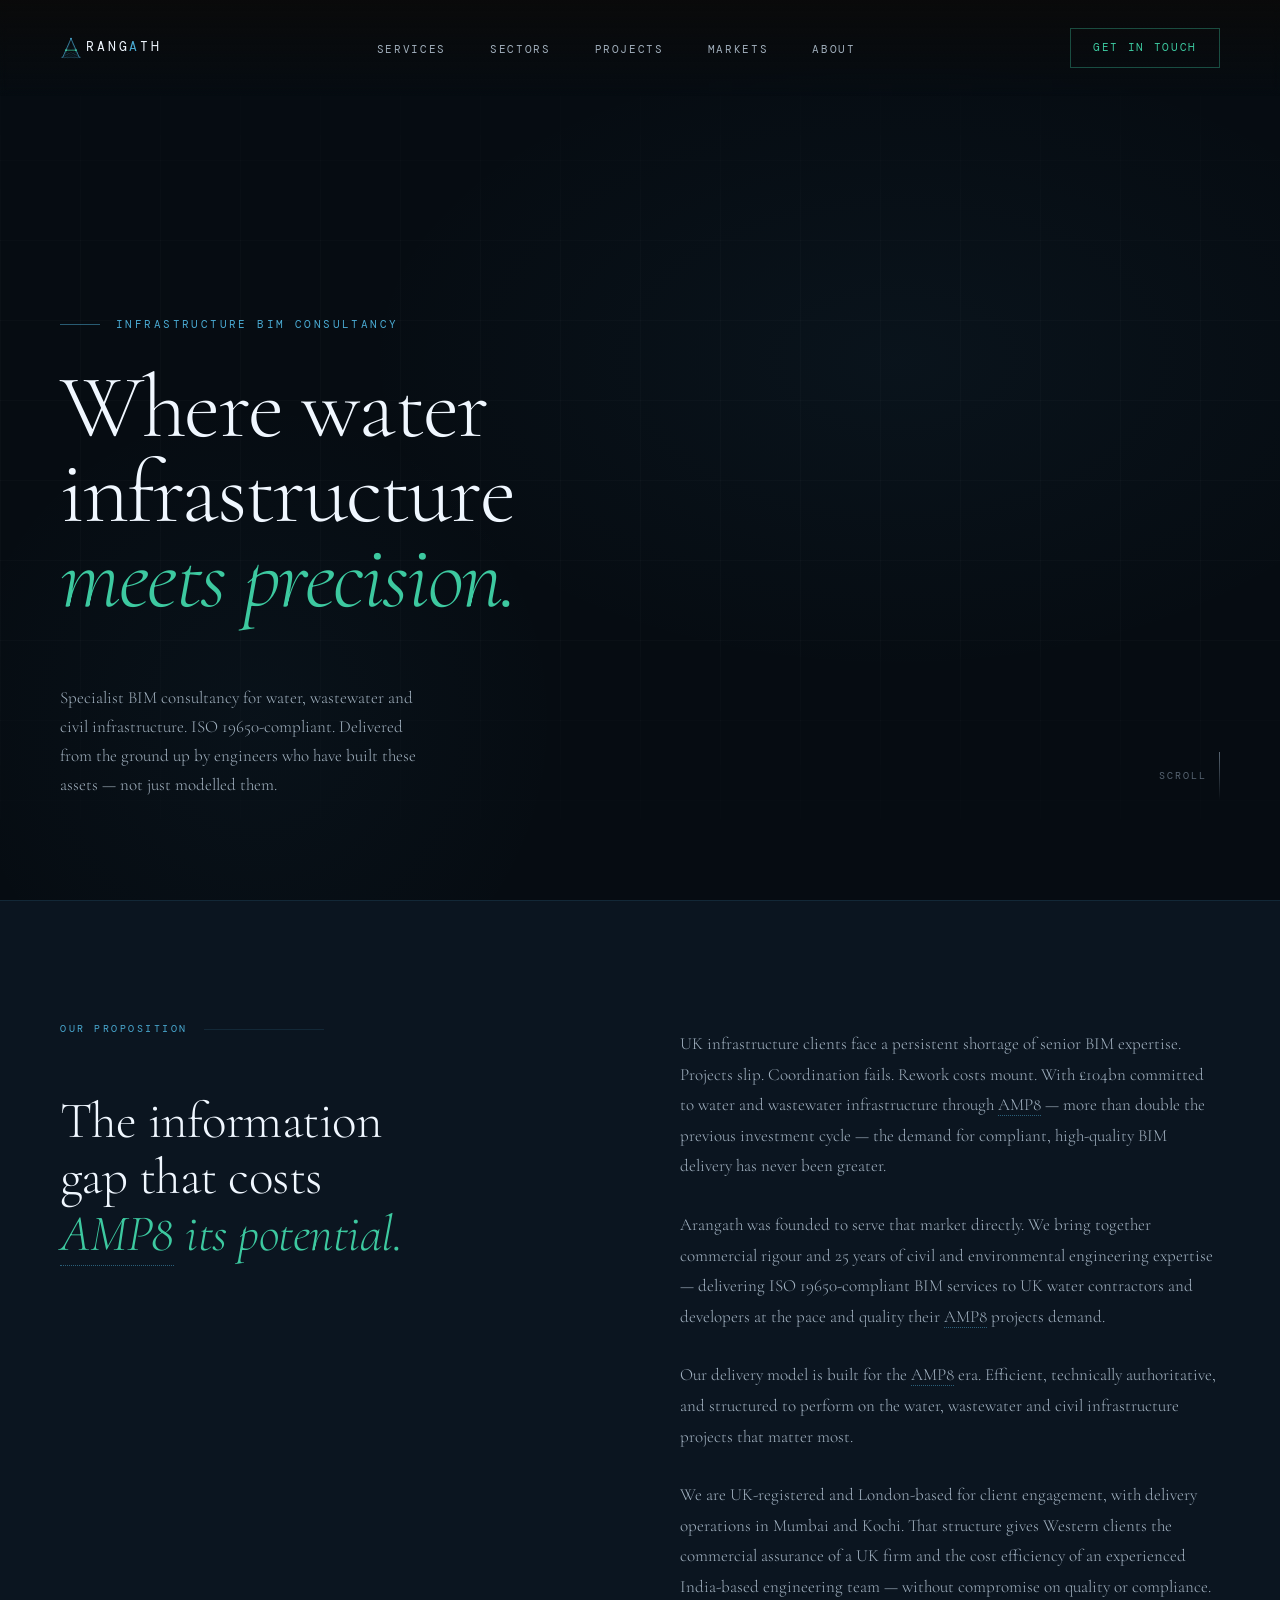
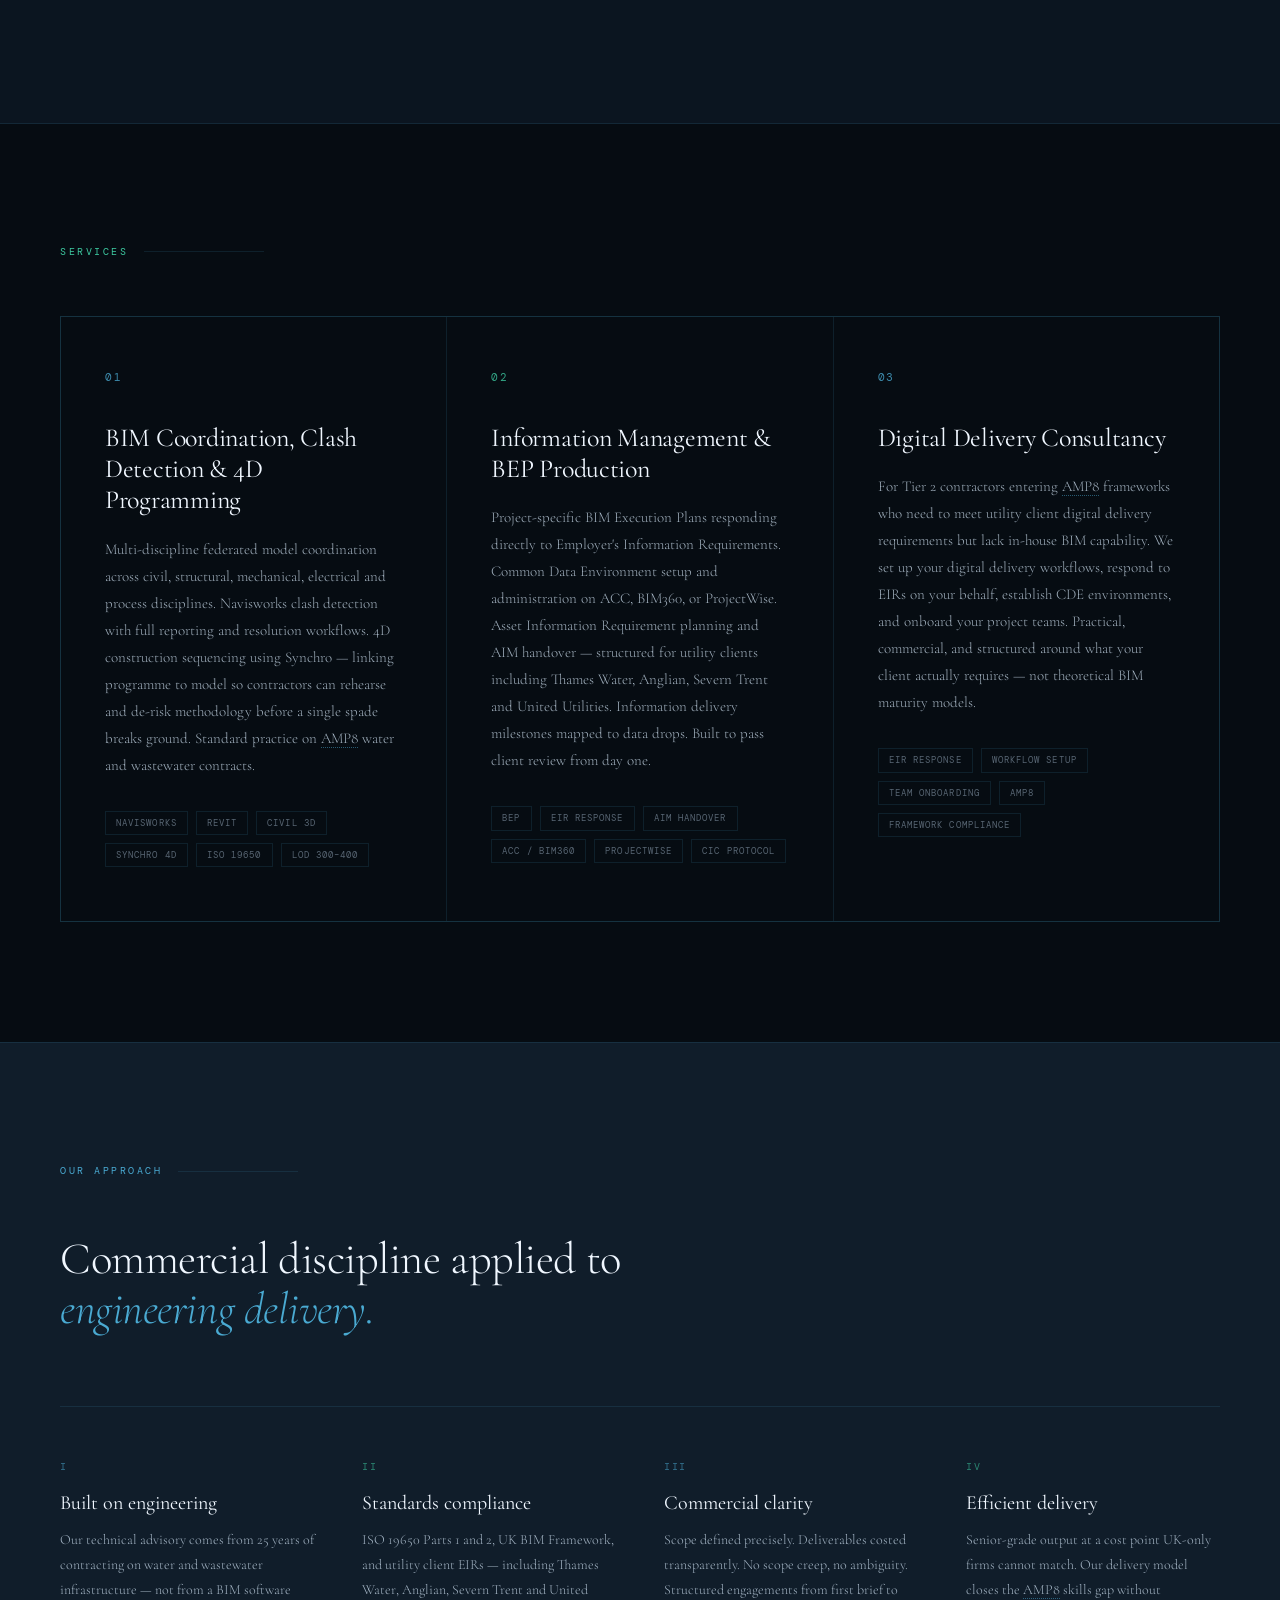
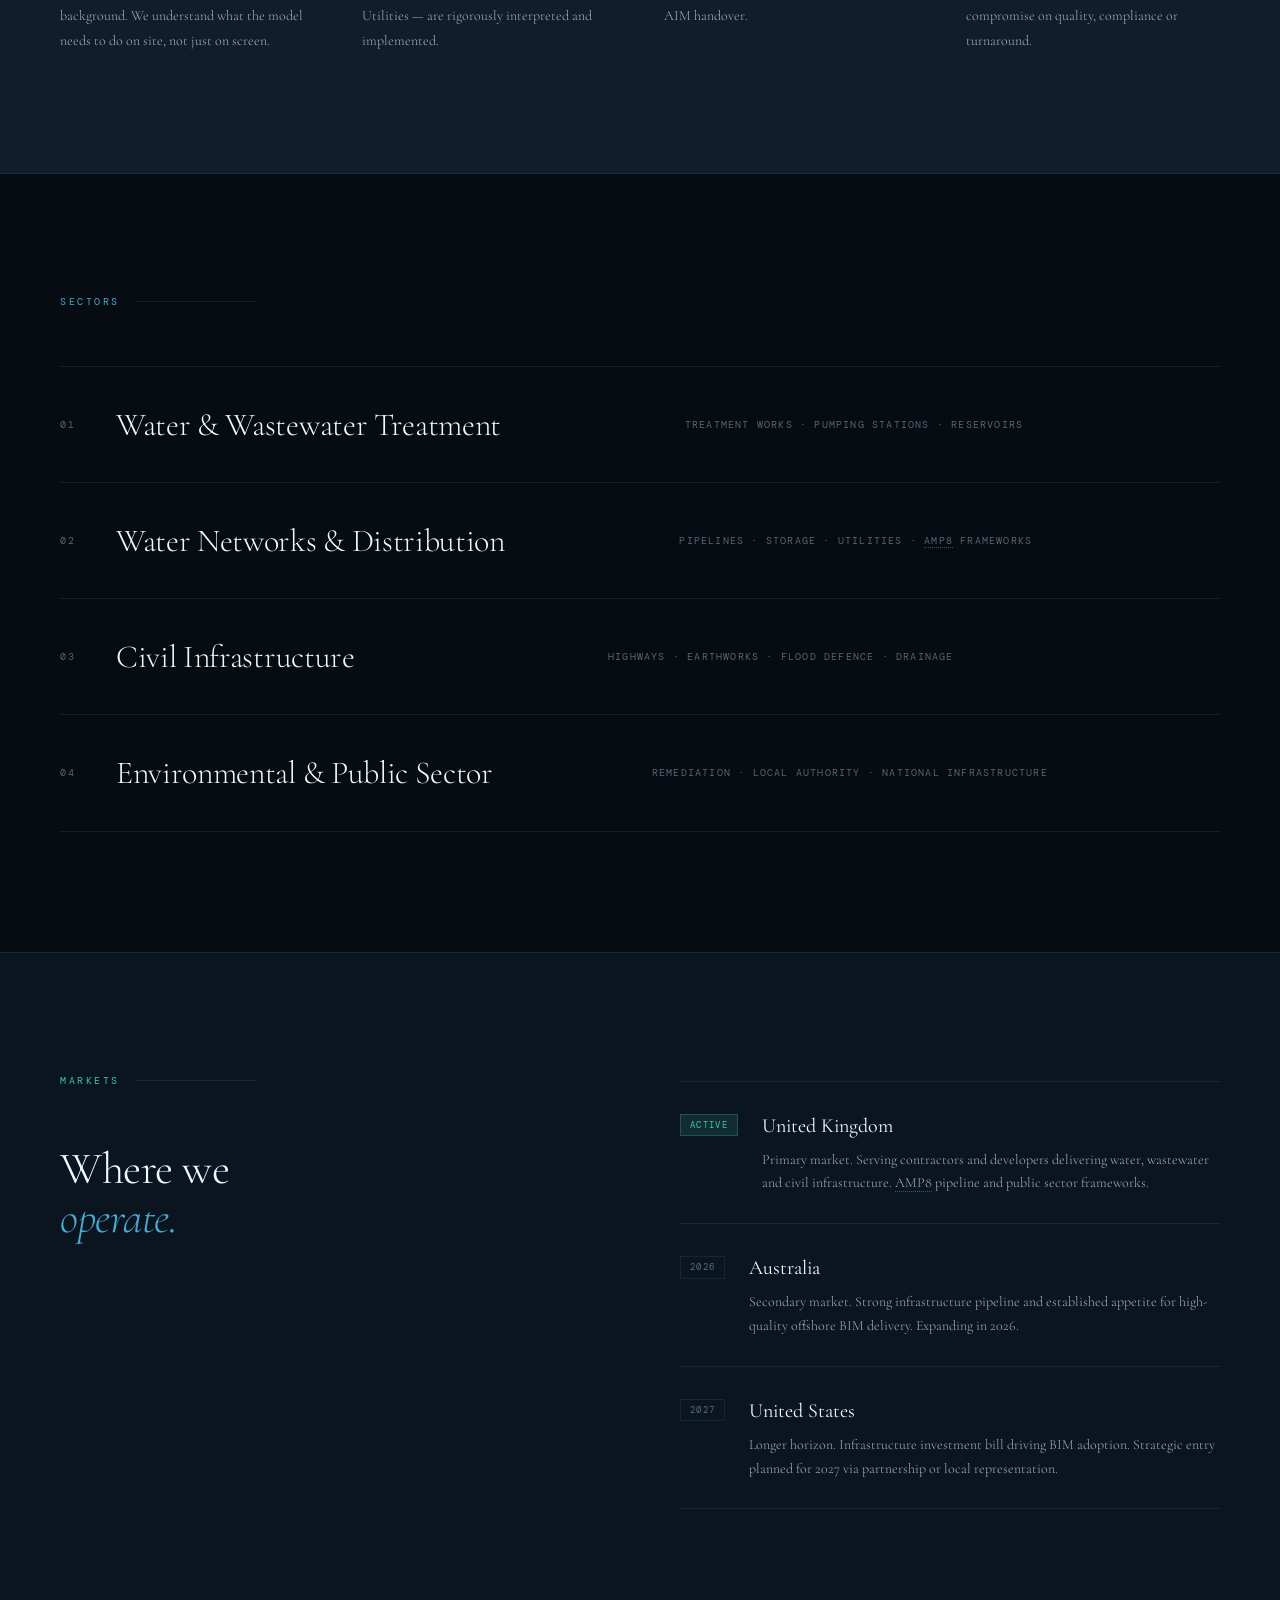
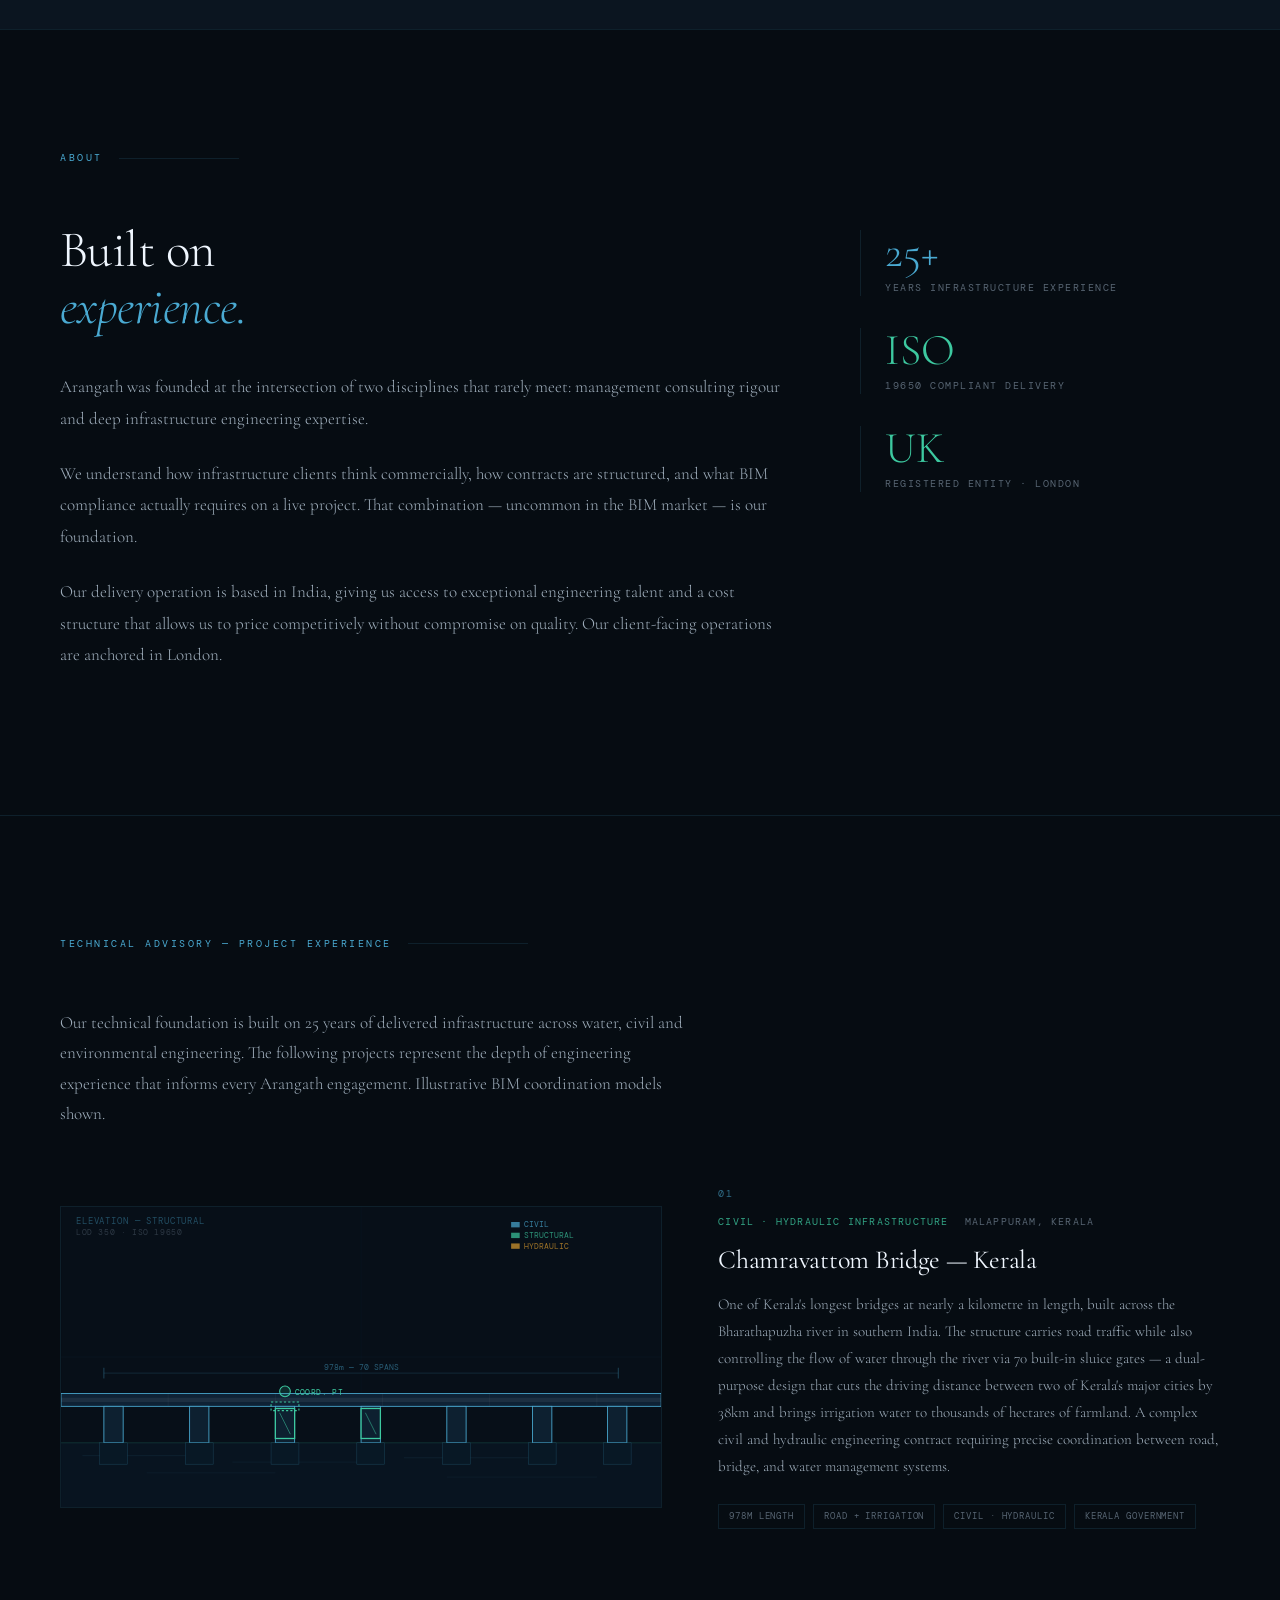
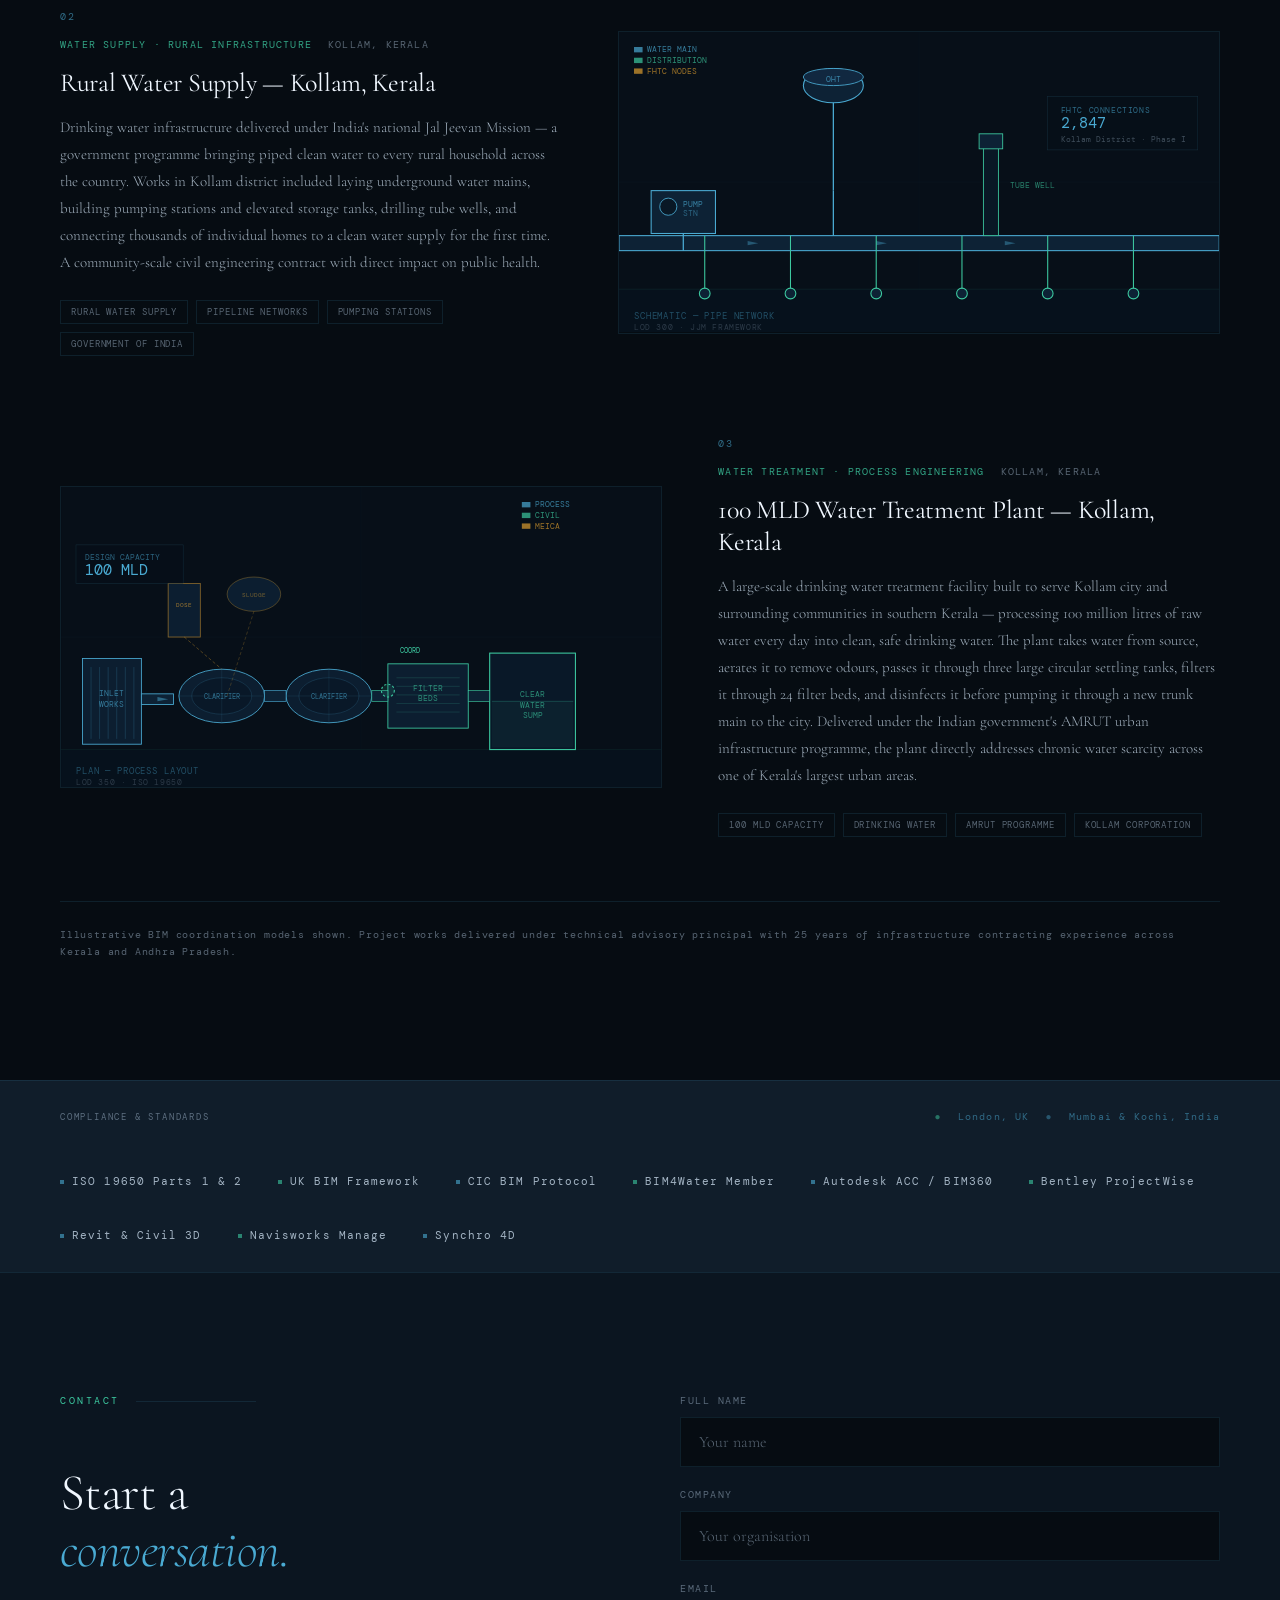
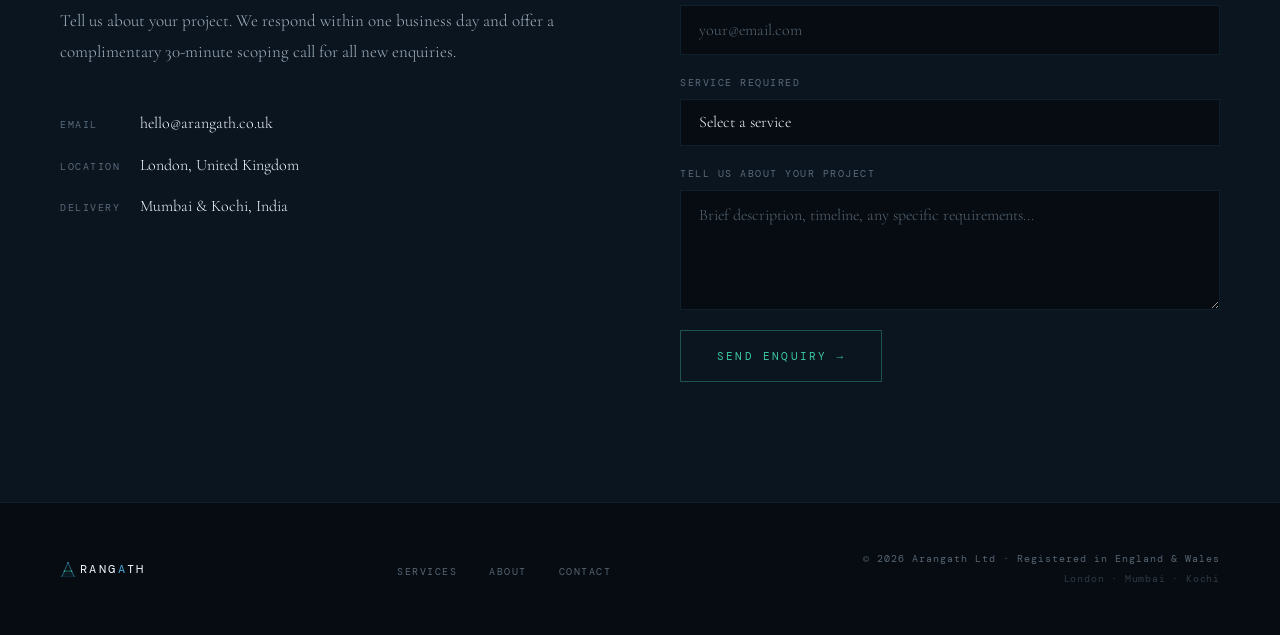
==== index.html @ 897ca55b "Rename arangath-website updated.html to index.html" ====
<!DOCTYPE html>
<html lang="en">
<head>
<meta charset="UTF-8">
<meta name="viewport" content="width=device-width, initial-scale=1.0">
<title>Arangath — Infrastructure BIM</title>
<link rel="preconnect" href="https://fonts.googleapis.com">
<link rel="preconnect" href="https://fonts.gstatic.com" crossorigin>
<link href="https://fonts.googleapis.com/css2?family=Cormorant+Garamond:ital,wght@0,300;0,400;0,500;1,300;1,400&family=DM+Mono:wght@300;400&display=swap" rel="stylesheet">
<style>
  *, *::before, *::after { box-sizing: border-box; margin: 0; padding: 0; }

  :root {
    --black: #060C12;
    --off-black: #0B1520;
    --dark-surface: #101D2A;
    --border: rgba(74,170,210,0.13);
    --border-hover: rgba(74,170,210,0.30);
    --gold: #4AAAD2;
    --gold-dim: rgba(74,170,210,0.14);
    --teal: #3DC9A0;
    --teal-dim: rgba(61,201,160,0.13);
    --white: #F0F7FF;
    --muted: rgba(220,238,255,0.72);
    --very-muted: rgba(200,225,248,0.42);
    --serif: 'Cormorant Garamond', Georgia, serif;
    --mono: 'DM Mono', 'Courier New', monospace;
  }

  html { scroll-behavior: smooth; }

  body {
    background: var(--black);
    color: var(--white);
    font-family: var(--serif);
    font-size: 18px;
    line-height: 1.6;
    -webkit-font-smoothing: antialiased;
  }

  /* NAV */
  nav {
    position: fixed;
    top: 0; left: 0; right: 0;
    z-index: 100;
    padding: 28px 60px;
    display: flex;
    justify-content: space-between;
    align-items: center;
    background: linear-gradient(to bottom, rgba(10,10,10,0.95) 0%, transparent 100%);
    backdrop-filter: blur(4px);
  }

  .nav-logo {
    font-family: var(--mono);
    font-size: 13px;
    letter-spacing: 0.22em;
    color: var(--white);
    text-transform: uppercase;
    text-decoration: none;
    display: flex;
    align-items: center;
  }

  .nav-logo-text {
    letter-spacing: 0.22em;
  }

  .nav-logo-a {
    color: var(--gold);
  }

  .nav-links {
    display: flex;
    gap: 44px;
    list-style: none;
  }

  .nav-links a {
    font-family: var(--mono);
    font-size: 11px;
    letter-spacing: 0.15em;
    color: var(--muted);
    text-decoration: none;
    text-transform: uppercase;
    transition: color 0.2s;
  }

  .nav-links a:hover { color: var(--white); }

  .nav-cta {
    font-family: var(--mono);
    font-size: 11px;
    letter-spacing: 0.15em;
    color: var(--teal);
    text-decoration: none;
    text-transform: uppercase;
    border: 1px solid rgba(61,201,160,0.35);
    padding: 10px 22px;
    transition: all 0.2s;
  }

  .nav-cta:hover {
    background: var(--teal-dim);
    border-color: var(--teal);
  }

  /* HERO */
  .hero {
    min-height: 100vh;
    display: flex;
    flex-direction: column;
    justify-content: flex-end;
    padding: 0 60px 100px;
    position: relative;
    overflow: hidden;
  }

  .hero-bg {
    position: absolute;
    inset: 0;
    background:
      radial-gradient(ellipse 60% 50% at 70% 40%, rgba(74,159,212,0.05) 0%, transparent 70%),
      radial-gradient(ellipse 40% 60% at 20% 80%, rgba(74,159,212,0.04) 0%, transparent 60%);
  }

  .hero-grid {
    position: absolute;
    inset: 0;
    background-image:
      linear-gradient(rgba(255,255,255,0.02) 1px, transparent 1px),
      linear-gradient(90deg, rgba(255,255,255,0.02) 1px, transparent 1px);
    background-size: 80px 80px;
    mask-image: linear-gradient(to bottom, transparent 0%, black 30%, black 70%, transparent 100%);
  }

  .hero-label {
    font-family: var(--mono);
    font-size: 11px;
    letter-spacing: 0.22em;
    color: var(--gold);
    text-transform: uppercase;
    margin-bottom: 32px;
    position: relative;
    display: flex;
    align-items: center;
    gap: 16px;
  }

  .hero-label::before {
    content: '';
    display: block;
    width: 40px;
    height: 1px;
    background: var(--gold);
    opacity: 0.5;
  }

  .hero-title {
    font-family: var(--serif);
    font-size: clamp(52px, 7vw, 108px);
    font-weight: 300;
    line-height: 0.95;
    letter-spacing: -0.02em;
    position: relative;
    max-width: 900px;
  }

  .hero-title em {
    font-style: italic;
    color: var(--teal);
  }

  .hero-bottom {
    display: flex;
    justify-content: space-between;
    align-items: flex-end;
    margin-top: 64px;
    position: relative;
  }

  .hero-descriptor {
    font-family: var(--serif);
    font-size: 17px;
    font-weight: 300;
    color: var(--muted);
    max-width: 360px;
    line-height: 1.7;
  }

  .hero-scroll {
    font-family: var(--mono);
    font-size: 10px;
    letter-spacing: 0.2em;
    color: var(--very-muted);
    text-transform: uppercase;
    display: flex;
    align-items: center;
    gap: 12px;
  }

  .hero-scroll::after {
    content: '';
    display: block;
    width: 1px;
    height: 48px;
    background: linear-gradient(to bottom, var(--very-muted), transparent);
  }

  /* SECTION COMMON */
  section {
    padding: 120px 60px;
  }

  .section-label {
    font-family: var(--mono);
    font-size: 10px;
    letter-spacing: 0.25em;
    color: var(--gold);
    text-transform: uppercase;
    margin-bottom: 56px;
    display: flex;
    align-items: center;
    gap: 16px;
  }

  .section-label::after {
    content: '';
    display: block;
    flex: 1;
    height: 1px;
    background: var(--border);
    max-width: 120px;
  }

  .section-label.teal {
    color: var(--teal);
  }

  /* PROPOSITION */
  .proposition {
    background: var(--off-black);
    border-top: 1px solid var(--border);
    border-bottom: 1px solid var(--border);
  }

  .proposition-inner {
    max-width: 1200px;
    margin: 0 auto;
    display: grid;
    grid-template-columns: 1fr 1fr;
    gap: 80px;
    align-items: start;
  }

  .proposition-left h2 {
    font-family: var(--serif);
    font-size: clamp(36px, 4vw, 58px);
    font-weight: 300;
    line-height: 1.1;
    letter-spacing: -0.01em;
  }

  .proposition-left h2 em {
    font-style: italic;
    color: var(--teal);
  }

  .proposition-right {
    padding-top: 8px;
  }

  .proposition-right p {
    font-family: var(--serif);
    font-size: 17px;
    font-weight: 300;
    color: var(--muted);
    line-height: 1.8;
    margin-bottom: 28px;
  }

  .proposition-right p:last-child { margin-bottom: 0; }

  /* SERVICES */
  .services { background: var(--black); }

  .services-inner { max-width: 1200px; margin: 0 auto; }

  .services-grid {
    display: grid;
    grid-template-columns: repeat(3, 1fr);
    gap: 1px;
    background: var(--border);
    border: 1px solid var(--border);
  }

  .service-card {
    background: var(--black);
    padding: 52px 44px;
    transition: background 0.3s, border-color 0.3s;
    cursor: default;
    border-bottom: 2px solid transparent;
  }

  .service-card:hover {
    background: var(--dark-surface);
    border-bottom-color: var(--teal);
  }

  .service-num {
    font-family: var(--mono);
    font-size: 11px;
    letter-spacing: 0.15em;
    color: var(--gold);
    margin-bottom: 36px;
    opacity: 0.8;
  }

  .service-card:nth-child(2) .service-num,
  .service-card:nth-child(2) .service-title {
    /* middle card gets teal accent on number */
  }

  .service-card:nth-child(even) .service-num {
    color: var(--teal);
  }

  .service-title {
    font-family: var(--serif);
    font-size: 26px;
    font-weight: 400;
    line-height: 1.2;
    margin-bottom: 20px;
    letter-spacing: -0.01em;
  }

  .service-desc {
    font-family: var(--serif);
    font-size: 15px;
    font-weight: 300;
    color: var(--muted);
    line-height: 1.8;
    margin-bottom: 32px;
  }

  .service-tags {
    display: flex;
    flex-wrap: wrap;
    gap: 8px;
  }

  .tag {
    font-family: var(--mono);
    font-size: 9px;
    letter-spacing: 0.12em;
    color: var(--very-muted);
    border: 1px solid var(--border);
    padding: 4px 10px;
    text-transform: uppercase;
  }

  /* APPROACH */
  .approach {
    background: var(--dark-surface);
    border-top: 1px solid var(--border);
    border-bottom: 1px solid var(--border);
  }

  .approach-inner {
    max-width: 1200px;
    margin: 0 auto;
  }

  .approach-heading {
    font-family: var(--serif);
    font-size: clamp(32px, 3.5vw, 52px);
    font-weight: 300;
    line-height: 1.1;
    letter-spacing: -0.01em;
    max-width: 600px;
    margin-bottom: 72px;
  }

  .approach-heading em {
    font-style: italic;
    color: var(--gold);
  }

  .pillars {
    display: grid;
    grid-template-columns: repeat(4, 1fr);
    gap: 48px;
    border-top: 1px solid var(--border);
    padding-top: 52px;
  }

  .pillar-num {
    font-family: var(--mono);
    font-size: 10px;
    letter-spacing: 0.15em;
    color: var(--gold);
    margin-bottom: 16px;
    opacity: 0.6;
  }

  .pillar-title {
    font-family: var(--serif);
    font-size: 20px;
    font-weight: 400;
    margin-bottom: 12px;
    line-height: 1.2;
  }

  .pillar-text {
    font-family: var(--serif);
    font-size: 14px;
    font-weight: 300;
    color: var(--muted);
    line-height: 1.8;
  }

  /* SECTORS */
  .sectors { background: var(--black); }
  .sectors-inner { max-width: 1200px; margin: 0 auto; }

  .sectors-list {
    border-top: 1px solid var(--border);
  }

  .sector-row {
    display: flex;
    align-items: center;
    justify-content: space-between;
    padding: 32px 0;
    border-bottom: 1px solid var(--border);
    cursor: default;
    transition: all 0.2s;
    gap: 24px;
  }

  .sector-row:hover .sector-name { color: var(--teal); }
  .sector-row:hover .sector-arrow { opacity: 1; transform: translateX(4px); }

  .sector-left {
    display: flex;
    align-items: center;
    gap: 32px;
  }

  .sector-idx {
    font-family: var(--mono);
    font-size: 10px;
    letter-spacing: 0.15em;
    color: var(--very-muted);
    min-width: 24px;
  }

  .sector-name {
    font-family: var(--serif);
    font-size: clamp(22px, 2.5vw, 36px);
    font-weight: 300;
    letter-spacing: -0.01em;
    transition: color 0.2s;
  }

  .sector-note {
    font-family: var(--mono);
    font-size: 10px;
    letter-spacing: 0.12em;
    color: var(--very-muted);
    text-transform: uppercase;
  }

  .sector-arrow {
    font-size: 20px;
    color: var(--teal);
    opacity: 0;
    transition: all 0.2s;
  }

  /* MARKETS */
  .markets {
    background: var(--off-black);
    border-top: 1px solid var(--border);
  }

  .markets-inner {
    max-width: 1200px;
    margin: 0 auto;
    display: grid;
    grid-template-columns: 1fr 1fr;
    gap: 80px;
    align-items: start;
  }

  .markets-left h2 {
    font-family: var(--serif);
    font-size: clamp(32px, 3.5vw, 52px);
    font-weight: 300;
    line-height: 1.1;
    letter-spacing: -0.01em;
  }

  .markets-left h2 em {
    font-style: italic;
    color: var(--gold);
  }

  .markets-right {
    padding-top: 8px;
  }

  .market-item {
    padding: 28px 0;
    border-bottom: 1px solid var(--border);
    display: flex;
    gap: 24px;
    align-items: flex-start;
  }

  .market-item:first-child { border-top: 1px solid var(--border); }

  .market-status {
    font-family: var(--mono);
    font-size: 9px;
    letter-spacing: 0.15em;
    color: var(--teal);
    background: var(--teal-dim);
    border: 1px solid rgba(61,201,160,0.25);
    padding: 3px 9px;
    text-transform: uppercase;
    margin-top: 4px;
    white-space: nowrap;
    flex-shrink: 0;
  }

  .market-status.soon {
    color: var(--very-muted);
    background: transparent;
    border-color: var(--border);
  }

  .market-text h3 {
    font-family: var(--serif);
    font-size: 20px;
    font-weight: 400;
    margin-bottom: 6px;
  }

  .market-text p {
    font-family: var(--serif);
    font-size: 14px;
    font-weight: 300;
    color: var(--muted);
    line-height: 1.7;
  }

  /* ABOUT */
  .about {
    background: var(--black);
    border-top: 1px solid var(--border);
  }

  .about-inner {
    max-width: 1200px;
    margin: 0 auto;
  }

  .about-grid {
    display: grid;
    grid-template-columns: 2fr 1fr;
    gap: 80px;
    align-items: start;
  }

  .about-main h2 {
    font-family: var(--serif);
    font-size: clamp(36px, 4vw, 58px);
    font-weight: 300;
    line-height: 1.1;
    letter-spacing: -0.01em;
    margin-bottom: 36px;
  }

  .about-main h2 em {
    font-style: italic;
    color: var(--gold);
  }

  .about-main p {
    font-family: var(--serif);
    font-size: 17px;
    font-weight: 300;
    color: var(--muted);
    line-height: 1.85;
    margin-bottom: 24px;
  }

  .about-stats {
    display: flex;
    flex-direction: column;
    gap: 32px;
    padding-top: 8px;
  }

  .stat-item {
    border-left: 1px solid var(--border);
    padding-left: 24px;
  }

  .stat-num {
    font-family: var(--serif);
    font-size: 44px;
    font-weight: 300;
    color: var(--gold);
    line-height: 1;
    margin-bottom: 6px;
  }

  .stat-label {
    font-family: var(--mono);
    font-size: 10px;
    letter-spacing: 0.15em;
    color: var(--very-muted);
    text-transform: uppercase;
  }


  /* CONTACT */
  .contact {
    background: var(--off-black);
    border-top: 1px solid var(--border);
  }

  .contact-inner {
    max-width: 1200px;
    margin: 0 auto;
    display: grid;
    grid-template-columns: 1fr 1fr;
    gap: 80px;
    align-items: start;
  }

  .contact-left h2 {
    font-family: var(--serif);
    font-size: clamp(36px, 4vw, 58px);
    font-weight: 300;
    line-height: 1.1;
    letter-spacing: -0.01em;
    margin-bottom: 28px;
  }

  .contact-left h2 em {
    font-style: italic;
    color: var(--gold);
  }

  .contact-left p {
    font-family: var(--serif);
    font-size: 17px;
    font-weight: 300;
    color: var(--muted);
    line-height: 1.8;
    margin-bottom: 44px;
  }

  .contact-details {
    display: flex;
    flex-direction: column;
    gap: 16px;
  }

  .contact-detail {
    display: flex;
    gap: 16px;
    align-items: baseline;
  }

  .contact-detail-label {
    font-family: var(--mono);
    font-size: 10px;
    letter-spacing: 0.15em;
    color: var(--very-muted);
    text-transform: uppercase;
    min-width: 64px;
  }

  .contact-detail-val {
    font-family: var(--serif);
    font-size: 16px;
    font-weight: 300;
    color: var(--white);
  }

  .contact-detail-val a {
    color: var(--white);
    text-decoration: none;
    transition: color 0.2s;
  }

  .contact-detail-val a:hover { color: var(--gold); }

  .contact-form {
    display: flex;
    flex-direction: column;
    gap: 20px;
  }

  .form-group {
    display: flex;
    flex-direction: column;
    gap: 8px;
  }

  .form-label {
    font-family: var(--mono);
    font-size: 10px;
    letter-spacing: 0.15em;
    color: var(--very-muted);
    text-transform: uppercase;
  }

  .form-input, .form-select, .form-textarea {
    background: var(--black);
    border: 1px solid var(--border);
    color: var(--white);
    font-family: var(--serif);
    font-size: 16px;
    font-weight: 300;
    padding: 14px 18px;
    outline: none;
    transition: border-color 0.2s;
    width: 100%;
    -webkit-appearance: none;
  }

  .form-input:focus, .form-select:focus, .form-textarea:focus {
    border-color: rgba(200,169,110,0.5);
  }

  .form-input::placeholder, .form-textarea::placeholder {
    color: var(--very-muted);
  }

  .form-select { cursor: pointer; }

  .form-select option {
    background: var(--off-black);
    color: var(--white);
  }

  .form-textarea {
    resize: vertical;
    min-height: 120px;
  }

  .form-submit {
    font-family: var(--mono);
    font-size: 11px;
    letter-spacing: 0.2em;
    color: var(--teal);
    text-transform: uppercase;
    background: transparent;
    border: 1px solid rgba(61,201,160,0.35);
    padding: 18px 36px;
    cursor: pointer;
    transition: all 0.2s;
    align-self: flex-start;
  }

  .form-submit:hover {
    background: var(--teal-dim);
    border-color: var(--teal);
  }

  /* FOOTER */
  footer {
    background: var(--black);
    border-top: 1px solid var(--border);
    padding: 48px 60px;
    display: flex;
    justify-content: space-between;
    align-items: center;
    flex-wrap: wrap;
    gap: 24px;
  }

  .footer-logo {
    font-family: var(--mono);
    font-size: 12px;
    letter-spacing: 0.2em;
    color: var(--white);
    text-transform: uppercase;
    display: flex;
    align-items: center;
  }

  .footer-logo-a { color: var(--gold); }

  .footer-note {
    font-family: var(--mono);
    font-size: 10px;
    letter-spacing: 0.1em;
    color: var(--very-muted);
  }

  .footer-links {
    display: flex;
    gap: 32px;
    list-style: none;
  }

  .footer-links a {
    font-family: var(--mono);
    font-size: 10px;
    letter-spacing: 0.15em;
    color: var(--very-muted);
    text-decoration: none;
    text-transform: uppercase;
    transition: color 0.2s;
  }

  .footer-links a:hover { color: var(--white); }

  /* STANDARD MARK */
  .standards-bar {
    background: var(--dark-surface);
    border-top: 1px solid var(--border);
    padding: 28px 60px;
    display: flex;
    align-items: center;
    gap: 48px;
    flex-wrap: wrap;
  }

  .standards-label {
    font-family: var(--mono);
    font-size: 9px;
    letter-spacing: 0.2em;
    color: var(--very-muted);
    text-transform: uppercase;
    white-space: nowrap;
  }

  .standards-items {
    display: flex;
    gap: 36px;
    flex-wrap: wrap;
  }

  .std-item {
    font-family: var(--mono);
    font-size: 11px;
    letter-spacing: 0.1em;
    color: var(--muted);
    display: flex;
    align-items: center;
    gap: 8px;
  }

  .std-item::before {
    content: '';
    display: block;
    width: 4px;
    height: 4px;
    background: var(--gold);
    opacity: 0.6;
  }

  .std-item:nth-child(even)::before {
    background: var(--teal);
  }

  /* MOBILE */
  @media (max-width: 768px) {
    nav { padding: 20px 24px; }
    .nav-links { display: none; }
    .hero { padding: 0 24px 80px; }
    section { padding: 80px 24px; }
    .proposition-inner,
    .markets-inner,
    .contact-inner,
    .about-grid { grid-template-columns: 1fr; gap: 48px; }
    .services-grid { grid-template-columns: 1fr; }
    .pillars { grid-template-columns: 1fr 1fr; gap: 32px; }
    footer { padding: 32px 24px; flex-direction: column; align-items: flex-start; }
    .standards-bar { padding: 20px 24px; gap: 20px; }
    .hero-bottom { flex-direction: column; gap: 32px; }
  }

  @media (max-width: 480px) {
    .pillars { grid-template-columns: 1fr; }
  }

  /* PROJECTS */
  .projects {
    background: var(--black);
    border-top: 1px solid var(--border);
  }

  .projects-inner {
    max-width: 1200px;
    margin: 0 auto;
  }

  .projects-intro {
    margin-bottom: 56px;
    max-width: 640px;
  }

  .projects-intro p {
    font-family: var(--serif);
    font-size: 17px;
    font-weight: 300;
    color: var(--muted);
    line-height: 1.8;
  }

  .projects-grid {
    display: flex;
    flex-direction: column;
    gap: 80px;
  }

  .project-card {
    display: grid;
    grid-template-columns: 1.2fr 1fr;
    gap: 56px;
    align-items: center;
  }

  .project-card--reverse {
    grid-template-columns: 1fr 1.2fr;
  }

  .project-card--reverse .project-bim {
    order: 2;
  }

  .project-card--reverse .project-info {
    order: 1;
  }

  .project-bim {
    border: 1px solid var(--border);
    line-height: 0;
  }

  .project-bim:hover {
    border-color: var(--border-hover);
  }

  .project-num {
    font-family: var(--mono);
    font-size: 10px;
    letter-spacing: 0.18em;
    color: var(--gold);
    margin-bottom: 12px;
    opacity: 0.6;
  }

  .project-meta {
    display: flex;
    gap: 16px;
    margin-bottom: 14px;
    flex-wrap: wrap;
  }

  .project-type {
    font-family: var(--mono);
    font-size: 10px;
    letter-spacing: 0.12em;
    color: var(--teal);
    text-transform: uppercase;
    opacity: 0.8;
  }

  .project-loc {
    font-family: var(--mono);
    font-size: 10px;
    letter-spacing: 0.12em;
    color: var(--very-muted);
    text-transform: uppercase;
  }

  .project-title {
    font-family: var(--serif);
    font-size: 26px;
    font-weight: 400;
    line-height: 1.2;
    letter-spacing: -0.01em;
    margin-bottom: 16px;
  }

  .project-desc {
    font-family: var(--serif);
    font-size: 15px;
    font-weight: 300;
    color: var(--muted);
    line-height: 1.8;
    margin-bottom: 24px;
  }

  .project-tags {
    display: flex;
    flex-wrap: wrap;
    gap: 8px;
  }

  .ptag {
    font-family: var(--mono);
    font-size: 9px;
    letter-spacing: 0.1em;
    color: var(--very-muted);
    border: 1px solid var(--border);
    padding: 4px 10px;
    text-transform: uppercase;
  }

  .projects-disclaimer {
    font-family: var(--mono);
    font-size: 10px;
    letter-spacing: 0.08em;
    color: var(--very-muted);
    line-height: 1.7;
    margin-top: 64px;
    padding-top: 24px;
    border-top: 1px solid var(--border);
  }

  @media (max-width: 768px) {
    .project-card,
    .project-card--reverse { grid-template-columns: 1fr; gap: 32px; }
    .project-card--reverse .project-bim { order: 0; }
    .project-card--reverse .project-info { order: 0; }
  }


  /* AMP8 TOOLTIP */
  .tooltip-wrap {
    position: relative;
    display: inline;
    cursor: help;
    border-bottom: 1px dotted rgba(74,170,210,0.5);
  }

  .tooltip-wrap .tooltip-box {
    display: none;
    position: absolute;
    bottom: 125%;
    left: 50%;
    transform: translateX(-50%);
    background: #0F1720;
    border: 1px solid rgba(74,170,210,0.25);
    color: rgba(237,244,250,0.85);
    font-family: 'DM Mono', monospace;
    font-size: 11px;
    font-style: normal;
    letter-spacing: 0.06em;
    line-height: 1.6;
    padding: 10px 14px;
    white-space: nowrap;
    z-index: 100;
    pointer-events: none;
  }

  .tooltip-wrap .tooltip-box::after {
    content: '';
    position: absolute;
    top: 100%;
    left: 50%;
    transform: translateX(-50%);
    border: 5px solid transparent;
    border-top-color: rgba(74,170,210,0.25);
  }

  .tooltip-wrap:hover .tooltip-box {
    display: block;
  }
</style>
</head>
<body>

<!-- NAV -->
<nav>
  <a href="#" class="nav-logo">
    <svg width="22" height="26" viewBox="0 0 160 160" fill="none" xmlns="http://www.w3.org/2000/svg" style="display:inline-block;vertical-align:middle;margin-right:4px;flex-shrink:0;">
      <!-- ISO grid plane at base -->
      <line x1="10" y1="148" x2="80" y2="113" stroke="#4AAAD2" stroke-width="1.8" opacity="0.7"/>
      <line x1="30" y1="155" x2="100" y2="120" stroke="#4AAAD2" stroke-width="1.4" opacity="0.5"/>
      <line x1="50" y1="158" x2="120" y2="123" stroke="#4AAAD2" stroke-width="1.2" opacity="0.35"/>
      <line x1="150" y1="148" x2="80" y2="113" stroke="#4AAAD2" stroke-width="1.8" opacity="0.7"/>
      <line x1="130" y1="155" x2="60" y2="120" stroke="#4AAAD2" stroke-width="1.4" opacity="0.5"/>
      <line x1="110" y1="158" x2="40" y2="123" stroke="#4AAAD2" stroke-width="1.2" opacity="0.35"/>
      <!-- Base anchor line -->
      <line x1="10" y1="148" x2="150" y2="148" stroke="#4AAAD2" stroke-width="2.5" stroke-linecap="round" opacity="0.75"/>
      <!-- A left leg -->
      <line x1="20" y1="148" x2="80" y2="12" stroke="#4AAAD2" stroke-width="5" stroke-linecap="round"/>
      <!-- A right leg -->
      <line x1="140" y1="148" x2="80" y2="12" stroke="#4AAAD2" stroke-width="5" stroke-linecap="round"/>
      <!-- Interior grid lines on left leg -->
      <line x1="35" y1="136" x2="72" y2="42" stroke="#4AAAD2" stroke-width="1.6" opacity="0.6"/>
      <line x1="50" y1="142" x2="76" y2="68" stroke="#4AAAD2" stroke-width="1.2" opacity="0.42"/>
      <!-- Interior grid lines on right leg -->
      <line x1="125" y1="136" x2="88" y2="42" stroke="#4AAAD2" stroke-width="1.6" opacity="0.6"/>
      <line x1="110" y1="142" x2="84" y2="68" stroke="#4AAAD2" stroke-width="1.2" opacity="0.42"/>
      <!-- Horizontal cross lines on left leg -->
      <line x1="27" y1="112" x2="56" y2="112" stroke="#4AAAD2" stroke-width="1.4" opacity="0.55"/>
      <line x1="34" y1="88" x2="66" y2="88" stroke="#4AAAD2" stroke-width="1.2" opacity="0.45"/>
      <line x1="42" y1="64" x2="70" y2="64" stroke="#4AAAD2" stroke-width="1" opacity="0.35"/>
      <!-- Horizontal cross lines on right leg -->
      <line x1="133" y1="112" x2="104" y2="112" stroke="#4AAAD2" stroke-width="1.4" opacity="0.55"/>
      <line x1="126" y1="88" x2="94" y2="88" stroke="#4AAAD2" stroke-width="1.2" opacity="0.45"/>
      <line x1="118" y1="64" x2="90" y2="64" stroke="#4AAAD2" stroke-width="1" opacity="0.35"/>
      <!-- Teal crossbar -->
      <line x1="44" y1="96" x2="116" y2="96" stroke="#3DC9A0" stroke-width="5" stroke-linecap="round"/>
      <circle cx="44" cy="96" r="7" fill="#3DC9A0"/>
      <circle cx="116" cy="96" r="7" fill="#3DC9A0"/>
      <circle cx="80" cy="12" r="6" fill="#4AAAD2"/>
    </svg><span class="nav-logo-text">RANG<span class="nav-logo-a">A</span>TH</span>
  </a>
  <ul class="nav-links">
    <li><a href="#services">Services</a></li>
    <li><a href="#sectors">Sectors</a></li>
    <li><a href="#projects">Projects</a></li>
    <li><a href="#markets">Markets</a></li>
    <li><a href="#about">About</a></li>
  </ul>
  <a href="#contact" class="nav-cta">Get in touch</a>
</nav>

<!-- HERO -->
<section class="hero" id="home">
  <div class="hero-bg"></div>
  <div class="hero-grid"></div>

  <div class="hero-label">Infrastructure BIM Consultancy</div>

  <h1 class="hero-title">
    Where water<br>
    infrastructure<br>
    <em>meets precision.</em>
  </h1>

  <div class="hero-bottom">
    <p class="hero-descriptor">
      Specialist BIM consultancy for water, wastewater and civil infrastructure. ISO 19650-compliant. Delivered from the ground up by engineers who have built these assets — not just modelled them.
    </p>
    <div class="hero-scroll">Scroll</div>
  </div>
</section>

<!-- PROPOSITION -->
<section class="proposition" id="proposition">
  <div class="proposition-inner">
    <div class="proposition-left">
      <div class="section-label">Our proposition</div>
      <h2>The information<br>gap that costs<br><em><span class="tooltip-wrap">AMP8<span class="tooltip-box">AMP8 — UK water sector investment cycle, 2025–2030 · £104bn committed</span></span> its potential.</em></h2>
    </div>
    <div class="proposition-right">
      <p>
        UK infrastructure clients face a persistent shortage of senior BIM expertise. Projects slip. Coordination fails. Rework costs mount. With £104bn committed to water and wastewater infrastructure through <span class="tooltip-wrap">AMP8<span class="tooltip-box">AMP8 — UK water sector investment cycle, 2025–2030 · £104bn committed</span></span> — more than double the previous investment cycle — the demand for compliant, high-quality BIM delivery has never been greater.
      </p>
      <p>
        Arangath was founded to serve that market directly. We bring together commercial rigour and 25 years of civil and environmental engineering expertise — delivering ISO 19650-compliant BIM services to UK water contractors and developers at the pace and quality their <span class="tooltip-wrap">AMP8<span class="tooltip-box">AMP8 — UK water sector investment cycle, 2025–2030 · £104bn committed</span></span> projects demand.
      </p>
      <p>
        Our delivery model is built for the <span class="tooltip-wrap">AMP8<span class="tooltip-box">AMP8 — UK water sector investment cycle, 2025–2030 · £104bn committed</span></span> era. Efficient, technically authoritative, and structured to perform on the water, wastewater and civil infrastructure projects that matter most.
      </p>
      <p>
        We are UK-registered and London-based for client engagement, with delivery operations in Mumbai and Kochi. That structure gives Western clients the commercial assurance of a UK firm and the cost efficiency of an experienced India-based engineering team — without compromise on quality or compliance.
      </p>
    </div>
  </div>
</section>

<!-- SERVICES -->
<section class="services" id="services">
  <div class="services-inner">
    <div class="section-label teal">Services</div>
    <div class="services-grid">

      <div class="service-card">
        <div class="service-num">01</div>
        <h3 class="service-title">BIM Coordination, Clash Detection &amp; 4D Programming</h3>
        <p class="service-desc">
          Multi-discipline federated model coordination across civil, structural, mechanical, electrical and process disciplines. Navisworks clash detection with full reporting and resolution workflows. 4D construction sequencing using Synchro — linking programme to model so contractors can rehearse and de-risk methodology before a single spade breaks ground. Standard practice on <span class="tooltip-wrap">AMP8<span class="tooltip-box">AMP8 — UK water sector investment cycle, 2025–2030 · £104bn committed</span></span> water and wastewater contracts.
        </p>
        <div class="service-tags">
          <span class="tag">Navisworks</span>
          <span class="tag">Revit</span>
          <span class="tag">Civil 3D</span>
          <span class="tag">Synchro 4D</span>
          <span class="tag">ISO 19650</span>
          <span class="tag">LOD 300–400</span>
        </div>
      </div>

      <div class="service-card">
        <div class="service-num">02</div>
        <h3 class="service-title">Information Management &amp; BEP Production</h3>
        <p class="service-desc">
          Project-specific BIM Execution Plans responding directly to Employer's Information Requirements. Common Data Environment setup and administration on ACC, BIM360, or ProjectWise. Asset Information Requirement planning and AIM handover — structured for utility clients including Thames Water, Anglian, Severn Trent and United Utilities. Information delivery milestones mapped to data drops. Built to pass client review from day one.
        </p>
        <div class="service-tags">
          <span class="tag">BEP</span>
          <span class="tag">EIR Response</span>
          <span class="tag">AIM Handover</span>
          <span class="tag">ACC / BIM360</span>
          <span class="tag">ProjectWise</span>
          <span class="tag">CIC Protocol</span>
        </div>
      </div>

      <div class="service-card">
        <div class="service-num">03</div>
        <h3 class="service-title">Digital Delivery Consultancy</h3>
        <p class="service-desc">
          For Tier 2 contractors entering <span class="tooltip-wrap">AMP8<span class="tooltip-box">AMP8 — UK water sector investment cycle, 2025–2030 · £104bn committed</span></span> frameworks who need to meet utility client digital delivery requirements but lack in-house BIM capability. We set up your digital delivery workflows, respond to EIRs on your behalf, establish CDE environments, and onboard your project teams. Practical, commercial, and structured around what your client actually requires — not theoretical BIM maturity models.
        </p>
        <div class="service-tags">
          <span class="tag">EIR Response</span>
          <span class="tag">Workflow Setup</span>
          <span class="tag">Team Onboarding</span>
          <span class="tag">AMP8</span>
          <span class="tag">Framework Compliance</span>
        </div>
      </div>

    </div>
  </div>
</section>

<!-- APPROACH -->
<section class="approach">
  <div class="approach-inner">
    <div class="section-label">Our approach</div>
    <h2 class="approach-heading">
      Commercial discipline applied to<br><em>engineering delivery.</em>
    </h2>
    <div class="pillars">
      <div>
        <div class="pillar-num">I</div>
        <h4 class="pillar-title">Built on engineering</h4>
        <p class="pillar-text">Our technical advisory comes from 25 years of contracting on water and wastewater infrastructure — not from a BIM software background. We understand what the model needs to do on site, not just on screen.</p>
      </div>
      <div>
        <div class="pillar-num" style="color:var(--teal)">II</div>
        <h4 class="pillar-title">Standards compliance</h4>
        <p class="pillar-text">ISO 19650 Parts 1 and 2, UK BIM Framework, and utility client EIRs — including Thames Water, Anglian, Severn Trent and United Utilities — are rigorously interpreted and implemented.</p>
      </div>
      <div>
        <div class="pillar-num">III</div>
        <h4 class="pillar-title">Commercial clarity</h4>
        <p class="pillar-text">Scope defined precisely. Deliverables costed transparently. No scope creep, no ambiguity. Structured engagements from first brief to AIM handover.</p>
      </div>
      <div>
        <div class="pillar-num" style="color:var(--teal)">IV</div>
        <h4 class="pillar-title">Efficient delivery</h4>
        <p class="pillar-text">Senior-grade output at a cost point UK-only firms cannot match. Our delivery model closes the <span class="tooltip-wrap">AMP8<span class="tooltip-box">AMP8 — UK water sector investment cycle, 2025–2030 · £104bn committed</span></span> skills gap without compromise on quality, compliance or turnaround.</p>
      </div>
    </div>
  </div>
</section>

<!-- SECTORS -->
<section class="sectors" id="sectors">
  <div class="sectors-inner">
    <div class="section-label">Sectors</div>
    <div class="sectors-list">
      <div class="sector-row">
        <div class="sector-left">
          <span class="sector-idx">01</span>
          <span class="sector-name">Water &amp; Wastewater Treatment</span>
        </div>
        <span class="sector-note">Treatment Works · Pumping Stations · Reservoirs</span>
        <span class="sector-arrow">→</span>
      </div>
      <div class="sector-row">
        <div class="sector-left">
          <span class="sector-idx">02</span>
          <span class="sector-name">Water Networks &amp; Distribution</span>
        </div>
        <span class="sector-note">Pipelines · Storage · Utilities · <span class="tooltip-wrap">AMP8<span class="tooltip-box">AMP8 — UK water sector investment cycle, 2025–2030 · £104bn committed</span></span> Frameworks</span>
        <span class="sector-arrow">→</span>
      </div>
      <div class="sector-row">
        <div class="sector-left">
          <span class="sector-idx">03</span>
          <span class="sector-name">Civil Infrastructure</span>
        </div>
        <span class="sector-note">Highways · Earthworks · Flood Defence · Drainage</span>
        <span class="sector-arrow">→</span>
      </div>
      <div class="sector-row">
        <div class="sector-left">
          <span class="sector-idx">04</span>
          <span class="sector-name">Environmental &amp; Public Sector</span>
        </div>
        <span class="sector-note">Remediation · Local Authority · National Infrastructure</span>
        <span class="sector-arrow">→</span>
      </div>
    </div>
  </div>
</section>

<!-- MARKETS -->
<section class="markets" id="markets">
  <div class="markets-inner">
    <div class="markets-left">
      <div class="section-label teal">Markets</div>
      <h2>Where we<br><em>operate.</em></h2>
    </div>
    <div class="markets-right">
      <div class="market-item">
        <span class="market-status">Active</span>
        <div class="market-text">
          <h3>United Kingdom</h3>
          <p>Primary market. Serving contractors and developers delivering water, wastewater and civil infrastructure. <span class="tooltip-wrap">AMP8<span class="tooltip-box">AMP8 — UK water sector investment cycle, 2025–2030 · £104bn committed</span></span> pipeline and public sector frameworks.</p>
        </div>
      </div>
      <div class="market-item">
        <span class="market-status soon">2026</span>
        <div class="market-text">
          <h3>Australia</h3>
          <p>Secondary market. Strong infrastructure pipeline and established appetite for high-quality offshore BIM delivery. Expanding in 2026.</p>
        </div>
      </div>
      <div class="market-item">
        <span class="market-status soon">2027</span>
        <div class="market-text">
          <h3>United States</h3>
          <p>Longer horizon. Infrastructure investment bill driving BIM adoption. Strategic entry planned for 2027 via partnership or local representation.</p>
        </div>
      </div>
    </div>
  </div>
</section>

<!-- ABOUT -->
<section class="about" id="about">
  <div class="about-inner">
    <div class="section-label">About</div>
    <div class="about-grid">
      <div class="about-main">
        <h2>Built on<br><em>experience.</em></h2>
        <p>
          Arangath was founded at the intersection of two disciplines that rarely meet: management consulting rigour and deep infrastructure engineering expertise.
        </p>
        <p>
          We understand how infrastructure clients think commercially, how contracts are structured, and what BIM compliance actually requires on a live project. That combination — uncommon in the BIM market — is our foundation.
        </p>
        <p>
          Our delivery operation is based in India, giving us access to exceptional engineering talent and a cost structure that allows us to price competitively without compromise on quality. Our client-facing operations are anchored in London.
        </p>
      </div>
      <div class="about-stats">
        <div class="stat-item">
          <div class="stat-num">25+</div>
          <div class="stat-label">Years infrastructure experience</div>
        </div>
        <div class="stat-item">
          <div class="stat-num" style="color:var(--teal)">ISO</div>
          <div class="stat-label">19650 compliant delivery</div>
        </div>
        <div class="stat-item">
          <div class="stat-num" style="color:var(--teal)">UK</div>
          <div class="stat-label">Registered entity · London</div>
        </div>
      </div>
    </div>

  </div>
</section>


<!-- PROJECTS -->
<section class="projects" id="projects">
  <div class="projects-inner">
    <div class="section-label">Technical Advisory — Project Experience</div>

    <div class="projects-intro">
      <p>Our technical foundation is built on 25 years of delivered infrastructure across water, civil and environmental engineering. The following projects represent the depth of engineering experience that informs every Arangath engagement. Illustrative BIM coordination models shown.</p>
    </div>

    <div class="projects-grid">

      <!-- PROJECT 01 — Chamravattom Bridge -->
      <div class="project-card">
        <div class="project-bim">
          <svg viewBox="0 0 560 280" width="100%" xmlns="http://www.w3.org/2000/svg">
            <rect width="560" height="280" fill="#070F18"/>
            <!-- Grid overlay — BIM viewport feel -->
            <line x1="0" y1="140" x2="560" y2="140" stroke="rgba(74,170,210,0.06)" stroke-width="0.5"/>
            <line x1="280" y1="0" x2="280" y2="280" stroke="rgba(74,170,210,0.06)" stroke-width="0.5"/>
            <!-- River bed -->
            <rect x="0" y="220" width="560" height="60" fill="#081420"/>
            <line x1="0" y1="220" x2="560" y2="220" stroke="rgba(61,201,160,0.2)" stroke-width="0.8"/>
            <!-- Water surface ripple lines -->
            <line x1="20" y1="232" x2="120" y2="232" stroke="rgba(74,170,210,0.15)" stroke-width="0.5"/>
            <line x1="160" y1="238" x2="280" y2="238" stroke="rgba(74,170,210,0.12)" stroke-width="0.5"/>
            <line x1="320" y1="234" x2="440" y2="234" stroke="rgba(74,170,210,0.15)" stroke-width="0.5"/>
            <line x1="80" y1="248" x2="200" y2="248" stroke="rgba(74,170,210,0.1)" stroke-width="0.5"/>
            <line x1="360" y1="252" x2="500" y2="252" stroke="rgba(74,170,210,0.1)" stroke-width="0.5"/>

            <!-- Bridge deck — main span, perspective slightly off centre -->
            <rect x="0" y="174" width="560" height="12" fill="#0F2235" stroke="#4AAAD2" stroke-width="0.8"/>
            <!-- Road surface markings -->
            <line x1="0" y1="180" x2="560" y2="180" stroke="rgba(255,255,255,0.06)" stroke-width="4"/>
            <line x1="100" y1="174" x2="100" y2="186" stroke="rgba(255,255,255,0.08)" stroke-width="0.5"/>
            <line x1="200" y1="174" x2="200" y2="186" stroke="rgba(255,255,255,0.08)" stroke-width="0.5"/>
            <line x1="300" y1="174" x2="300" y2="186" stroke="rgba(255,255,255,0.08)" stroke-width="0.5"/>
            <line x1="400" y1="174" x2="400" y2="186" stroke="rgba(255,255,255,0.08)" stroke-width="0.5"/>
            <line x1="500" y1="174" x2="500" y2="186" stroke="rgba(255,255,255,0.08)" stroke-width="0.5"/>

            <!-- Pier columns — 7 visible piers -->
            <g fill="#0D2030" stroke="#4AAAD2" stroke-width="0.8">
              <rect x="40" y="186" width="18" height="34"/>
              <rect x="120" y="186" width="18" height="34"/>
              <rect x="200" y="186" width="18" height="34"/>
              <rect x="280" y="186" width="18" height="34"/>
              <rect x="360" y="186" width="18" height="34"/>
              <rect x="440" y="186" width="18" height="34"/>
              <rect x="510" y="186" width="18" height="34"/>
            </g>

            <!-- Regulator sluice gates — teal highlight on selected span -->
            <rect x="200" y="188" width="18" height="28" fill="#0D2030" stroke="#3DC9A0" stroke-width="1.2"/>
            <rect x="280" y="188" width="18" height="28" fill="#0D2030" stroke="#3DC9A0" stroke-width="1.2"/>
            <!-- Gate mechanism lines -->
            <line x1="204" y1="192" x2="214" y2="212" stroke="#3DC9A0" stroke-width="0.8" opacity="0.6"/>
            <line x1="284" y1="192" x2="294" y2="212" stroke="#3DC9A0" stroke-width="0.8" opacity="0.6"/>

            <!-- Pier footings underwater -->
            <g fill="#081825" stroke="rgba(74,170,210,0.3)" stroke-width="0.5">
              <rect x="36" y="220" width="26" height="20"/>
              <rect x="116" y="220" width="26" height="20"/>
              <rect x="196" y="220" width="26" height="20"/>
              <rect x="276" y="220" width="26" height="20"/>
              <rect x="356" y="220" width="26" height="20"/>
              <rect x="436" y="220" width="26" height="20"/>
              <rect x="506" y="220" width="26" height="20"/>
            </g>

            <!-- Clash detection indicator -->
            <rect x="196" y="182" width="26" height="8" fill="none" stroke="#3DC9A0" stroke-width="1" stroke-dasharray="2,2"/>
            <circle cx="209" cy="172" r="5" fill="rgba(61,201,160,0.15)" stroke="#3DC9A0" stroke-width="1"/>
            <text x="218" y="175" font-family="'DM Mono', monospace" font-size="7" fill="#3DC9A0" letter-spacing="0.05em">COORD. PT</text>

            <!-- BIM layer indicators — top right -->
            <g transform="translate(420, 14)">
              <rect x="0" y="0" width="8" height="5" fill="#4AAAD2" opacity="0.7"/>
              <text x="12" y="5" font-family="'DM Mono', monospace" font-size="7" fill="rgba(74,170,210,0.7)">CIVIL</text>
              <rect x="0" y="10" width="8" height="5" fill="#3DC9A0" opacity="0.7"/>
              <text x="12" y="15" font-family="'DM Mono', monospace" font-size="7" fill="rgba(61,201,160,0.7)">STRUCTURAL</text>
              <rect x="0" y="20" width="8" height="5" fill="rgba(255,180,50,0.6)"/>
              <text x="12" y="25" font-family="'DM Mono', monospace" font-size="7" fill="rgba(255,180,50,0.6)">HYDRAULIC</text>
            </g>

            <!-- Dimension annotation -->
            <line x1="40" y1="155" x2="520" y2="155" stroke="rgba(74,170,210,0.3)" stroke-width="0.5"/>
            <line x1="40" y1="150" x2="40" y2="160" stroke="rgba(74,170,210,0.4)" stroke-width="0.8"/>
            <line x1="520" y1="150" x2="520" y2="160" stroke="rgba(74,170,210,0.4)" stroke-width="0.8"/>
            <text x="280" y="152" font-family="'DM Mono', monospace" font-size="7" fill="rgba(74,170,210,0.5)" text-anchor="middle">978m — 70 SPANS</text>

            <!-- Viewport label -->
            <text x="14" y="16" font-family="'DM Mono', monospace" font-size="8" fill="rgba(74,170,210,0.4)" letter-spacing="0.1em">ELEVATION — STRUCTURAL</text>
            <text x="14" y="26" font-family="'DM Mono', monospace" font-size="7" fill="rgba(200,225,248,0.2)" letter-spacing="0.08em">LOD 350 · ISO 19650</text>
          </svg>
        </div>
        <div class="project-info">
          <div class="project-num">01</div>
          <div class="project-meta">
            <span class="project-type">Civil · Hydraulic Infrastructure</span>
            <span class="project-loc">Malappuram, Kerala</span>
          </div>
          <h3 class="project-title">Chamravattom Bridge — Kerala</h3>
          <p class="project-desc">One of Kerala's longest bridges at nearly a kilometre in length, built across the Bharathapuzha river in southern India. The structure carries road traffic while also controlling the flow of water through the river via 70 built-in sluice gates — a dual-purpose design that cuts the driving distance between two of Kerala's major cities by 38km and brings irrigation water to thousands of hectares of farmland. A complex civil and hydraulic engineering contract requiring precise coordination between road, bridge, and water management systems.</p>
          <div class="project-tags">
            <span class="ptag">978m Length</span>
            <span class="ptag">Road + Irrigation</span>
            <span class="ptag">Civil · Hydraulic</span>
            <span class="ptag">Kerala Government</span>
          </div>
        </div>
      </div>

      <!-- PROJECT 02 — JJM Kollam -->
      <div class="project-card project-card--reverse">
        <div class="project-bim">
          <svg viewBox="0 0 560 280" width="100%" xmlns="http://www.w3.org/2000/svg">
            <rect width="560" height="280" fill="#070F18"/>
            <!-- Grid -->
            <line x1="0" y1="140" x2="560" y2="140" stroke="rgba(74,170,210,0.05)" stroke-width="0.5"/>
            <line x1="280" y1="0" x2="280" y2="280" stroke="rgba(74,170,210,0.05)" stroke-width="0.5"/>

            <!-- Ground plane -->
            <rect x="0" y="240" width="560" height="40" fill="#06111C"/>
            <line x1="0" y1="240" x2="560" y2="240" stroke="rgba(61,201,160,0.15)" stroke-width="0.5"/>

            <!-- Main water supply pipeline — horizontal run -->
            <rect x="0" y="190" width="560" height="14" fill="#0D2235" stroke="#4AAAD2" stroke-width="1"/>
            <!-- Pipe flow direction arrows -->
            <polygon points="120,195 130,197 120,199" fill="rgba(74,170,210,0.4)"/>
            <polygon points="240,195 250,197 240,199" fill="rgba(74,170,210,0.4)"/>
            <polygon points="360,195 370,197 360,199" fill="rgba(74,170,210,0.4)"/>

            <!-- Distribution branches — vertical drops -->
            <g stroke="#3DC9A0" stroke-width="1" fill="none">
              <line x1="80" y1="190" x2="80" y2="240"/>
              <line x1="160" y1="190" x2="160" y2="240"/>
              <line x1="240" y1="190" x2="240" y2="240"/>
              <line x1="320" y1="190" x2="320" y2="240"/>
              <line x1="400" y1="190" x2="400" y2="240"/>
              <line x1="480" y1="190" x2="480" y2="240"/>
            </g>

            <!-- Household connection nodes -->
            <g fill="#0D2235" stroke="#3DC9A0" stroke-width="1">
              <circle cx="80" cy="244" r="5"/>
              <circle cx="160" cy="244" r="5"/>
              <circle cx="240" cy="244" r="5"/>
              <circle cx="320" cy="244" r="5"/>
              <circle cx="400" cy="244" r="5"/>
              <circle cx="480" cy="244" r="5"/>
            </g>

            <!-- Pumping station -->
            <rect x="30" y="148" width="60" height="40" fill="#0D2235" stroke="#4AAAD2" stroke-width="1"/>
            <rect x="38" y="155" width="16" height="16" fill="#091825" stroke="#4AAAD2" stroke-width="0.8" rx="8"/>
            <text x="60" y="163" font-family="'DM Mono', monospace" font-size="7" fill="rgba(74,170,210,0.7)">PUMP</text>
            <text x="60" y="172" font-family="'DM Mono', monospace" font-size="7" fill="rgba(74,170,210,0.5)">STN</text>
            <line x1="60" y1="188" x2="60" y2="204" stroke="#4AAAD2" stroke-width="1.2"/>

            <!-- Overhead tank -->
            <line x1="200" y1="60" x2="200" y2="148" stroke="#4AAAD2" stroke-width="1.2"/>
            <ellipse cx="200" cy="50" rx="28" ry="16" fill="#0D2235" stroke="#4AAAD2" stroke-width="1"/>
            <ellipse cx="200" cy="42" rx="28" ry="8" fill="#112840" stroke="#4AAAD2" stroke-width="0.8"/>
            <text x="200" y="47" font-family="'DM Mono', monospace" font-size="7" fill="rgba(74,170,210,0.7)" text-anchor="middle">OHT</text>
            <line x1="200" y1="148" x2="200" y2="190" stroke="#4AAAD2" stroke-width="1.2"/>

            <!-- Tube well -->
            <rect x="340" y="100" width="14" height="90" fill="#091825" stroke="#3DC9A0" stroke-width="0.8"/>
            <rect x="336" y="95" width="22" height="14" fill="#0D2235" stroke="#3DC9A0" stroke-width="0.8"/>
            <text x="365" y="146" font-family="'DM Mono', monospace" font-size="7" fill="rgba(61,201,160,0.6)">TUBE WELL</text>

            <!-- JJM FHTC count annotation -->
            <rect x="400" y="60" width="140" height="50" fill="rgba(7,15,24,0.8)" stroke="rgba(74,170,210,0.2)" stroke-width="0.5"/>
            <text x="412" y="76" font-family="'DM Mono', monospace" font-size="7" fill="rgba(74,170,210,0.6)" letter-spacing="0.08em">FHTC CONNECTIONS</text>
            <text x="412" y="90" font-family="'DM Mono', monospace" font-size="14" fill="#4AAAD2">2,847</text>
            <text x="412" y="103" font-family="'DM Mono', monospace" font-size="7" fill="rgba(200,225,248,0.3)">Kollam District · Phase I</text>

            <!-- Layer legend -->
            <g transform="translate(14, 14)">
              <rect x="0" y="0" width="8" height="5" fill="#4AAAD2" opacity="0.7"/>
              <text x="12" y="5" font-family="'DM Mono', monospace" font-size="7" fill="rgba(74,170,210,0.7)">WATER MAIN</text>
              <rect x="0" y="10" width="8" height="5" fill="#3DC9A0" opacity="0.7"/>
              <text x="12" y="15" font-family="'DM Mono', monospace" font-size="7" fill="rgba(61,201,160,0.7)">DISTRIBUTION</text>
              <rect x="0" y="20" width="8" height="5" fill="rgba(255,180,50,0.6)"/>
              <text x="12" y="25" font-family="'DM Mono', monospace" font-size="7" fill="rgba(255,180,50,0.6)">FHTC NODES</text>
            </g>

            <text x="14" y="268" font-family="'DM Mono', monospace" font-size="8" fill="rgba(74,170,210,0.4)" letter-spacing="0.1em">SCHEMATIC — PIPE NETWORK</text>
            <text x="14" y="278" font-family="'DM Mono', monospace" font-size="7" fill="rgba(200,225,248,0.2)" letter-spacing="0.08em">LOD 300 · JJM FRAMEWORK</text>
          </svg>
        </div>
        <div class="project-info">
          <div class="project-num">02</div>
          <div class="project-meta">
            <span class="project-type">Water Supply · Rural Infrastructure</span>
            <span class="project-loc">Kollam, Kerala</span>
          </div>
          <h3 class="project-title">Rural Water Supply — Kollam, Kerala</h3>
          <p class="project-desc">Drinking water infrastructure delivered under India's national Jal Jeevan Mission — a government programme bringing piped clean water to every rural household across the country. Works in Kollam district included laying underground water mains, building pumping stations and elevated storage tanks, drilling tube wells, and connecting thousands of individual homes to a clean water supply for the first time. A community-scale civil engineering contract with direct impact on public health.</p>
          <div class="project-tags">
            <span class="ptag">Rural Water Supply</span>
            <span class="ptag">Pipeline Networks</span>
            <span class="ptag">Pumping Stations</span>
            <span class="ptag">Government of India</span>
          </div>
        </div>
      </div>

      <!-- PROJECT 03 — 200 MLD Treatment Plant -->
      <div class="project-card">
        <div class="project-bim">
          <svg viewBox="0 0 560 280" width="100%" xmlns="http://www.w3.org/2000/svg">
            <rect width="560" height="280" fill="#070F18"/>
            <!-- Grid -->
            <line x1="0" y1="140" x2="560" y2="140" stroke="rgba(74,170,210,0.05)" stroke-width="0.5"/>
            <line x1="280" y1="0" x2="280" y2="280" stroke="rgba(74,170,210,0.05)" stroke-width="0.5"/>

            <!-- Ground plane -->
            <rect x="0" y="245" width="560" height="35" fill="#06111C"/>
            <line x1="0" y1="245" x2="560" y2="245" stroke="rgba(61,201,160,0.12)" stroke-width="0.5"/>

            <!-- Inlet works / screening -->
            <rect x="20" y="160" width="55" height="80" fill="#0C1E30" stroke="#4AAAD2" stroke-width="0.8"/>
            <text x="47" y="195" font-family="'DM Mono', monospace" font-size="7" fill="rgba(74,170,210,0.65)" text-anchor="middle">INLET</text>
            <text x="47" y="205" font-family="'DM Mono', monospace" font-size="7" fill="rgba(74,170,210,0.65)" text-anchor="middle">WORKS</text>
            <!-- Screen lines -->
            <line x1="28" y1="168" x2="28" y2="235" stroke="rgba(74,170,210,0.3)" stroke-width="0.6"/>
            <line x1="36" y1="168" x2="36" y2="235" stroke="rgba(74,170,210,0.3)" stroke-width="0.6"/>
            <line x1="44" y1="168" x2="44" y2="235" stroke="rgba(74,170,210,0.3)" stroke-width="0.6"/>
            <line x1="52" y1="168" x2="52" y2="235" stroke="rgba(74,170,210,0.3)" stroke-width="0.6"/>
            <line x1="60" y1="168" x2="60" y2="235" stroke="rgba(74,170,210,0.3)" stroke-width="0.6"/>
            <line x1="68" y1="168" x2="68" y2="235" stroke="rgba(74,170,210,0.3)" stroke-width="0.6"/>

            <!-- Flow pipe between units -->
            <rect x="75" y="193" width="30" height="10" fill="#0D2235" stroke="#4AAAD2" stroke-width="0.8"/>
            <polygon points="90,196 100,198 90,200" fill="rgba(74,170,210,0.5)"/>

            <!-- Sedimentation / Clarifier tanks — circular plan shown as ellipses -->
            <ellipse cx="150" cy="195" rx="40" ry="25" fill="#0C1E30" stroke="#4AAAD2" stroke-width="0.8"/>
            <ellipse cx="150" cy="195" rx="28" ry="17" fill="#091828" stroke="rgba(74,170,210,0.3)" stroke-width="0.5"/>
            <line x1="150" y1="170" x2="150" y2="220" stroke="rgba(74,170,210,0.2)" stroke-width="0.5"/>
            <line x1="110" y1="195" x2="190" y2="195" stroke="rgba(74,170,210,0.2)" stroke-width="0.5"/>
            <text x="150" y="198" font-family="'DM Mono', monospace" font-size="6.5" fill="rgba(74,170,210,0.6)" text-anchor="middle">CLARIFIER</text>

            <!-- Second clarifier -->
            <ellipse cx="250" cy="195" rx="40" ry="25" fill="#0C1E30" stroke="#4AAAD2" stroke-width="0.8"/>
            <ellipse cx="250" cy="195" rx="28" ry="17" fill="#091828" stroke="rgba(74,170,210,0.3)" stroke-width="0.5"/>
            <line x1="250" y1="170" x2="250" y2="220" stroke="rgba(74,170,210,0.2)" stroke-width="0.5"/>
            <line x1="210" y1="195" x2="290" y2="195" stroke="rgba(74,170,210,0.2)" stroke-width="0.5"/>
            <text x="250" y="198" font-family="'DM Mono', monospace" font-size="6.5" fill="rgba(74,170,210,0.6)" text-anchor="middle">CLARIFIER</text>

            <!-- Connecting pipe -->
            <rect x="190" y="190" width="20" height="10" fill="#0D2235" stroke="#4AAAD2" stroke-width="0.6"/>

            <!-- Aeration / Filter beds -->
            <rect x="305" y="165" width="75" height="60" fill="#0C1E30" stroke="#3DC9A0" stroke-width="0.8"/>
            <text x="342" y="190" font-family="'DM Mono', monospace" font-size="7" fill="rgba(61,201,160,0.65)" text-anchor="middle">FILTER</text>
            <text x="342" y="200" font-family="'DM Mono', monospace" font-size="7" fill="rgba(61,201,160,0.65)" text-anchor="middle">BEDS</text>
            <!-- Filter media lines -->
            <line x1="313" y1="178" x2="372" y2="178" stroke="rgba(61,201,160,0.25)" stroke-width="0.6"/>
            <line x1="313" y1="186" x2="372" y2="186" stroke="rgba(61,201,160,0.25)" stroke-width="0.6"/>
            <line x1="313" y1="194" x2="372" y2="194" stroke="rgba(61,201,160,0.25)" stroke-width="0.6"/>
            <line x1="313" y1="202" x2="372" y2="202" stroke="rgba(61,201,160,0.25)" stroke-width="0.6"/>
            <line x1="313" y1="210" x2="372" y2="210" stroke="rgba(61,201,160,0.25)" stroke-width="0.6"/>
            <!-- Connect pipe -->
            <rect x="290" y="190" width="15" height="10" fill="#0D2235" stroke="#3DC9A0" stroke-width="0.6"/>

            <!-- Clear water reservoir -->
            <rect x="400" y="155" width="80" height="90" fill="#091828" stroke="#3DC9A0" stroke-width="1"/>
            <text x="440" y="196" font-family="'DM Mono', monospace" font-size="7" fill="rgba(61,201,160,0.65)" text-anchor="middle">CLEAR</text>
            <text x="440" y="206" font-family="'DM Mono', monospace" font-size="7" fill="rgba(61,201,160,0.65)" text-anchor="middle">WATER</text>
            <text x="440" y="216" font-family="'DM Mono', monospace" font-size="7" fill="rgba(61,201,160,0.65)" text-anchor="middle">SUMP</text>
            <!-- Water level indicator -->
            <rect x="402" y="200" width="76" height="43" fill="rgba(61,201,160,0.05)"/>
            <line x1="402" y1="200" x2="478" y2="200" stroke="rgba(61,201,160,0.3)" stroke-width="0.8"/>
            <!-- Connect pipe -->
            <rect x="380" y="190" width="20" height="10" fill="#0D2235" stroke="#3DC9A0" stroke-width="0.6"/>

            <!-- Chemical dosing — overhead -->
            <rect x="100" y="90" width="30" height="50" fill="#0C1E30" stroke="rgba(255,180,50,0.5)" stroke-width="0.8"/>
            <text x="115" y="112" font-family="'DM Mono', monospace" font-size="6" fill="rgba(255,180,50,0.6)" text-anchor="middle">DOSE</text>
            <line x1="115" y1="140" x2="150" y2="170" stroke="rgba(255,180,50,0.35)" stroke-width="0.8" stroke-dasharray="3,2"/>

            <!-- Sludge handling -->
            <ellipse cx="180" cy="100" rx="25" ry="16" fill="#0C1E30" stroke="rgba(200,150,50,0.4)" stroke-width="0.8"/>
            <text x="180" y="103" font-family="'DM Mono', monospace" font-size="6" fill="rgba(200,150,50,0.55)" text-anchor="middle">SLUDGE</text>
            <line x1="155" y1="195" x2="180" y2="116" stroke="rgba(200,150,50,0.3)" stroke-width="0.8" stroke-dasharray="3,2"/>

            <!-- Clash marker -->
            <circle cx="305" cy="190" r="6" fill="rgba(61,201,160,0.12)" stroke="#3DC9A0" stroke-width="1" stroke-dasharray="2,2"/>
            <text x="316" y="155" font-family="'DM Mono', monospace" font-size="6.5" fill="#3DC9A0">COORD</text>

            <!-- Capacity annotation -->
            <rect x="14" y="54" width="100" height="36" fill="rgba(7,15,24,0.85)" stroke="rgba(74,170,210,0.2)" stroke-width="0.5"/>
            <text x="22" y="68" font-family="'DM Mono', monospace" font-size="7" fill="rgba(74,170,210,0.55)">DESIGN CAPACITY</text>
            <text x="22" y="82" font-family="'DM Mono', monospace" font-size="14" fill="#4AAAD2">100 MLD</text>

            <!-- Layer legend -->
            <g transform="translate(430, 14)">
              <rect x="0" y="0" width="8" height="5" fill="#4AAAD2" opacity="0.7"/>
              <text x="12" y="5" font-family="'DM Mono', monospace" font-size="7" fill="rgba(74,170,210,0.7)">PROCESS</text>
              <rect x="0" y="10" width="8" height="5" fill="#3DC9A0" opacity="0.7"/>
              <text x="12" y="15" font-family="'DM Mono', monospace" font-size="7" fill="rgba(61,201,160,0.7)">CIVIL</text>
              <rect x="0" y="20" width="8" height="5" fill="rgba(255,180,50,0.6)"/>
              <text x="12" y="25" font-family="'DM Mono', monospace" font-size="7" fill="rgba(255,180,50,0.6)">MEICA</text>
            </g>

            <text x="14" y="268" font-family="'DM Mono', monospace" font-size="8" fill="rgba(74,170,210,0.4)" letter-spacing="0.1em">PLAN — PROCESS LAYOUT</text>
            <text x="14" y="278" font-family="'DM Mono', monospace" font-size="7" fill="rgba(200,225,248,0.2)" letter-spacing="0.08em">LOD 350 · ISO 19650</text>
          </svg>
        </div>
        <div class="project-info">
          <div class="project-num">03</div>
          <div class="project-meta">
            <span class="project-type">Water Treatment · Process Engineering</span>
            <span class="project-loc">Kollam, Kerala</span>
          </div>
          <h3 class="project-title">100 MLD Water Treatment Plant — Kollam, Kerala</h3>
          <p class="project-desc">A large-scale drinking water treatment facility built to serve Kollam city and surrounding communities in southern Kerala — processing 100 million litres of raw water every day into clean, safe drinking water. The plant takes water from source, aerates it to remove odours, passes it through three large circular settling tanks, filters it through 24 filter beds, and disinfects it before pumping it through a new trunk main to the city. Delivered under the Indian government's AMRUT urban infrastructure programme, the plant directly addresses chronic water scarcity across one of Kerala's largest urban areas.</p>
          <div class="project-tags">
            <span class="ptag">100 MLD Capacity</span>
            <span class="ptag">Drinking Water</span>
            <span class="ptag">AMRUT Programme</span>
            <span class="ptag">Kollam Corporation</span>
          </div>
        </div>
      </div>

    </div>

    <p class="projects-disclaimer">Illustrative BIM coordination models shown. Project works delivered under technical advisory principal with 25 years of infrastructure contracting experience across Kerala and Andhra Pradesh.</p>

  </div>
</section>

<!-- STANDARDS BAR -->
<div class="standards-bar">
  <span class="standards-label">Compliance &amp; standards</span>
  <div style="font-family:'DM Mono',monospace;font-size:10px;color:rgba(74,170,210,0.55);letter-spacing:0.12em;white-space:nowrap;margin-left:auto;display:flex;gap:16px;align-items:center;">
    <span style="color:rgba(61,201,160,0.5);">&#9679;</span> London, UK
    <span style="color:rgba(74,170,210,0.4);">&#9679;</span> Mumbai &amp; Kochi, India
  </div>
  <div class="standards-items">
    <span class="std-item">ISO 19650 Parts 1 &amp; 2</span>
    <span class="std-item">UK BIM Framework</span>
    <span class="std-item">CIC BIM Protocol</span>
    <span class="std-item">BIM4Water Member</span>
    <span class="std-item">Autodesk ACC / BIM360</span>
    <span class="std-item">Bentley ProjectWise</span>
    <span class="std-item">Revit &amp; Civil 3D</span>
    <span class="std-item">Navisworks Manage</span>
    <span class="std-item">Synchro 4D</span>
  </div>
</div>

<!-- CONTACT -->
<section class="contact" id="contact">
  <div class="contact-inner">
    <div class="contact-left">
      <div class="section-label teal">Contact</div>
      <h2>Start a<br><em>conversation.</em></h2>
      <p>
        Tell us about your project. We respond within one business day and offer a complimentary 30-minute scoping call for all new enquiries.
      </p>
      <div class="contact-details">
        <div class="contact-detail">
          <span class="contact-detail-label">Email</span>
          <span class="contact-detail-val"><a href="mailto:hello@arangath.co.uk">hello@arangath.co.uk</a></span>
        </div>
        <div class="contact-detail">
          <span class="contact-detail-label">Location</span>
          <span class="contact-detail-val">London, United Kingdom</span>
        </div>
        <div class="contact-detail">
          <span class="contact-detail-label">Delivery</span>
          <span class="contact-detail-val">Mumbai &amp; Kochi, India</span>
        </div>
      </div>
    </div>

    <div class="contact-form">
      <div class="form-group">
        <label class="form-label">Full name</label>
        <input type="text" class="form-input" placeholder="Your name">
      </div>
      <div class="form-group">
        <label class="form-label">Company</label>
        <input type="text" class="form-input" placeholder="Your organisation">
      </div>
      <div class="form-group">
        <label class="form-label">Email</label>
        <input type="email" class="form-input" placeholder="your@email.com">
      </div>
      <div class="form-group">
        <label class="form-label">Service required</label>
        <select class="form-select">
          <option value="" disabled selected>Select a service</option>
          <option>BIM Coordination &amp; Clash Detection</option>
          <option>BIM Execution Plan</option>
          <option>BIM Strategy &amp; Advisory</option>
          <option>Not sure — let's discuss</option>
        </select>
      </div>
      <div class="form-group">
        <label class="form-label">Tell us about your project</label>
        <textarea class="form-textarea" placeholder="Brief description, timeline, any specific requirements..."></textarea>
      </div>
      <button class="form-submit">Send enquiry →</button>
    </div>
  </div>
</section>

<!-- FOOTER -->
<footer>
  <div class="footer-logo">
    <svg width="16" height="19" viewBox="0 0 160 160" fill="none" xmlns="http://www.w3.org/2000/svg" style="display:inline-block;vertical-align:middle;margin-right:4px;flex-shrink:0;">
      <line x1="10" y1="148" x2="80" y2="113" stroke="#4AAAD2" stroke-width="1.8" opacity="0.7"/>
      <line x1="30" y1="155" x2="100" y2="120" stroke="#4AAAD2" stroke-width="1.4" opacity="0.5"/>
      <line x1="150" y1="148" x2="80" y2="113" stroke="#4AAAD2" stroke-width="1.8" opacity="0.7"/>
      <line x1="130" y1="155" x2="60" y2="120" stroke="#4AAAD2" stroke-width="1.4" opacity="0.5"/>
      <line x1="10" y1="148" x2="150" y2="148" stroke="#4AAAD2" stroke-width="2.5" stroke-linecap="round" opacity="0.75"/>
      <line x1="20" y1="148" x2="80" y2="12" stroke="#4AAAD2" stroke-width="5" stroke-linecap="round"/>
      <line x1="140" y1="148" x2="80" y2="12" stroke="#4AAAD2" stroke-width="5" stroke-linecap="round"/>
      <line x1="35" y1="136" x2="72" y2="42" stroke="#4AAAD2" stroke-width="1.6" opacity="0.6"/>
      <line x1="50" y1="142" x2="76" y2="68" stroke="#4AAAD2" stroke-width="1.2" opacity="0.42"/>
      <line x1="125" y1="136" x2="88" y2="42" stroke="#4AAAD2" stroke-width="1.6" opacity="0.6"/>
      <line x1="110" y1="142" x2="84" y2="68" stroke="#4AAAD2" stroke-width="1.2" opacity="0.42"/>
      <line x1="27" y1="112" x2="56" y2="112" stroke="#4AAAD2" stroke-width="1.4" opacity="0.55"/>
      <line x1="34" y1="88" x2="66" y2="88" stroke="#4AAAD2" stroke-width="1.2" opacity="0.45"/>
      <line x1="133" y1="112" x2="104" y2="112" stroke="#4AAAD2" stroke-width="1.4" opacity="0.55"/>
      <line x1="126" y1="88" x2="94" y2="88" stroke="#4AAAD2" stroke-width="1.2" opacity="0.45"/>
      <line x1="44" y1="96" x2="116" y2="96" stroke="#3DC9A0" stroke-width="5" stroke-linecap="round"/>
      <circle cx="44" cy="96" r="7" fill="#3DC9A0"/>
      <circle cx="116" cy="96" r="7" fill="#3DC9A0"/>
      <circle cx="80" cy="12" r="6" fill="#4AAAD2"/>
    </svg><span style="letter-spacing:0.2em;">RANG<span class="footer-logo-a">A</span>TH</span>
  </div>
  <ul class="footer-links">
    <li><a href="#services">Services</a></li>
    <li><a href="#about">About</a></li>
    <li><a href="#contact">Contact</a></li>
  </ul>
  <div style="display:flex;flex-direction:column;gap:4px;text-align:right;">
    <span class="footer-note">© 2026 Arangath Ltd · Registered in England &amp; Wales</span>
    <span style="font-family:'DM Mono',monospace;font-size:10px;color:rgba(200,225,248,0.22);letter-spacing:0.08em;">London · Mumbai · Kochi</span>
  </div>
</footer>

</body>
</html>
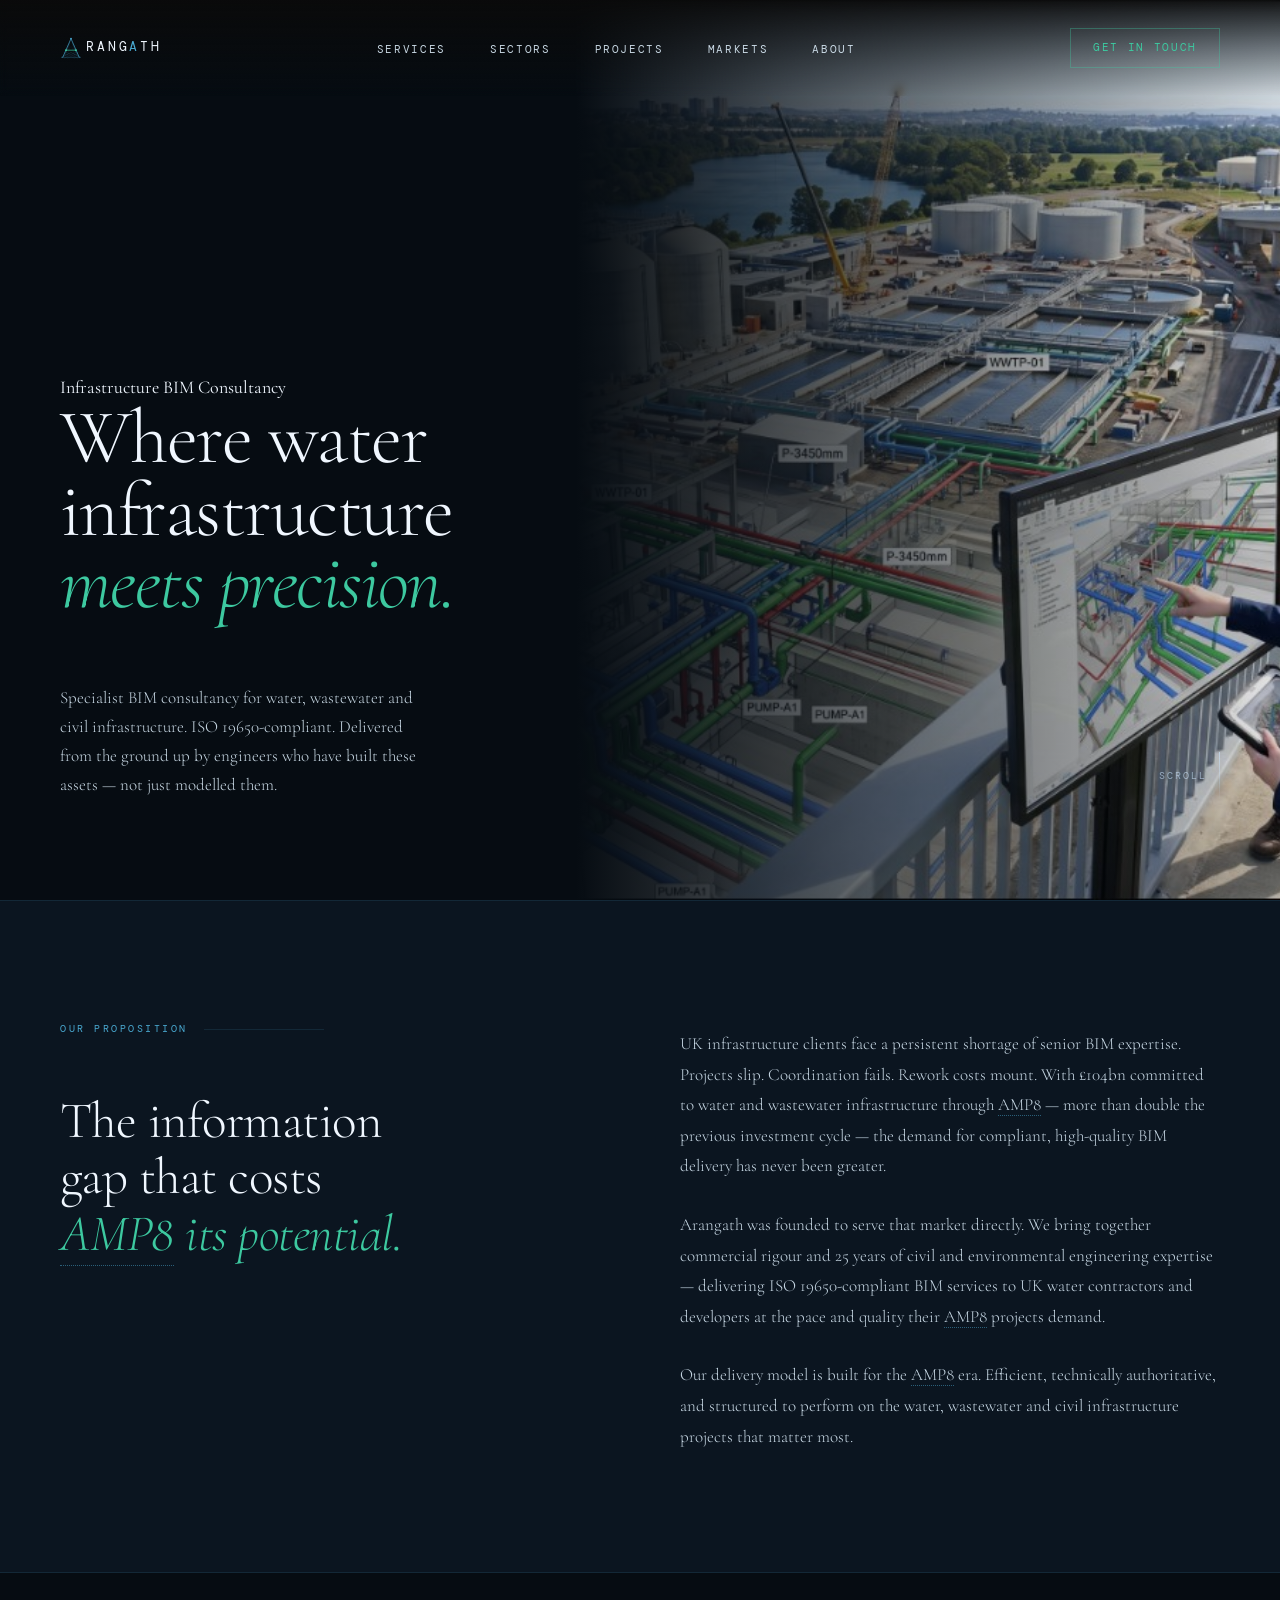
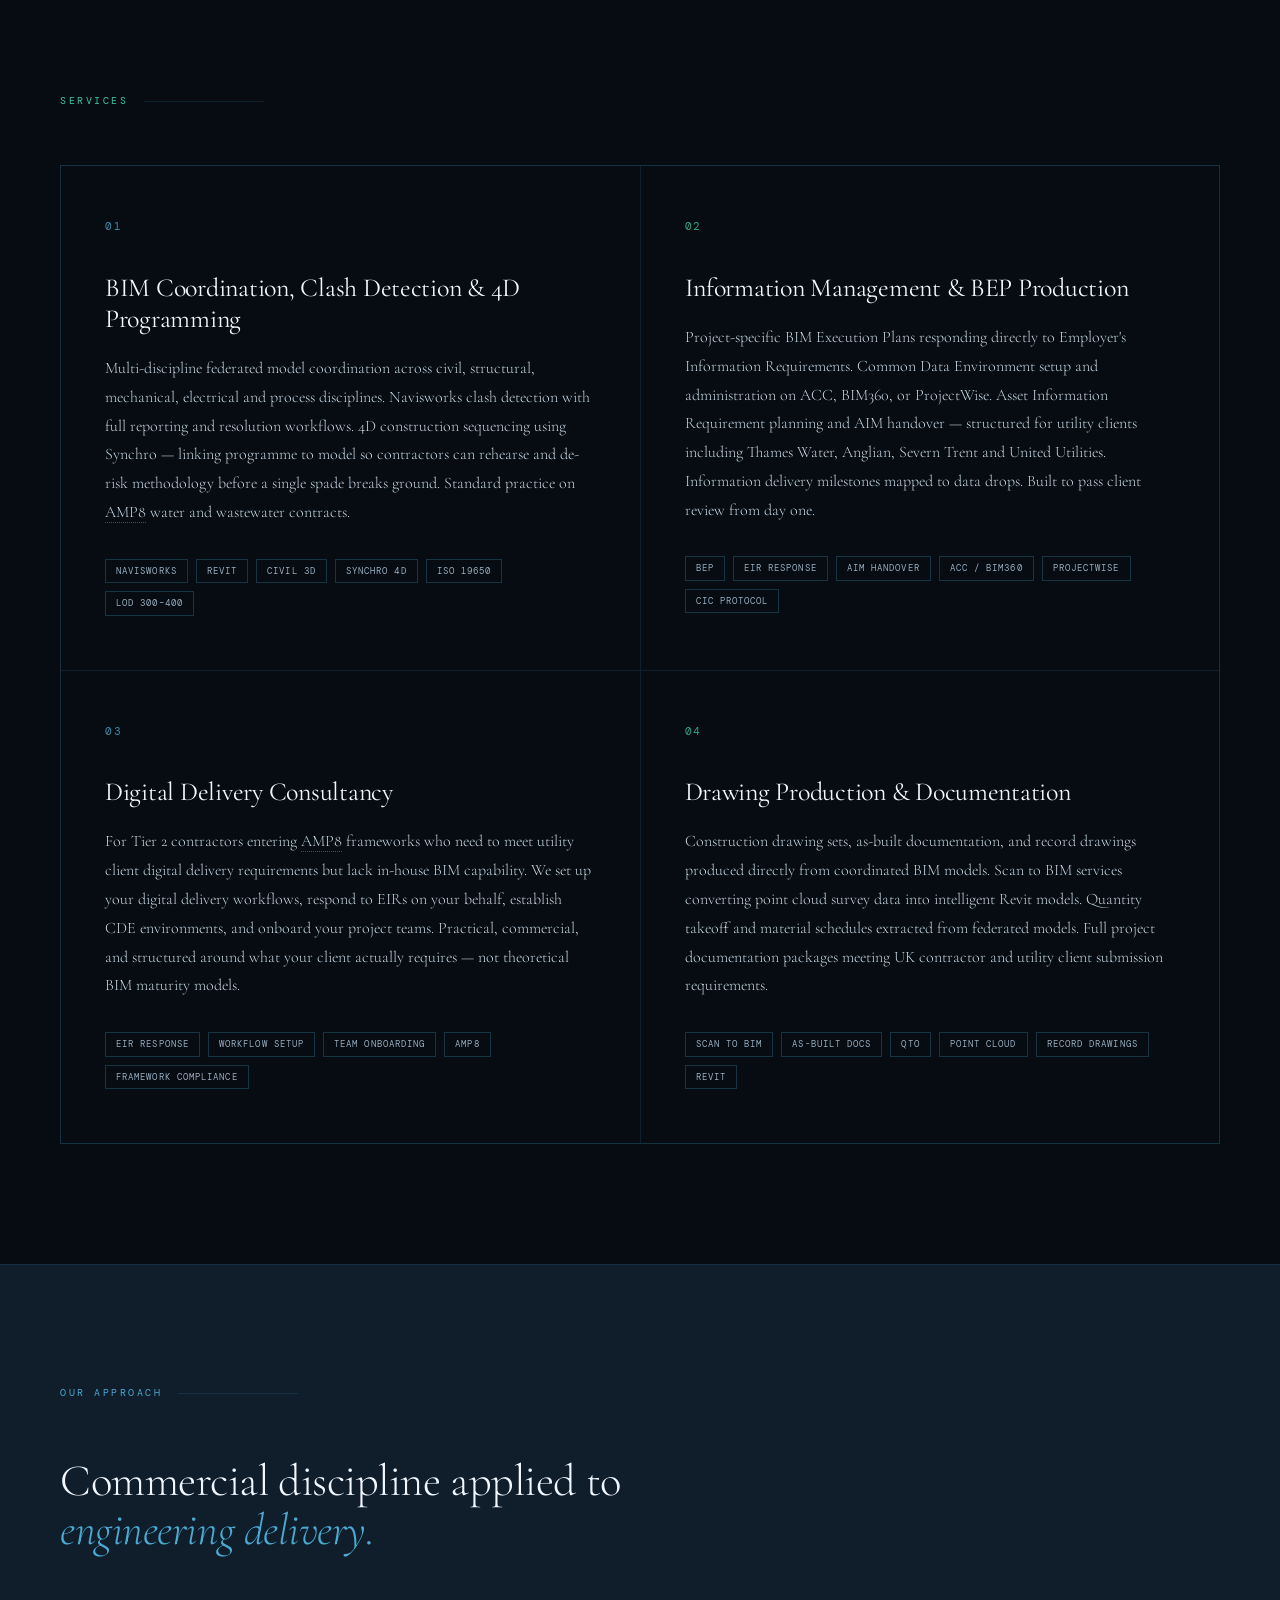
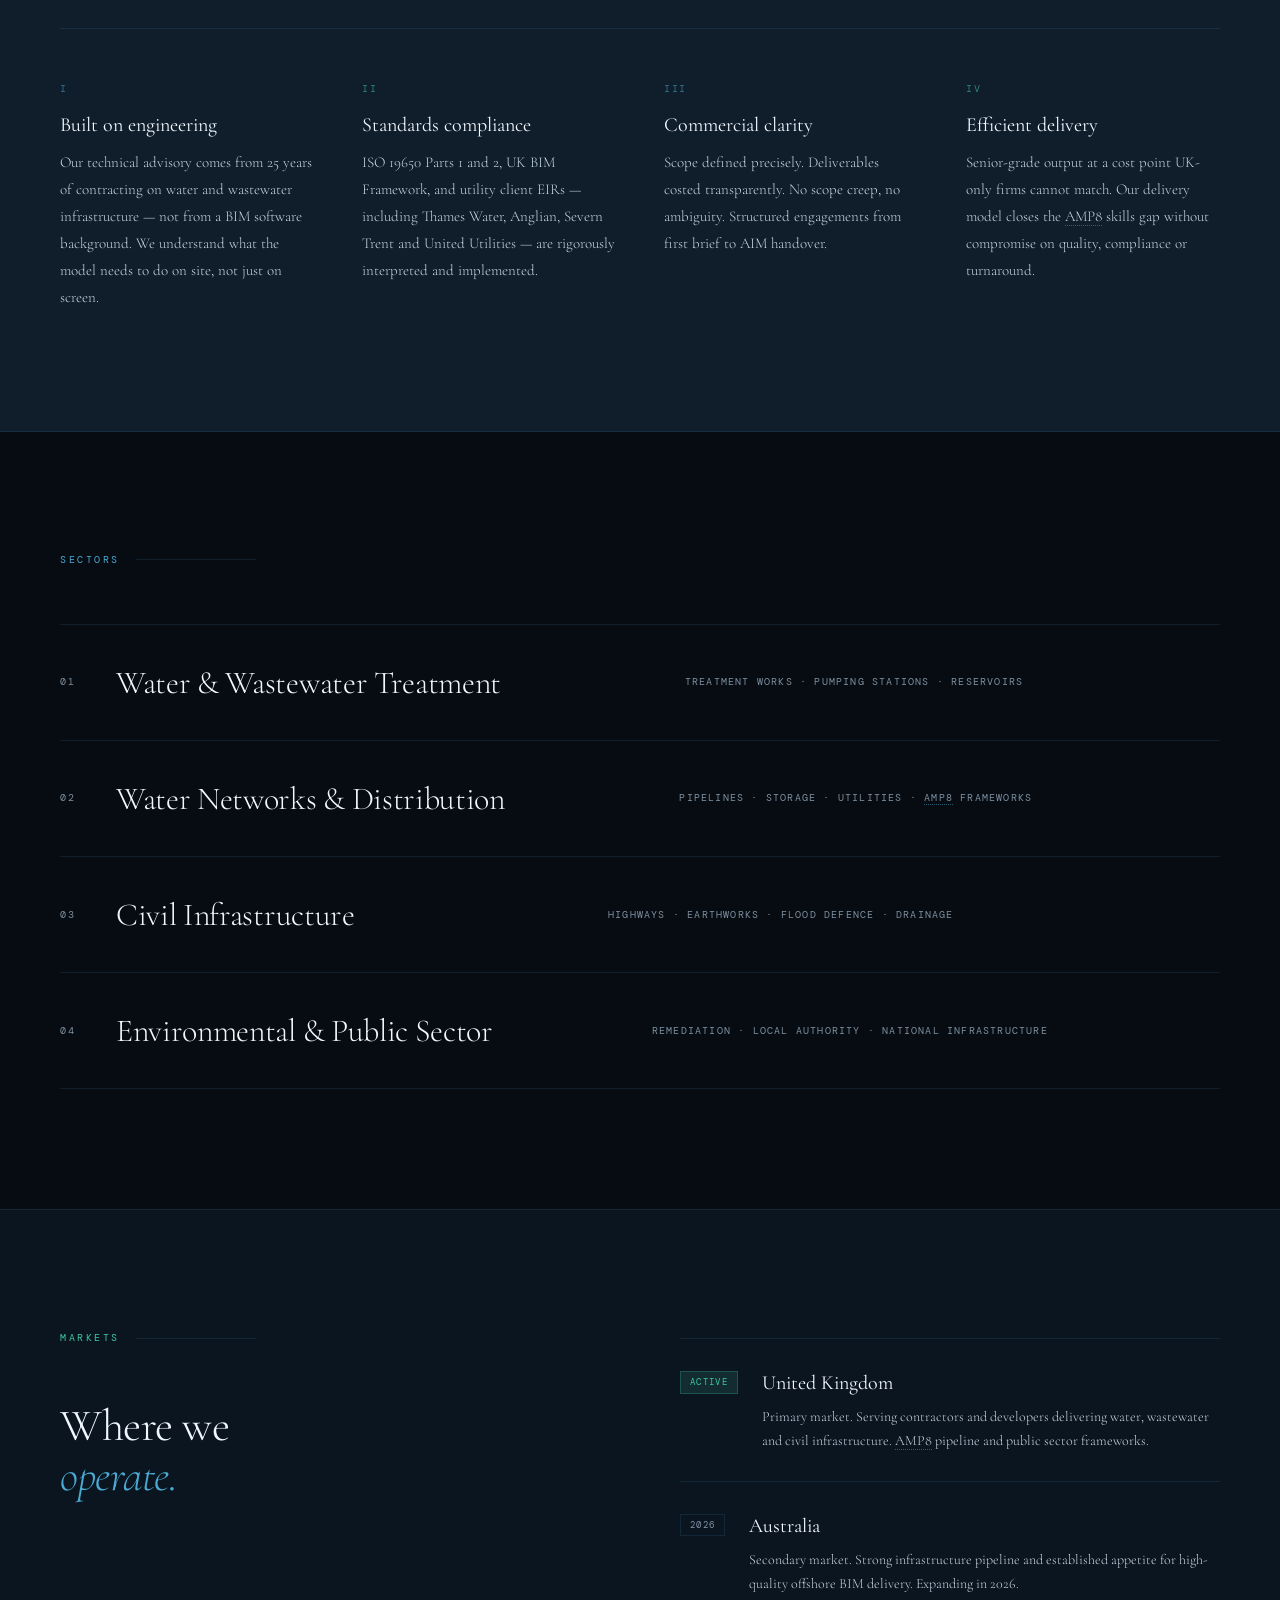
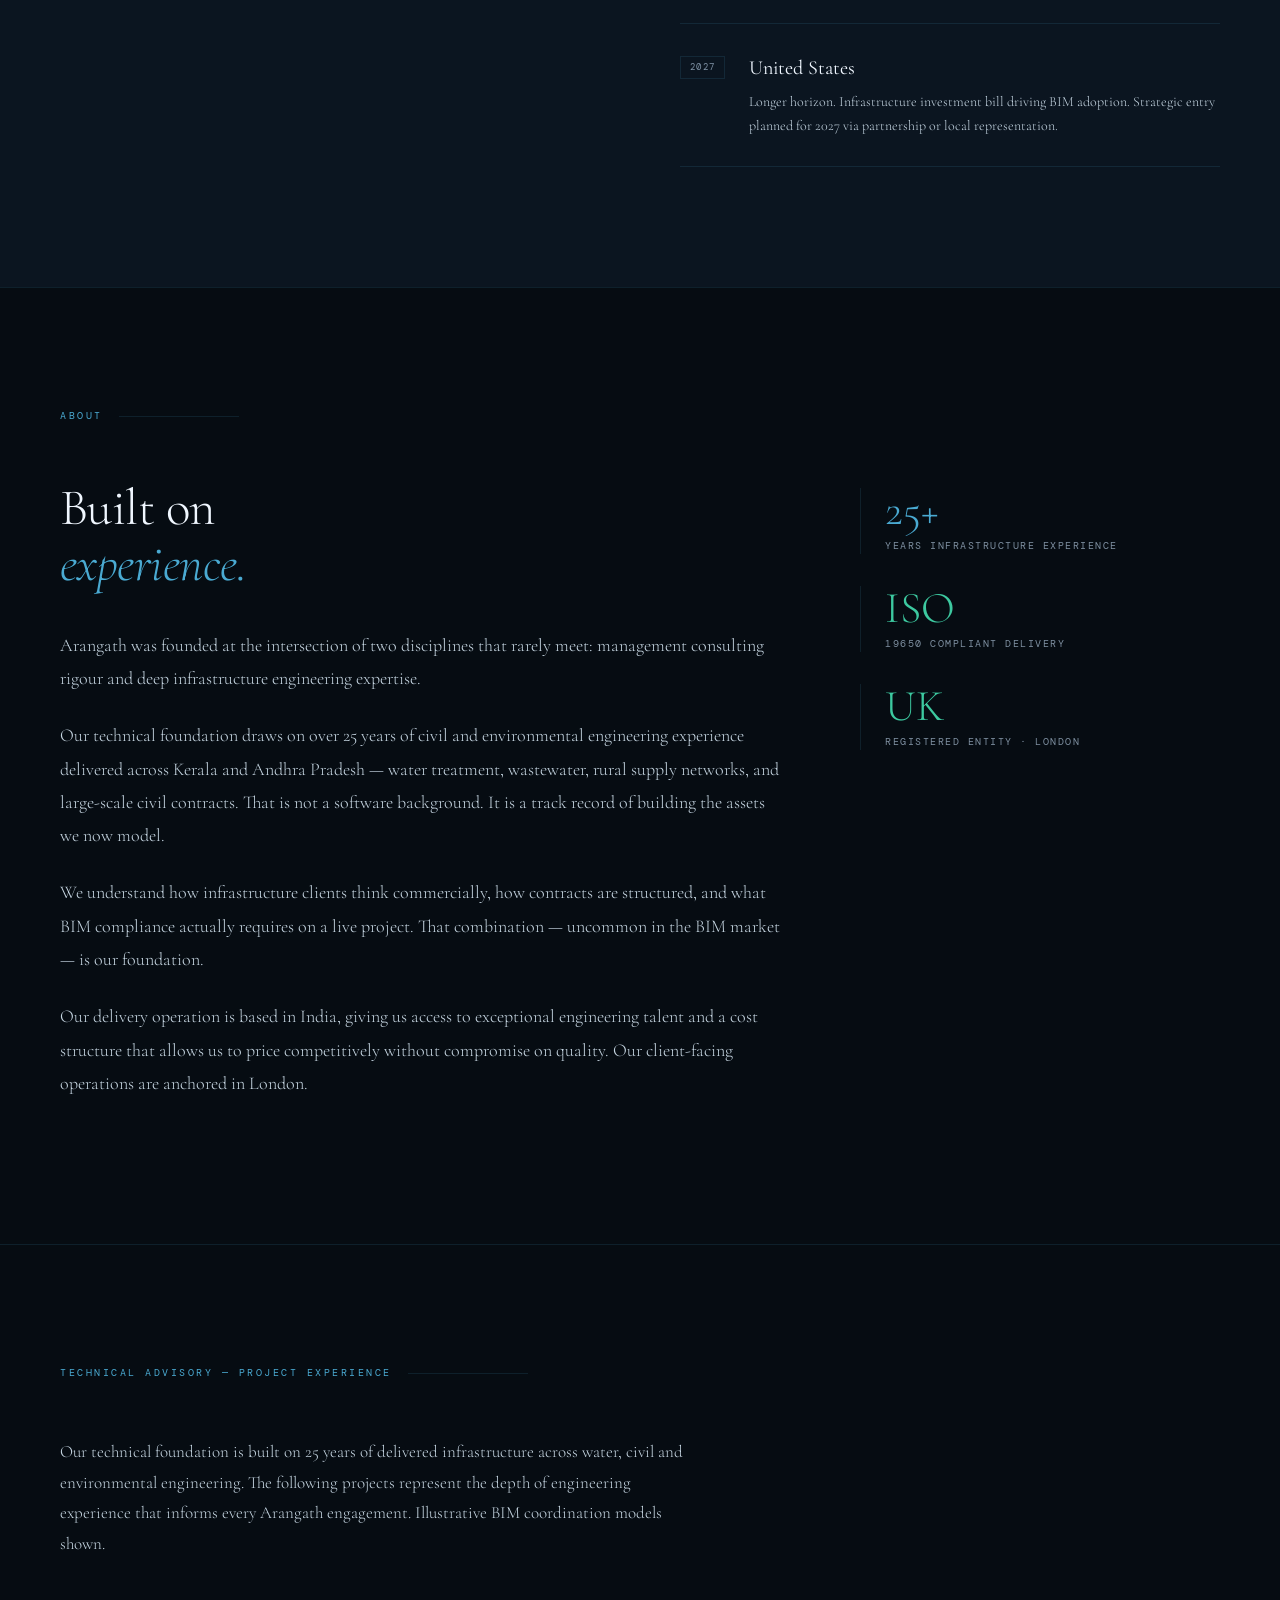
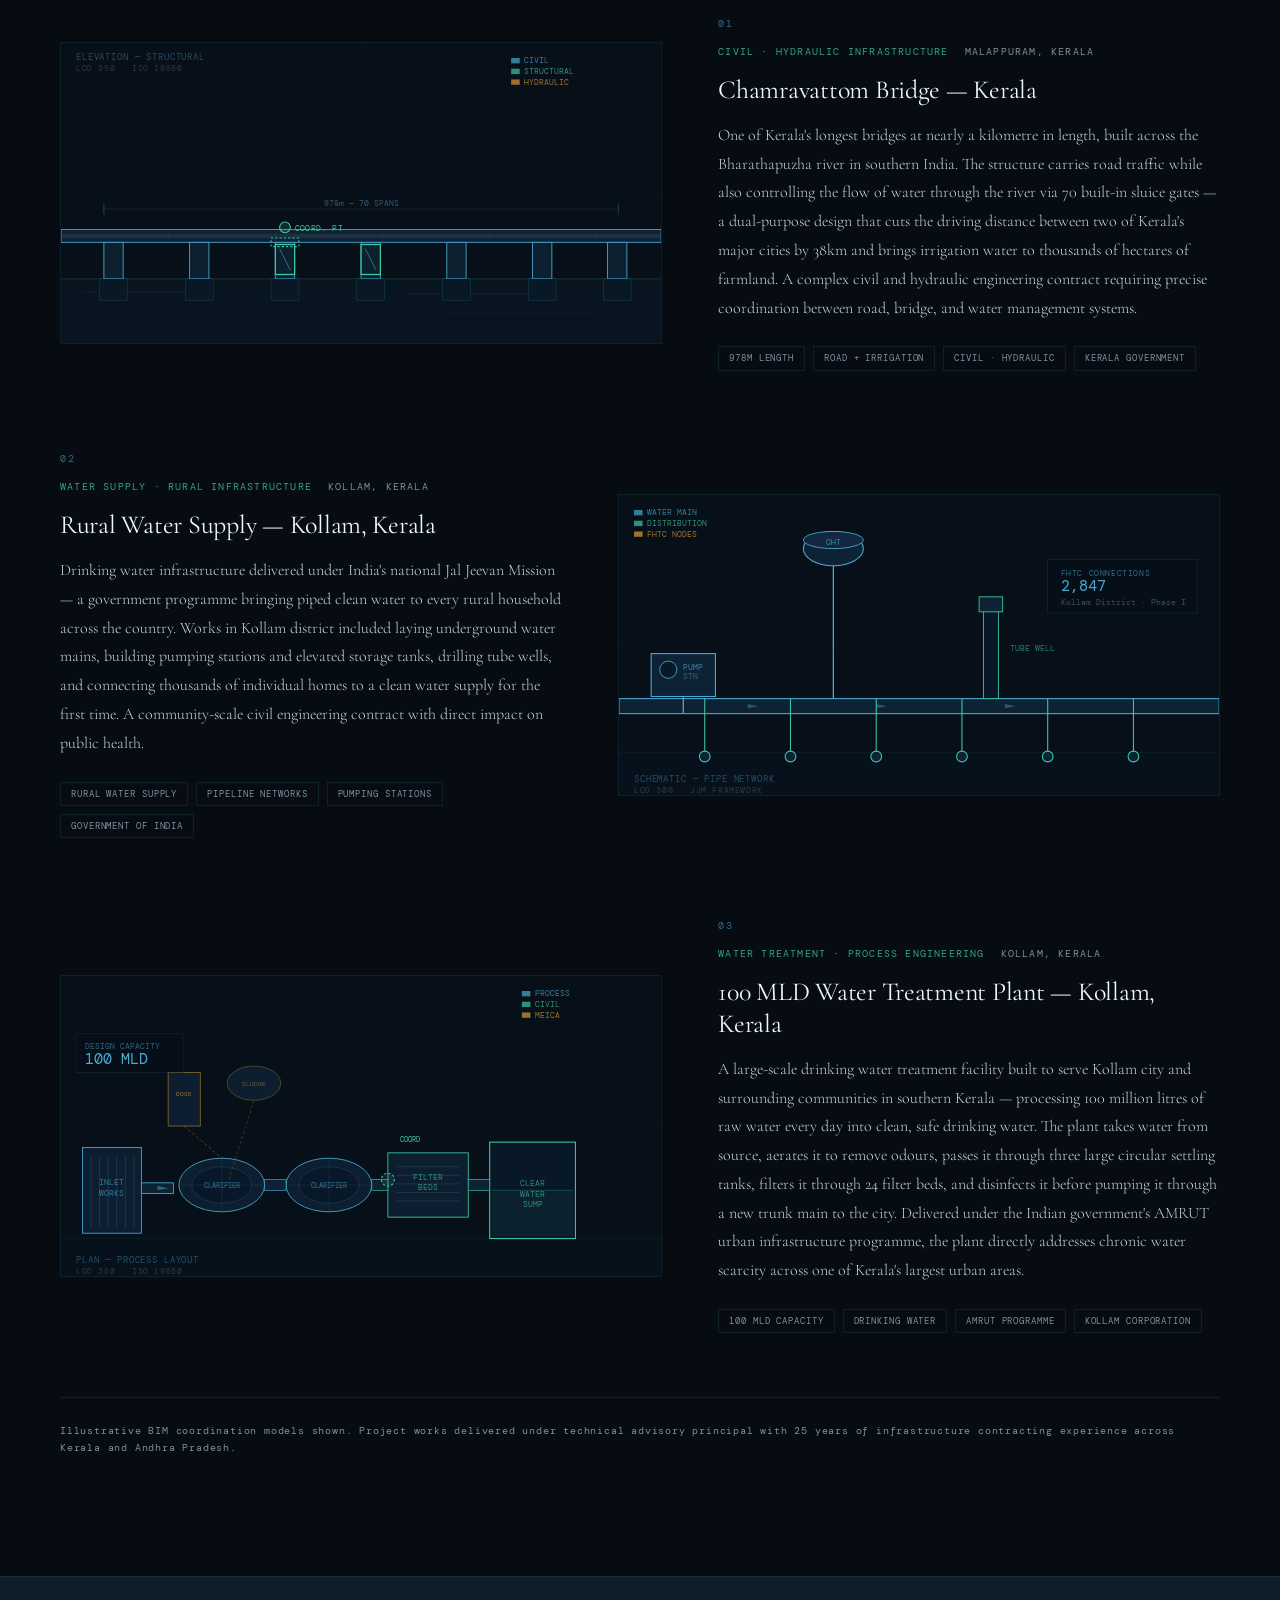
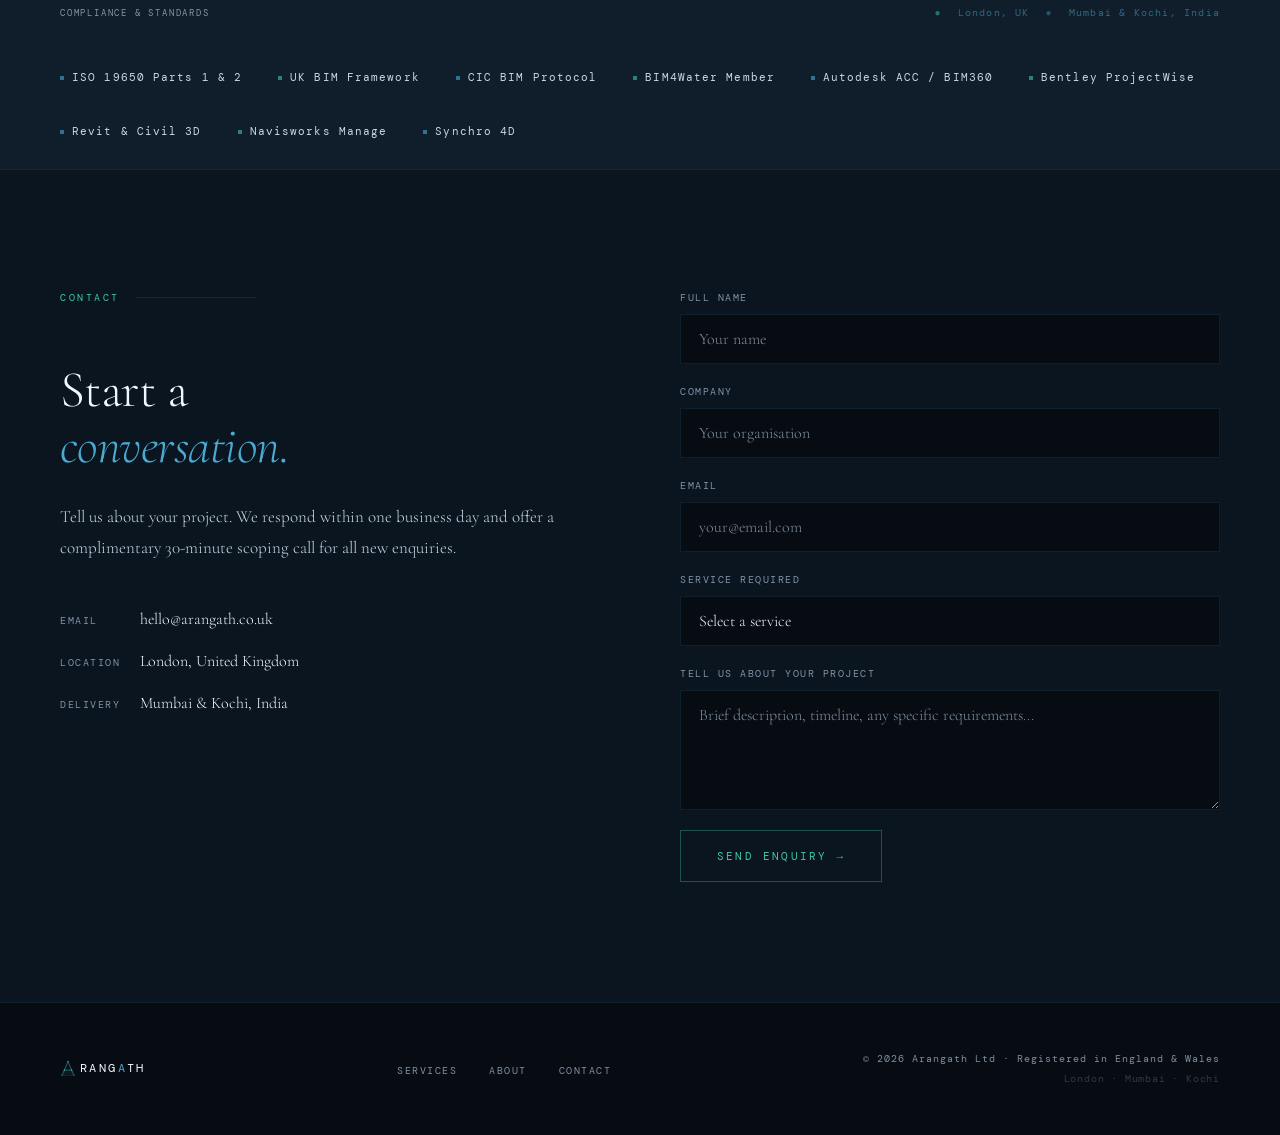
==== commit 58e71d58: "Rename arangath-website3.html to index.html" ====
--- a/index.html
+++ b/index.html
@@ -21,8 +21,8 @@
     --teal: #3DC9A0;
     --teal-dim: rgba(61,201,160,0.13);
     --white: #F0F7FF;
-    --muted: rgba(220,238,255,0.72);
-    --very-muted: rgba(200,225,248,0.42);
+    --muted: rgba(225,242,255,0.88);
+    --very-muted: rgba(200,225,248,0.62);
     --serif: 'Cormorant Garamond', Georgia, serif;
     --mono: 'DM Mono', 'Courier New', monospace;
   }
@@ -116,54 +116,45 @@
     overflow: hidden;
   }
 
-  .hero-bg {
+  .hero-bg-image {
+    position: absolute;
+    top: 0;
+    right: 0;
+    width: 55%;
+    height: 100%;
+    z-index: 0;
+  }
+
+  .hero-bg-image img {
+    width: 100%;
+    height: 100%;
+    object-fit: cover;
+    object-position: center;
+    display: block;
+  }
+
+  .hero-bg-image::before {
+    content: '';
     position: absolute;
     inset: 0;
-    background:
-      radial-gradient(ellipse 60% 50% at 70% 40%, rgba(74,159,212,0.05) 0%, transparent 70%),
-      radial-gradient(ellipse 40% 60% at 20% 80%, rgba(74,159,212,0.04) 0%, transparent 60%);
-  }
-
-  .hero-grid {
-    position: absolute;
-    inset: 0;
-    background-image:
-      linear-gradient(rgba(255,255,255,0.02) 1px, transparent 1px),
-      linear-gradient(90deg, rgba(255,255,255,0.02) 1px, transparent 1px);
-    background-size: 80px 80px;
-    mask-image: linear-gradient(to bottom, transparent 0%, black 30%, black 70%, transparent 100%);
+    background: linear-gradient(to right, #060C12 0%, rgba(6,12,18,0.7) 30%, rgba(6,12,18,0.1) 100%);
+    z-index: 1;
   }
 
   .hero-label {
-    font-family: var(--mono);
-    font-size: 11px;
-    letter-spacing: 0.22em;
-    color: var(--gold);
-    text-transform: uppercase;
-    margin-bottom: 32px;
     position: relative;
-    display: flex;
-    align-items: center;
-    gap: 16px;
-  }
-
-  .hero-label::before {
-    content: '';
-    display: block;
-    width: 40px;
-    height: 1px;
-    background: var(--gold);
-    opacity: 0.5;
+    z-index: 2;
   }
 
   .hero-title {
     font-family: var(--serif);
-    font-size: clamp(52px, 7vw, 108px);
+    font-size: clamp(52px, 6vw, 92px);
     font-weight: 300;
     line-height: 0.95;
     letter-spacing: -0.02em;
     position: relative;
-    max-width: 900px;
+    z-index: 2;
+    max-width: 580px;
   }
 
   .hero-title em {
@@ -177,6 +168,7 @@
     align-items: flex-end;
     margin-top: 64px;
     position: relative;
+    z-index: 2;
   }
 
   .hero-descriptor {
@@ -205,6 +197,12 @@
     width: 1px;
     height: 48px;
     background: linear-gradient(to bottom, var(--very-muted), transparent);
+  }
+
+  @media (max-width: 768px) {
+    .hero { padding: 0 24px 80px; }
+    .hero-bg-image { width: 100%; opacity: 0.2; }
+    .hero-title { max-width: 100%; }
   }
 
   /* SECTION COMMON */
@@ -288,7 +286,7 @@
 
   .services-grid {
     display: grid;
-    grid-template-columns: repeat(3, 1fr);
+    grid-template-columns: repeat(2, 1fr);
     gap: 1px;
     background: var(--border);
     border: 1px solid var(--border);
@@ -336,7 +334,7 @@
 
   .service-desc {
     font-family: var(--serif);
-    font-size: 15px;
+    font-size: 16px;
     font-weight: 300;
     color: var(--muted);
     line-height: 1.8;
@@ -353,8 +351,8 @@
     font-family: var(--mono);
     font-size: 9px;
     letter-spacing: 0.12em;
-    color: var(--very-muted);
-    border: 1px solid var(--border);
+    color: rgba(200,225,248,0.75);
+    border: 1px solid rgba(74,170,210,0.25);
     padding: 4px 10px;
     text-transform: uppercase;
   }
@@ -413,7 +411,7 @@
 
   .pillar-text {
     font-family: var(--serif);
-    font-size: 14px;
+    font-size: 15px;
     font-weight: 300;
     color: var(--muted);
     line-height: 1.8;
@@ -589,7 +587,7 @@
 
   .about-main p {
     font-family: var(--serif);
-    font-size: 17px;
+    font-size: 18px;
     font-weight: 300;
     color: var(--muted);
     line-height: 1.85;
@@ -994,7 +992,7 @@
 
   .project-desc {
     font-family: var(--serif);
-    font-size: 15px;
+    font-size: 16px;
     font-weight: 300;
     color: var(--muted);
     line-height: 1.8;
@@ -1077,6 +1075,10 @@
   .tooltip-wrap:hover .tooltip-box {
     display: block;
   }
+
+
+
+
 </style>
 </head>
 <body>
@@ -1131,8 +1133,13 @@
 
 <!-- HERO -->
 <section class="hero" id="home">
-  <div class="hero-bg"></div>
+  <div class="hero-bg"><!-- radial glow --></div>
   <div class="hero-grid"></div>
+
+  <!-- Right side image -->
+  <div class="hero-bg-image">
+    <img src="[data-uri]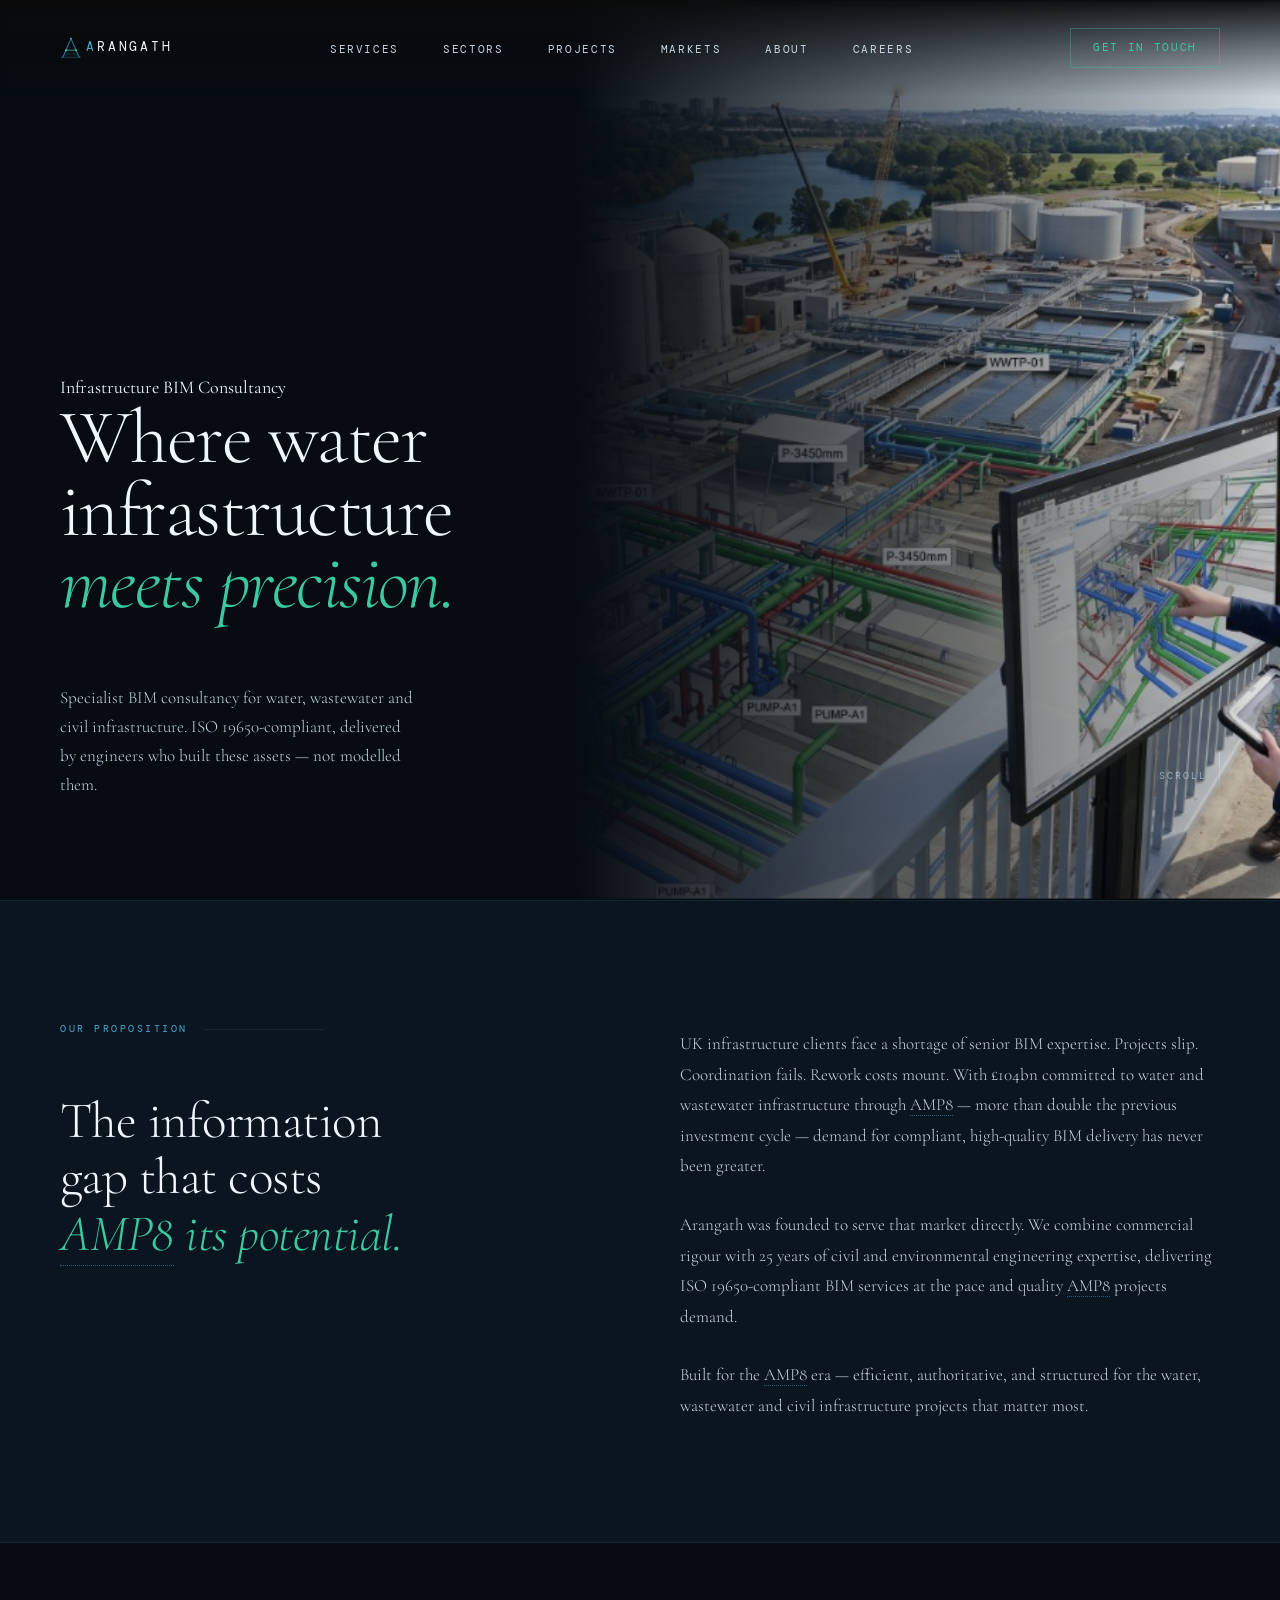
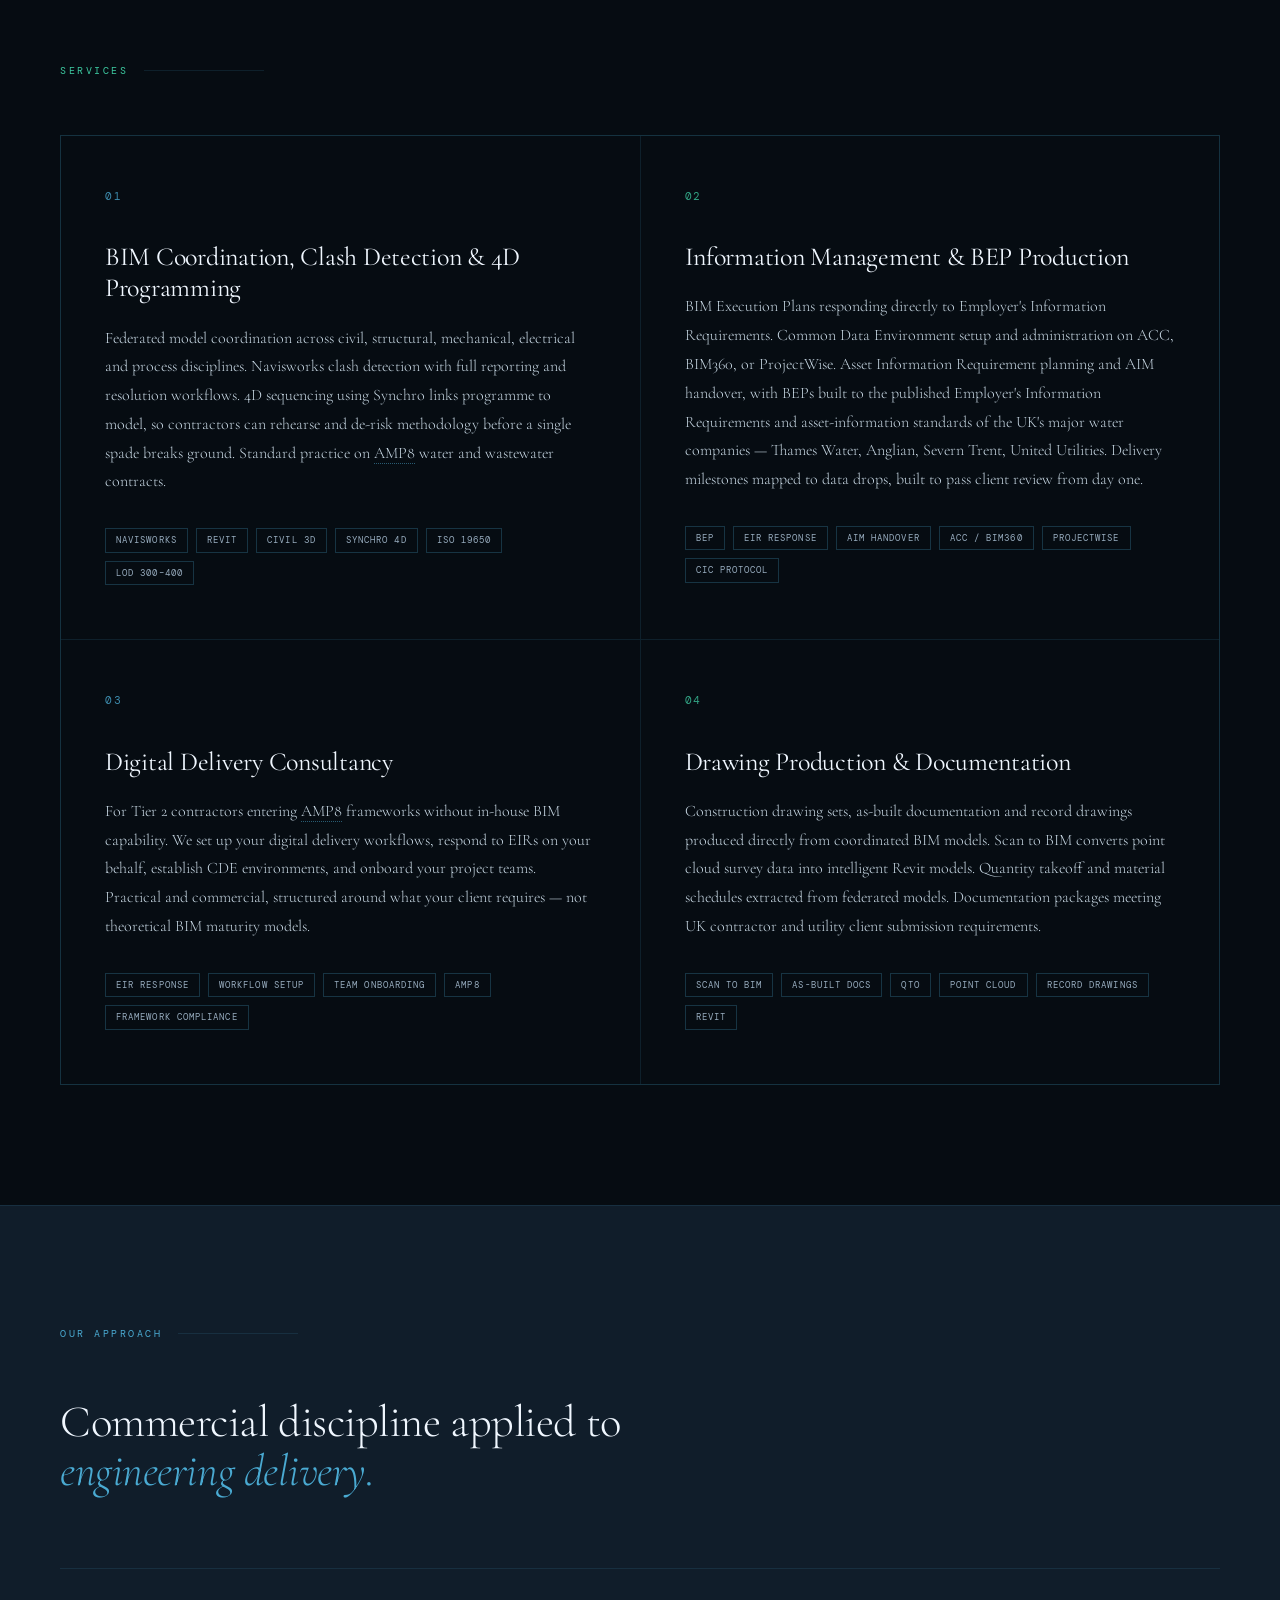
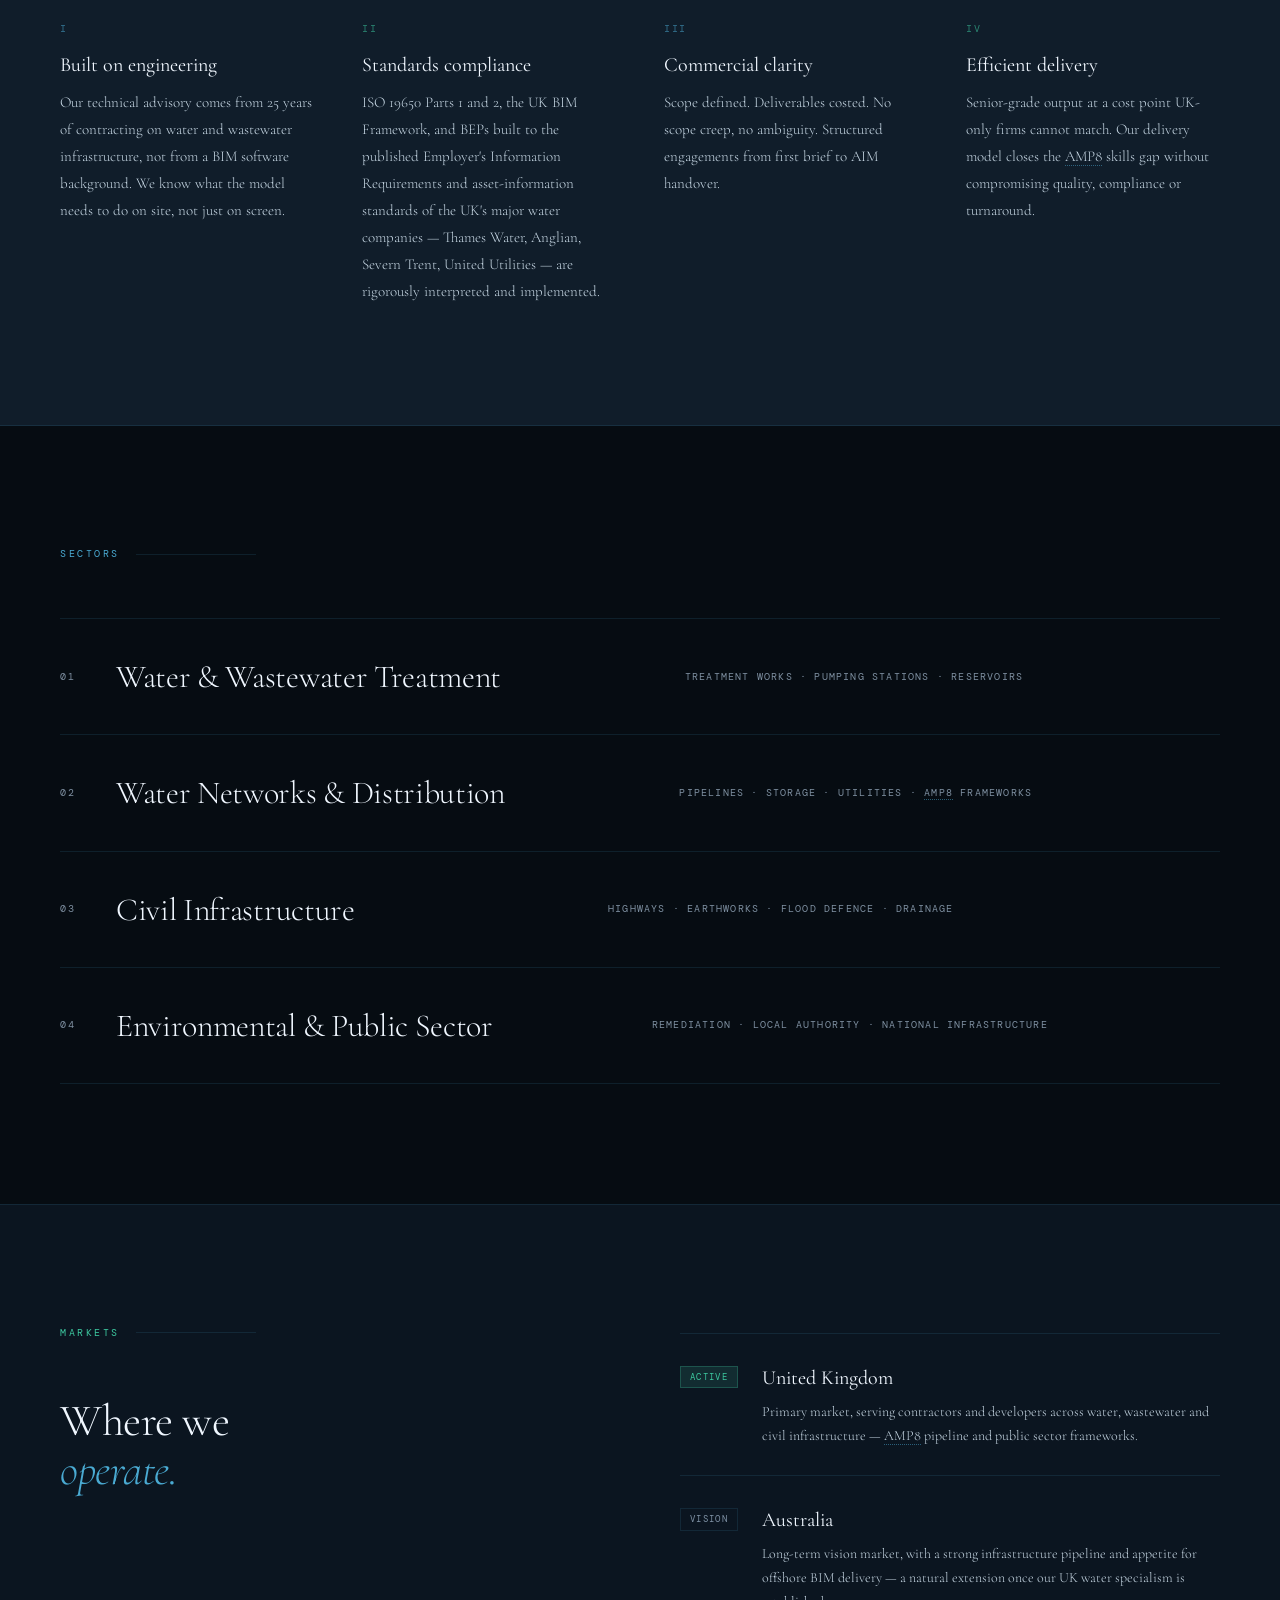
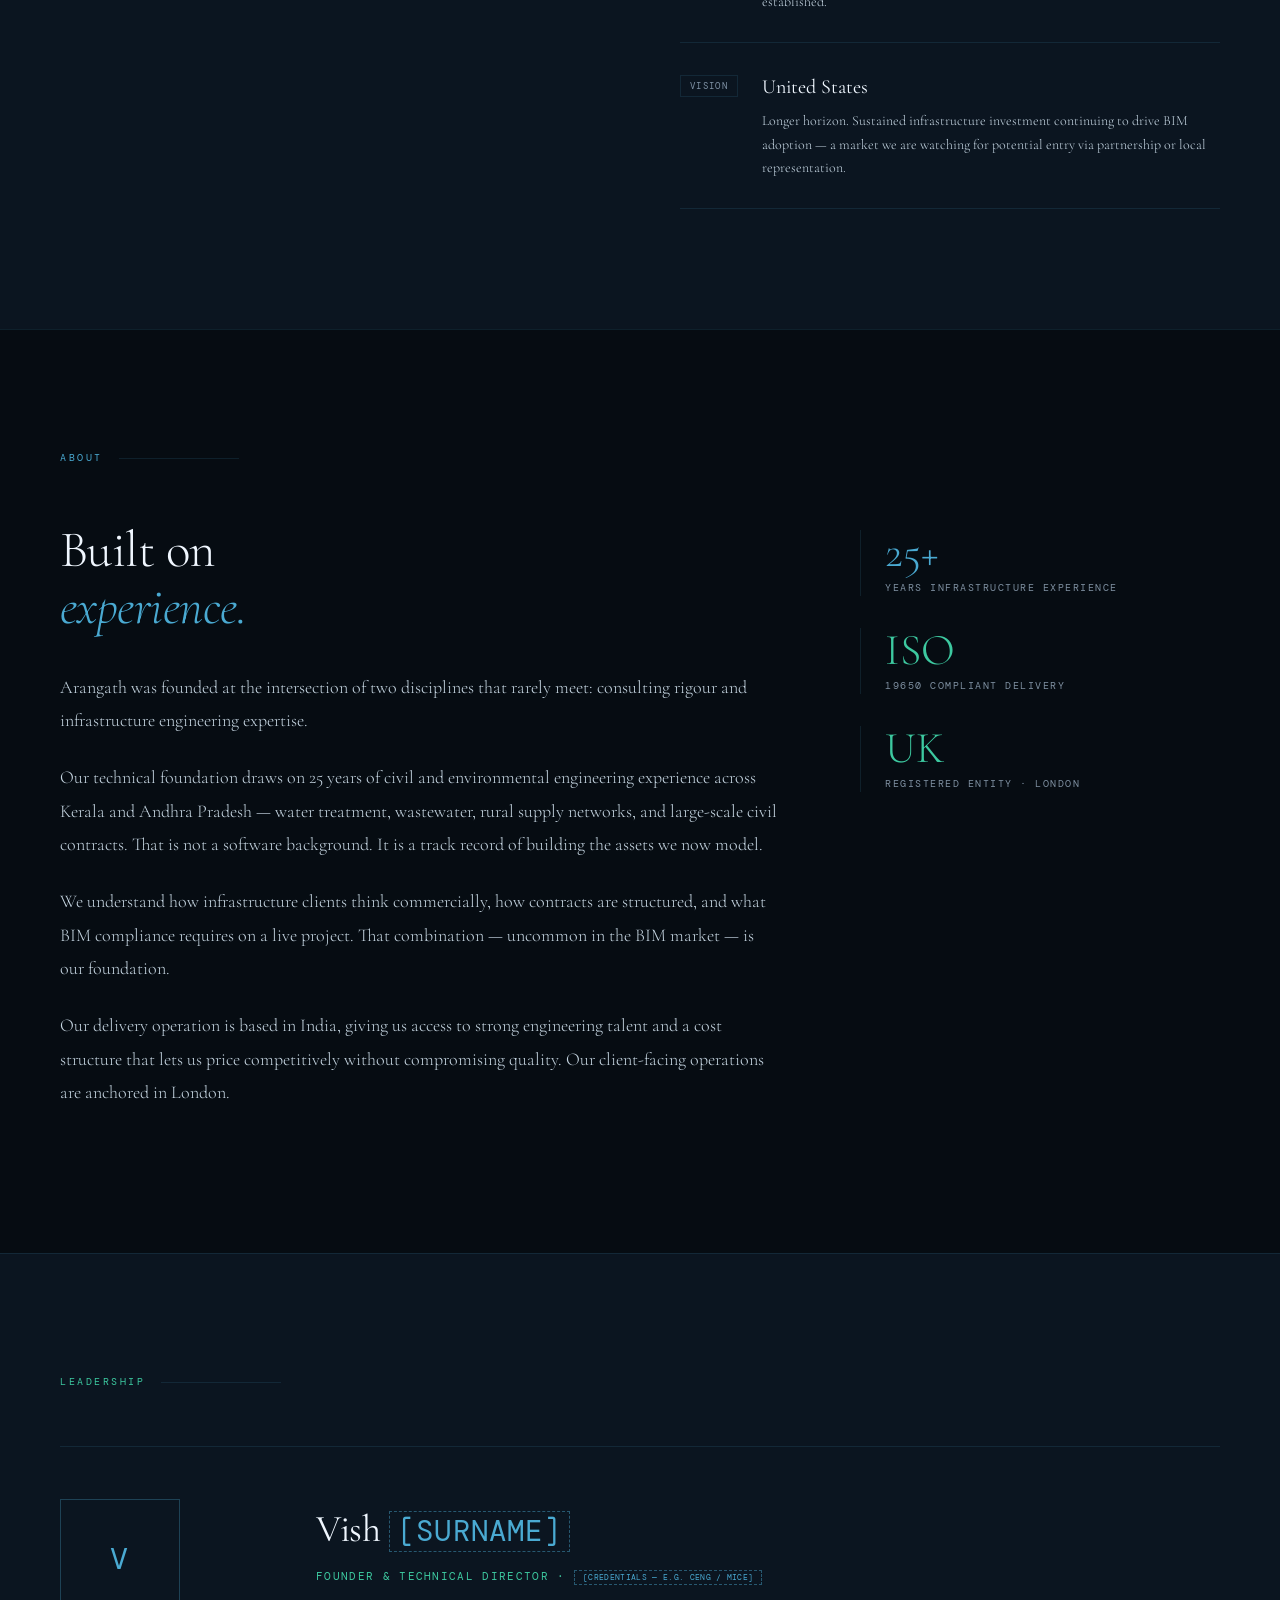
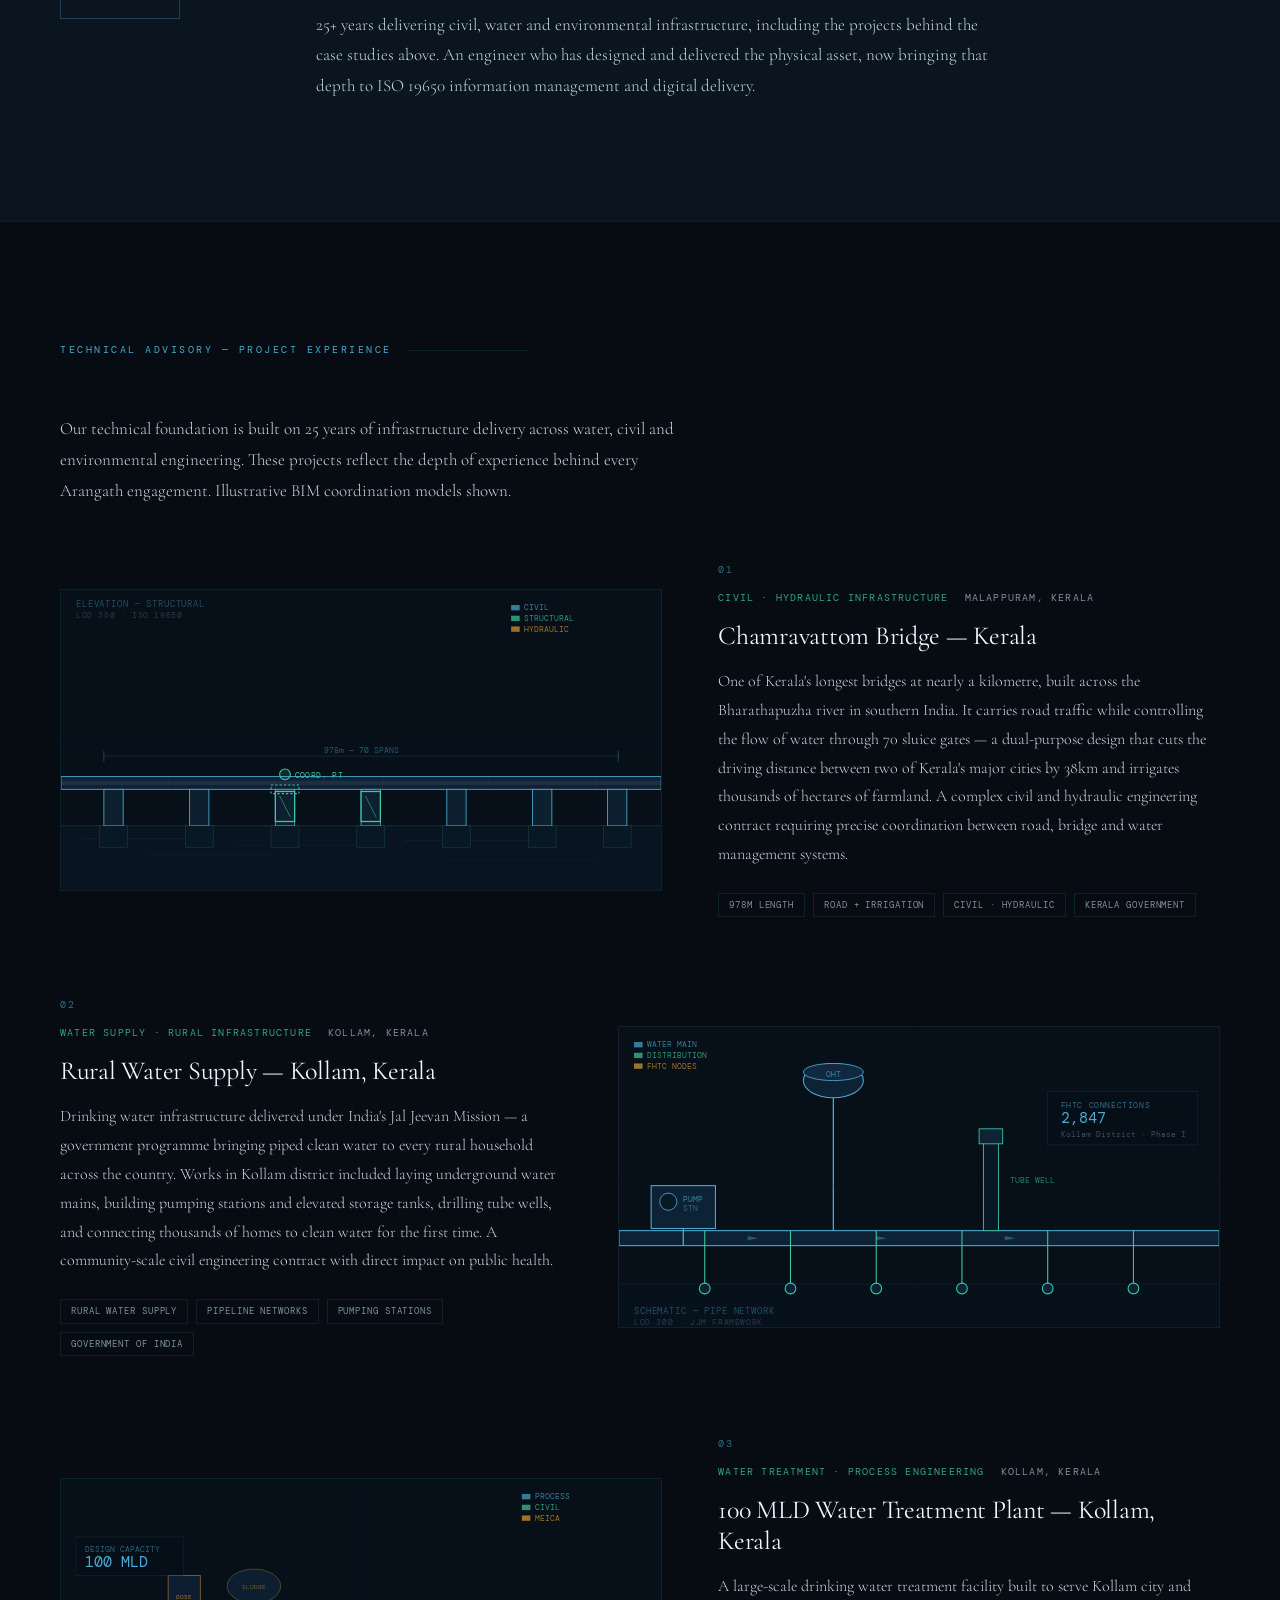
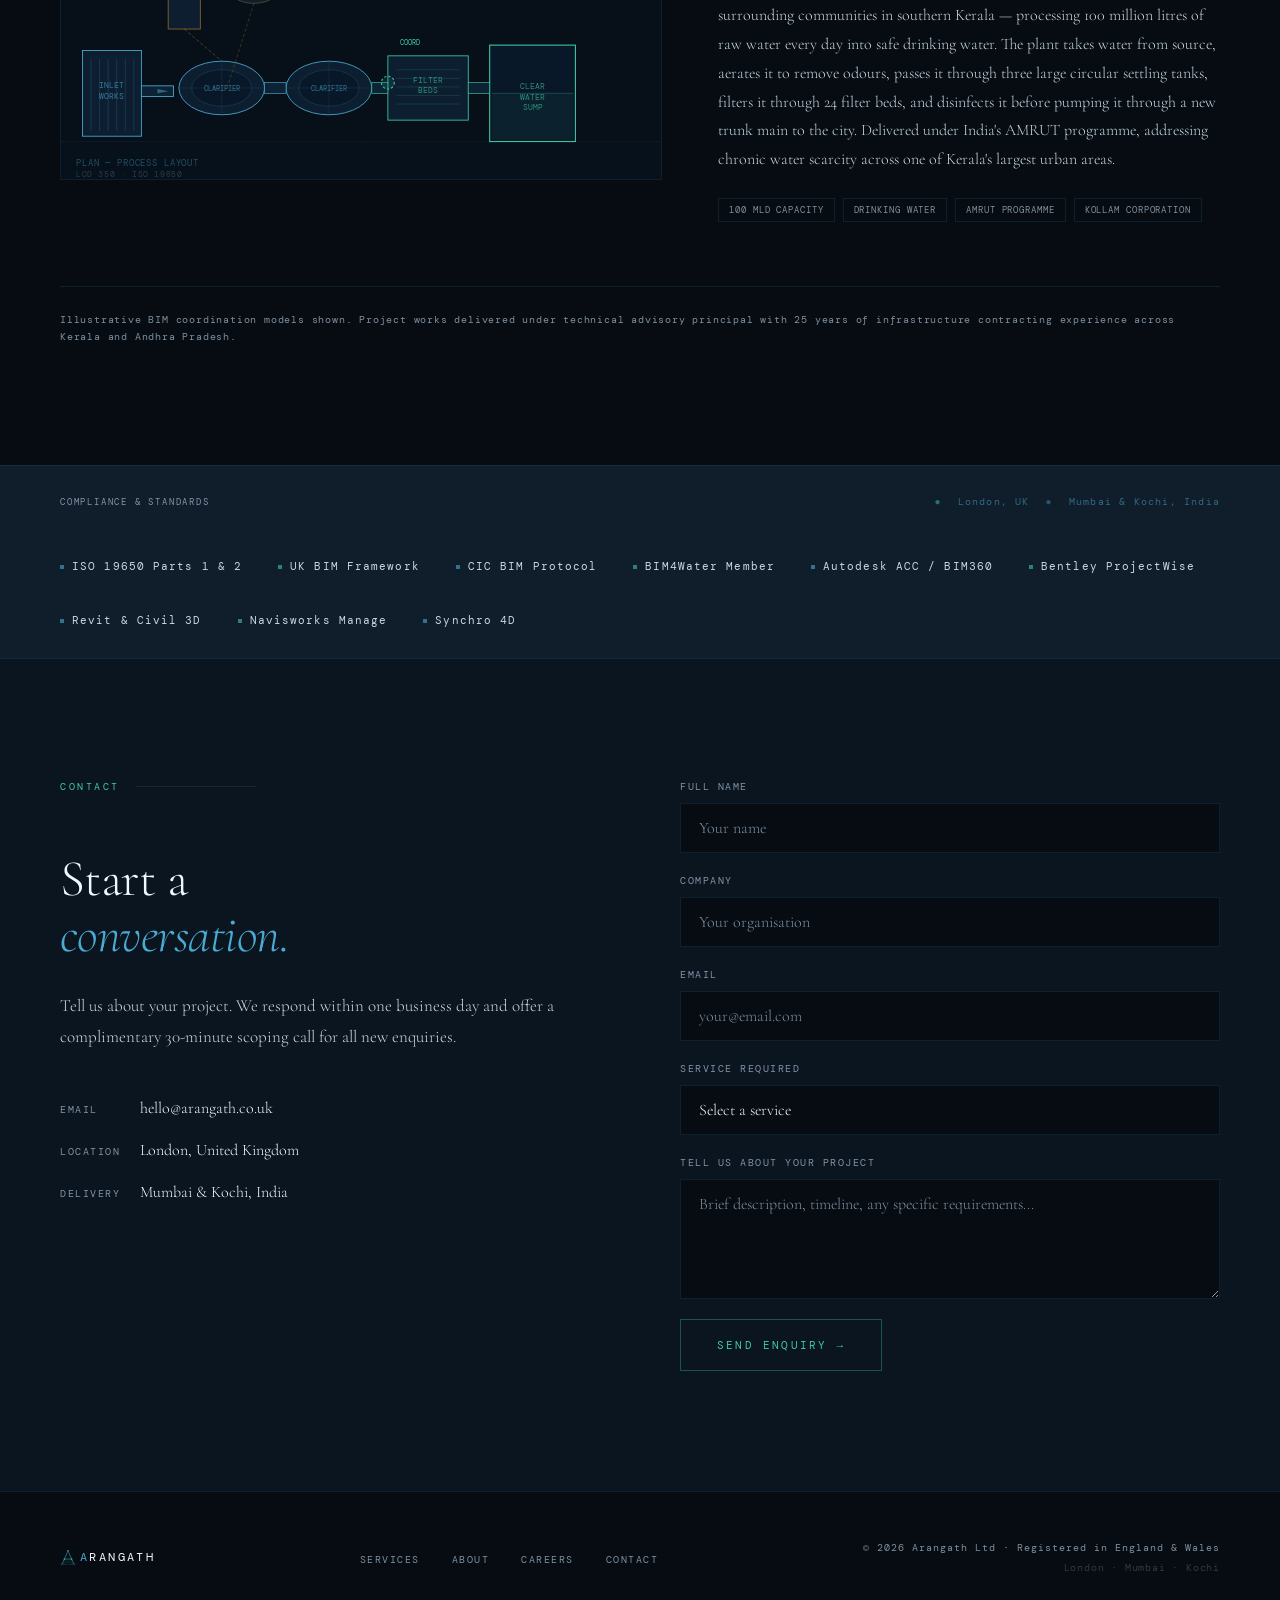
==== commit a786000e: "Fix logo/tooltip bugs, reposition client relationships, add careers pages, tighten copy - Fix ARANGA" ====
--- a/index.html
+++ b/index.html
@@ -1,9 +1,10 @@
-<!DOCTYPE html>
+<!DOCTYPE html> 
 <html lang="en">
 <head>
 <meta charset="UTF-8">
 <meta name="viewport" content="width=device-width, initial-scale=1.0">
-<title>Arangath — Infrastructure BIM</title>
+<title>BIM Consultancy · ISO 19650 Water Infrastructure · Arangath</title>
+<meta name="description" content="Arangath is a specialist BIM consultancy for UK water, wastewater and civil infrastructure. ISO 19650-compliant coordination, BEP production and digital delivery for AMP8 contractors and developers.">
 <link rel="preconnect" href="https://fonts.googleapis.com">
 <link rel="preconnect" href="https://fonts.gstatic.com" crossorigin>
 <link href="https://fonts.googleapis.com/css2?family=Cormorant+Garamond:ital,wght@0,300;0,400;0,500;1,300;1,400&family=DM+Mono:wght@300;400&display=swap" rel="stylesheet">
@@ -888,6 +889,77 @@
 
   @media (max-width: 480px) {
     .pillars { grid-template-columns: 1fr; }
+  }
+
+  /* LEADERSHIP */
+  .leadership {
+    background: var(--off-black);
+    border-top: 1px solid var(--border);
+  }
+
+  .leadership-inner { max-width: 1200px; margin: 0 auto; }
+
+  .leadership-card {
+    display: grid;
+    grid-template-columns: 200px 1fr;
+    gap: 56px;
+    align-items: start;
+    border-top: 1px solid var(--border);
+    padding-top: 52px;
+  }
+
+  .leadership-mark {
+    width: 120px;
+    height: 120px;
+    border: 1px solid var(--border-hover);
+    display: flex;
+    align-items: center;
+    justify-content: center;
+    font-family: var(--mono);
+    font-size: 30px;
+    letter-spacing: 0.05em;
+    color: var(--gold);
+  }
+
+  .leadership-name {
+    font-family: var(--serif);
+    font-size: clamp(28px, 3vw, 38px);
+    font-weight: 400;
+    letter-spacing: -0.01em;
+    margin-bottom: 8px;
+  }
+
+  .leadership-title {
+    font-family: var(--mono);
+    font-size: 11px;
+    letter-spacing: 0.12em;
+    color: var(--teal);
+    text-transform: uppercase;
+    margin-bottom: 24px;
+  }
+
+  .leadership-bio {
+    font-family: var(--serif);
+    font-size: 17px;
+    font-weight: 300;
+    color: var(--muted);
+    line-height: 1.8;
+    max-width: 680px;
+  }
+
+  .placeholder {
+    color: var(--gold);
+    border: 1px dashed rgba(74,170,210,0.45);
+    padding: 1px 8px;
+    font-family: var(--mono);
+    font-size: 0.75em;
+    letter-spacing: 0.04em;
+    white-space: nowrap;
+  }
+
+  @media (max-width: 768px) {
+    .leadership-card { grid-template-columns: 1fr; gap: 28px; }
+    .leadership-mark { width: 88px; height: 88px; font-size: 22px; }
   }
 
   /* PROJECTS */
@@ -1072,8 +1144,26 @@
     border-top-color: rgba(74,170,210,0.25);
   }
 
-  .tooltip-wrap:hover .tooltip-box {
+  .tooltip-wrap:hover .tooltip-box,
+  .tooltip-wrap.tt-active .tooltip-box {
     display: block;
+  }
+
+  @media (max-width: 480px) {
+    .tooltip-wrap .tooltip-box {
+      white-space: normal;
+      width: max-content;
+      max-width: 220px;
+      left: auto;
+      right: -12px;
+      transform: none;
+    }
+
+    .tooltip-wrap .tooltip-box::after {
+      left: auto;
+      right: 16px;
+      transform: none;
+    }
   }
 
 
@@ -1086,7 +1176,7 @@
 <!-- NAV -->
 <nav>
   <a href="#" class="nav-logo">
-    <svg width="22" height="26" viewBox="0 0 160 160" fill="none" xmlns="http://www.w3.org/2000/svg" style="display:inline-block;vertical-align:middle;margin-right:4px;flex-shrink:0;">
+    <svg width="22" height="26" viewBox="0 0 160 160" fill="none" xmlns="http://www.w3.org/2000/svg" aria-hidden="true" style="display:inline-block;vertical-align:middle;margin-right:4px;flex-shrink:0;">
       <!-- ISO grid plane at base -->
       <line x1="10" y1="148" x2="80" y2="113" stroke="#4AAAD2" stroke-width="1.8" opacity="0.7"/>
       <line x1="30" y1="155" x2="100" y2="120" stroke="#4AAAD2" stroke-width="1.4" opacity="0.5"/>
@@ -1119,7 +1209,7 @@
       <circle cx="44" cy="96" r="7" fill="#3DC9A0"/>
       <circle cx="116" cy="96" r="7" fill="#3DC9A0"/>
       <circle cx="80" cy="12" r="6" fill="#4AAAD2"/>
-    </svg><span class="nav-logo-text">RANG<span class="nav-logo-a">A</span>TH</span>
+    </svg><span class="nav-logo-text"><span class="nav-logo-a">A</span>RANGATH</span>
   </a>
   <ul class="nav-links">
     <li><a href="#services">Services</a></li>
@@ -1127,6 +1217,7 @@
     <li><a href="#projects">Projects</a></li>
     <li><a href="#markets">Markets</a></li>
     <li><a href="#about">About</a></li>
+    <li><a href="/careers">Careers</a></li>
   </ul>
   <a href="#contact" class="nav-cta">Get in touch</a>
 </nav>
@@ -1138,7 +1229,7 @@
 
   <!-- Right side image -->
   <div class="hero-bg-image">
-    <img src="[data-uri]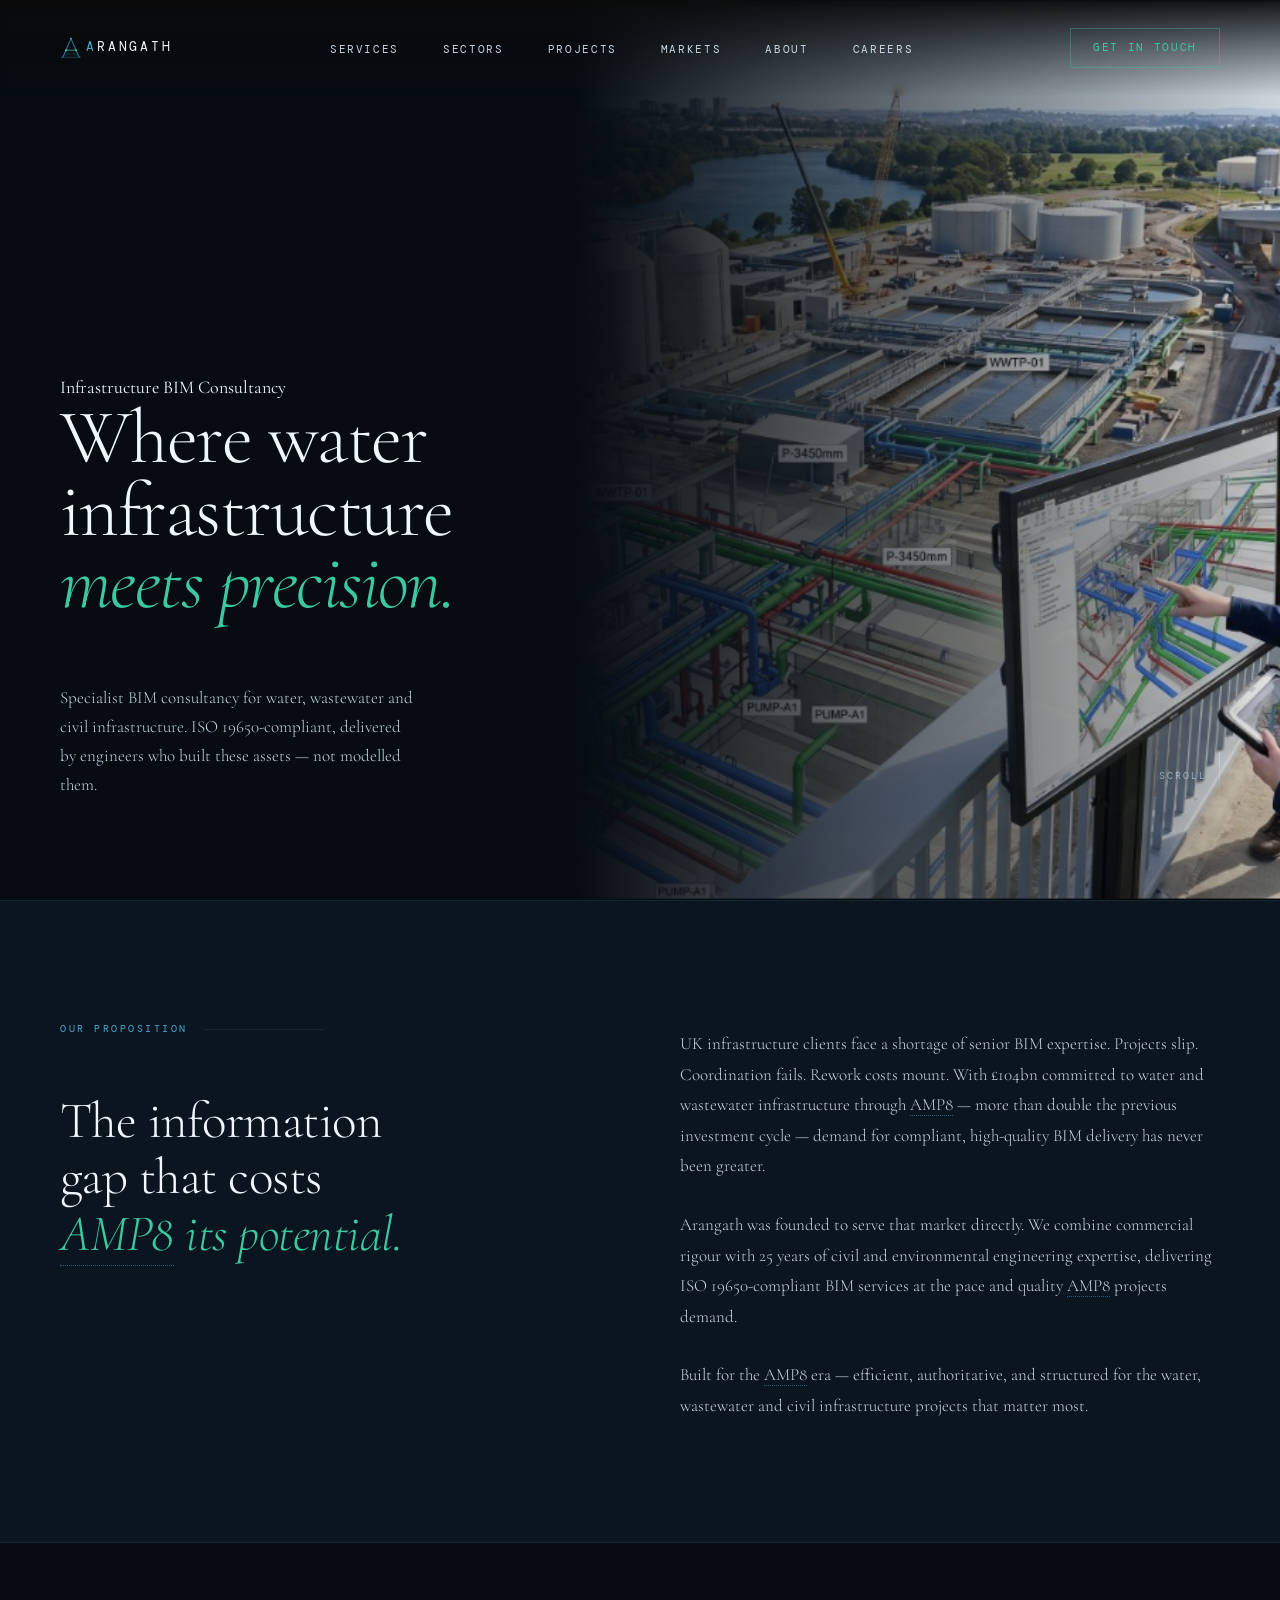
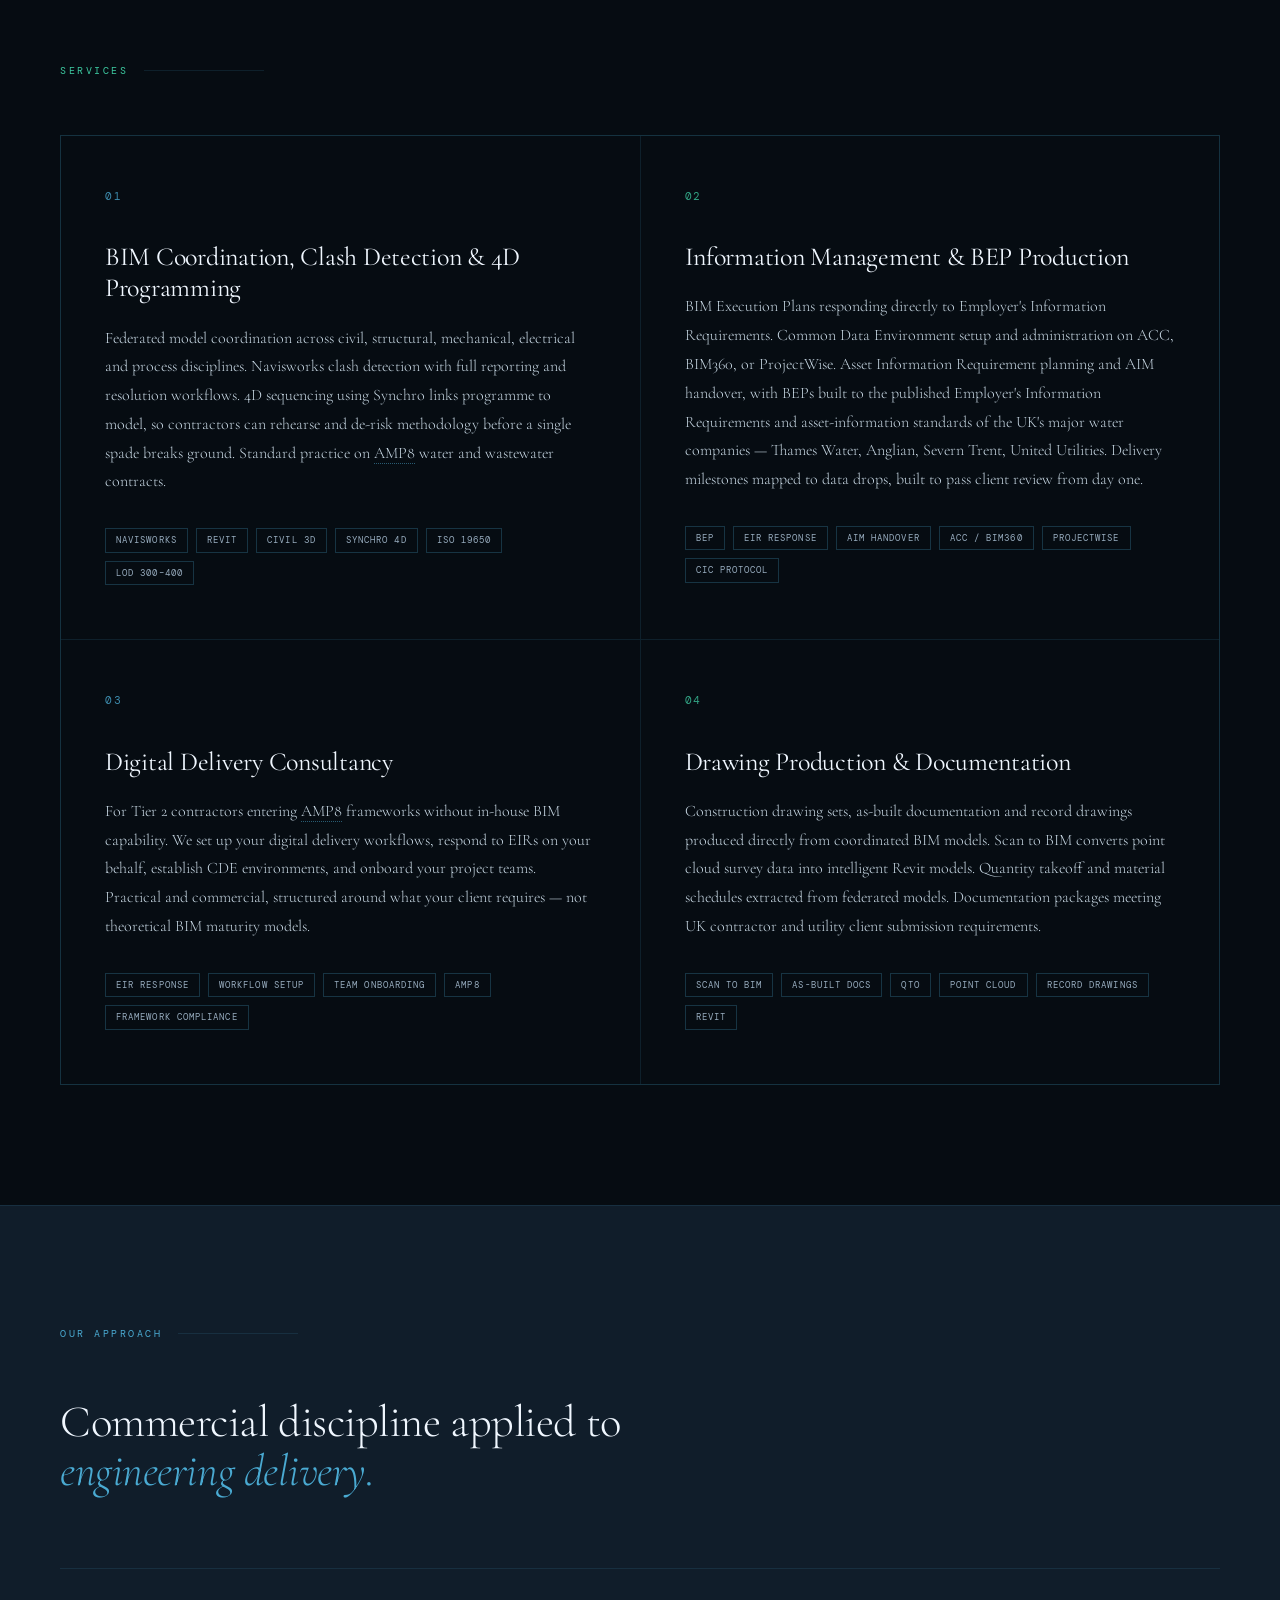
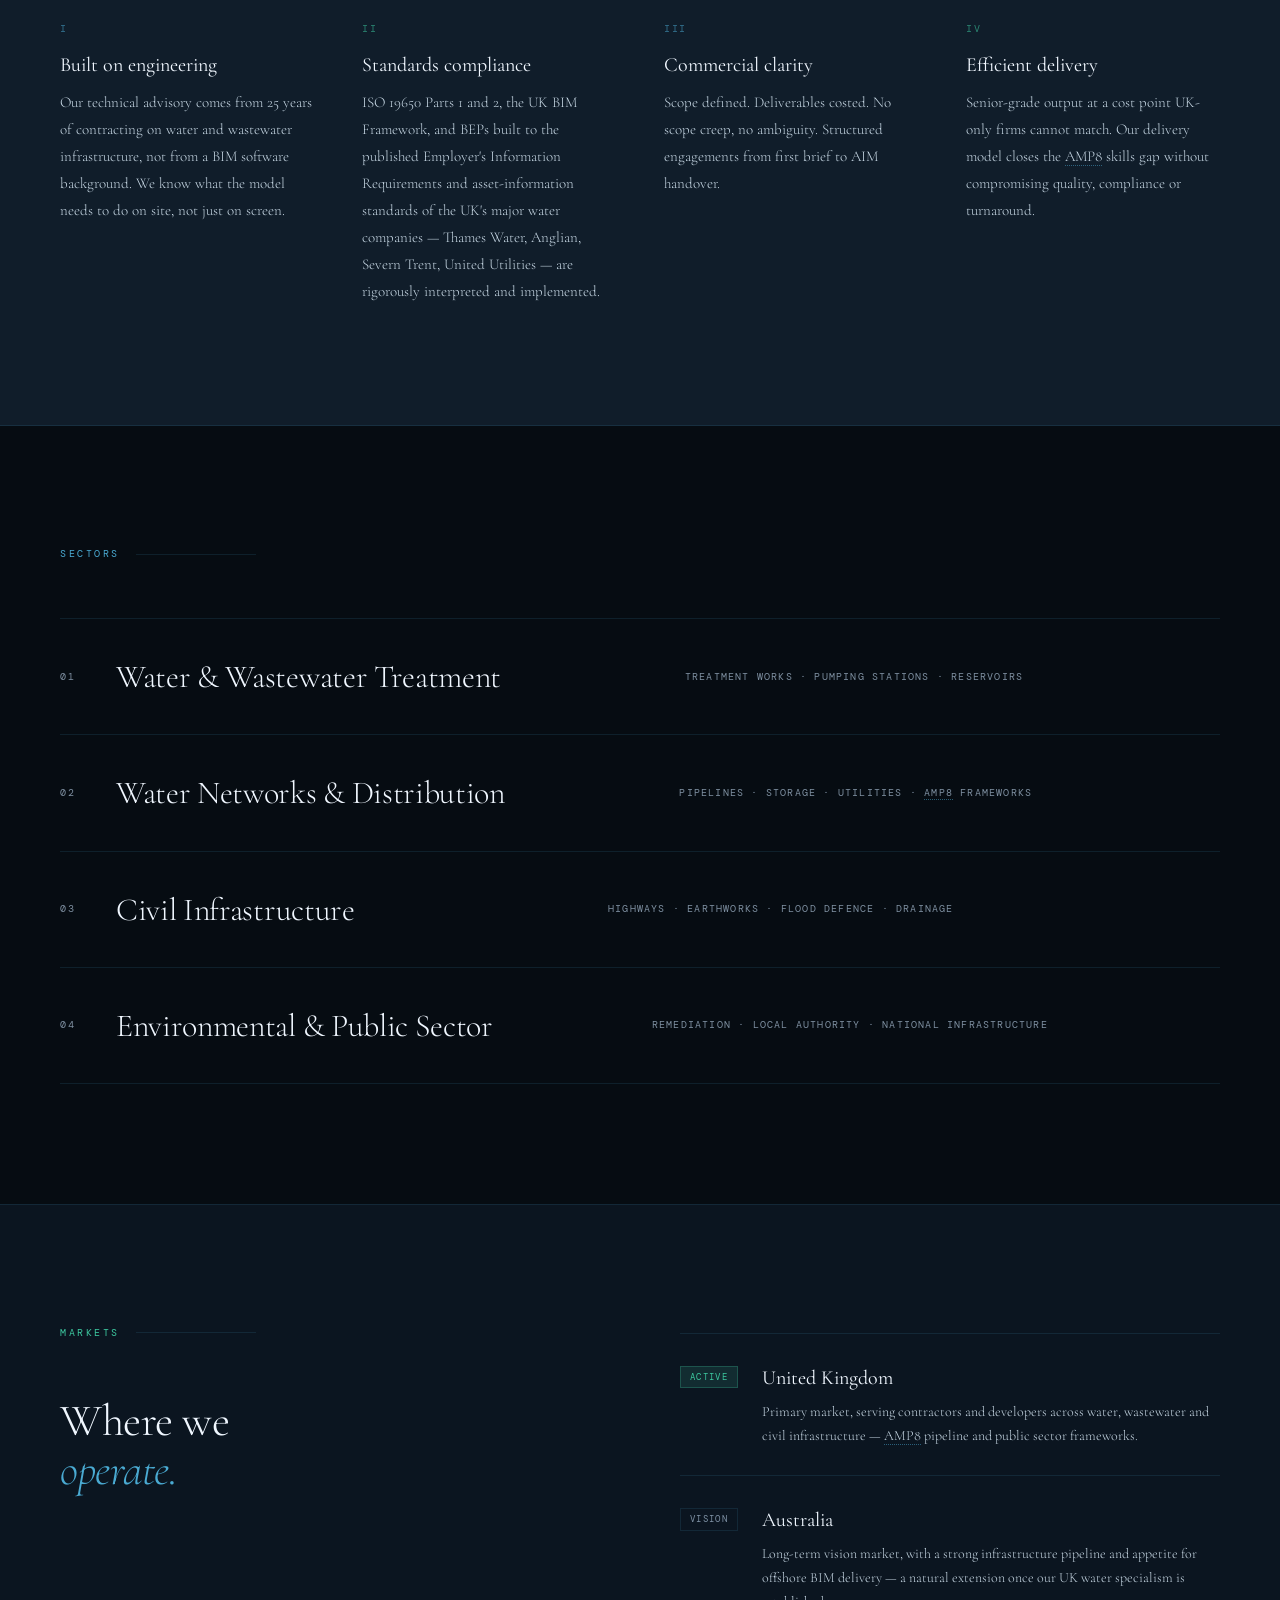
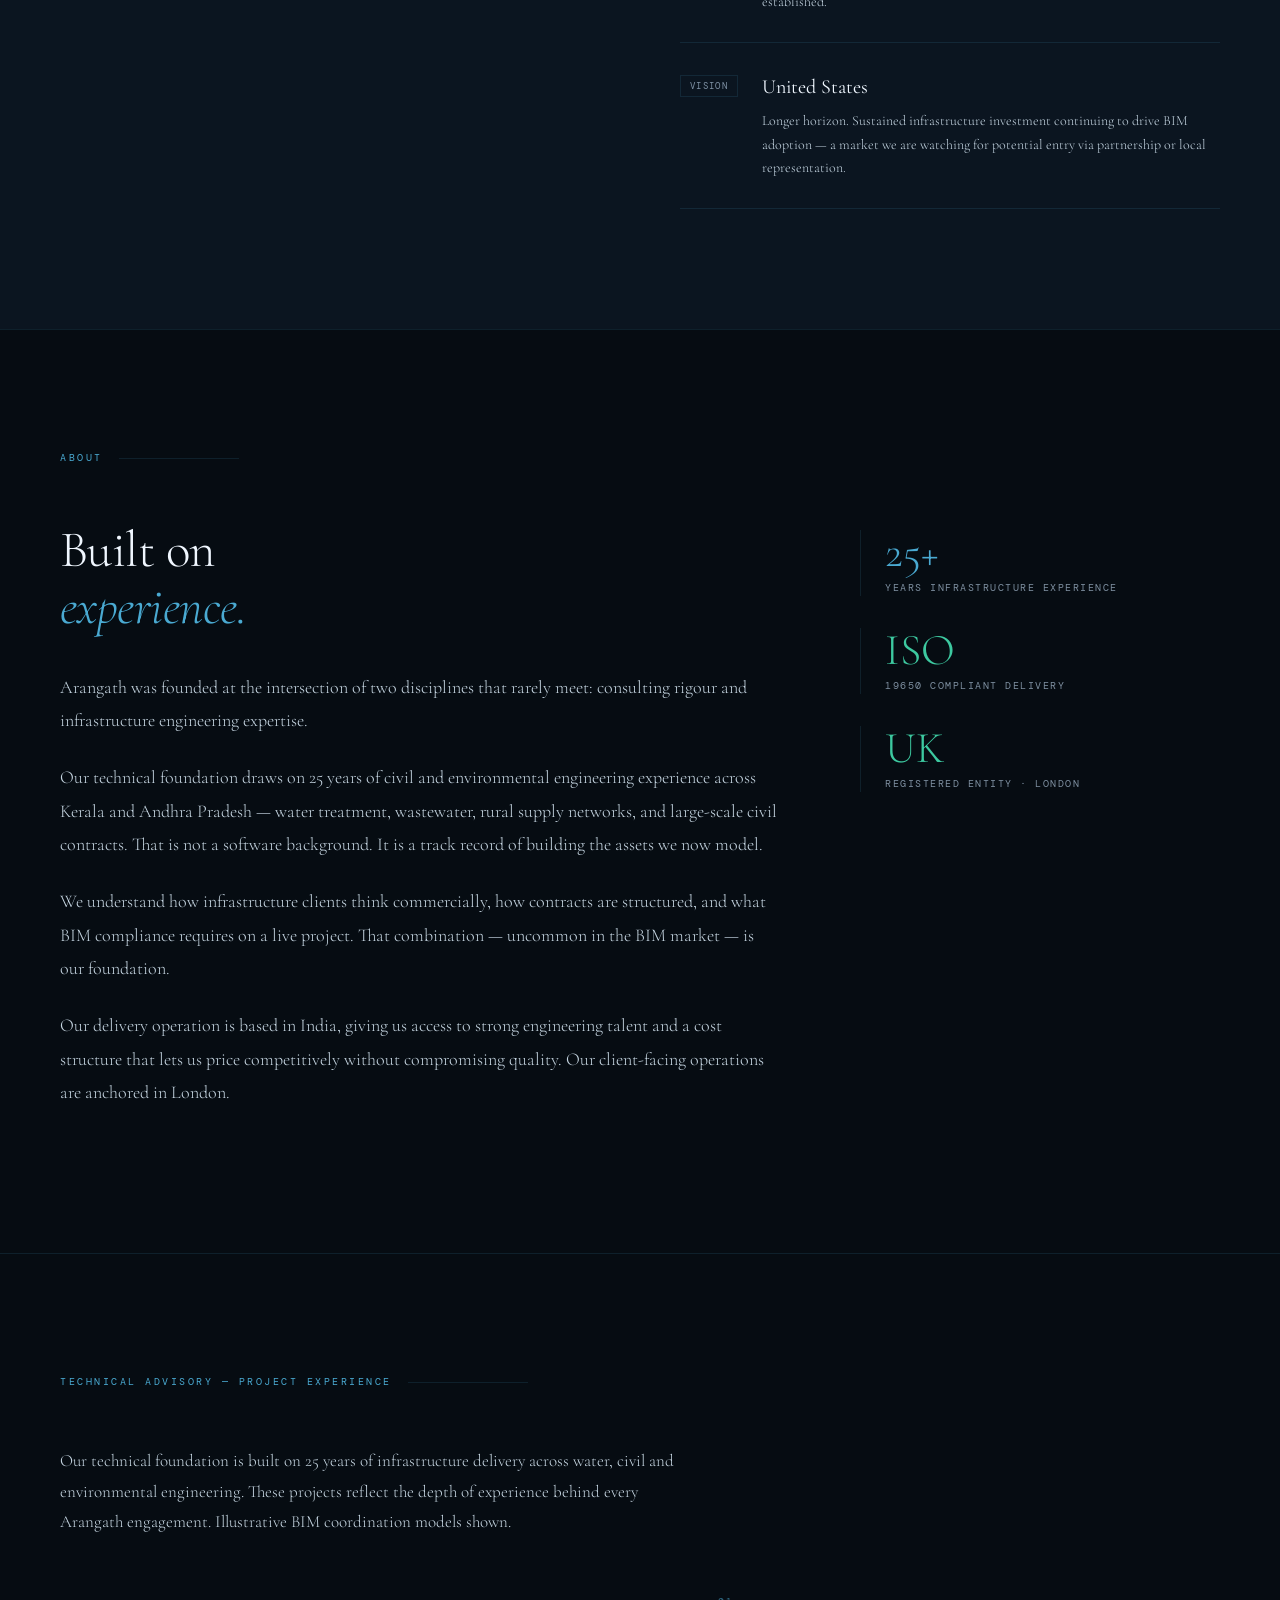
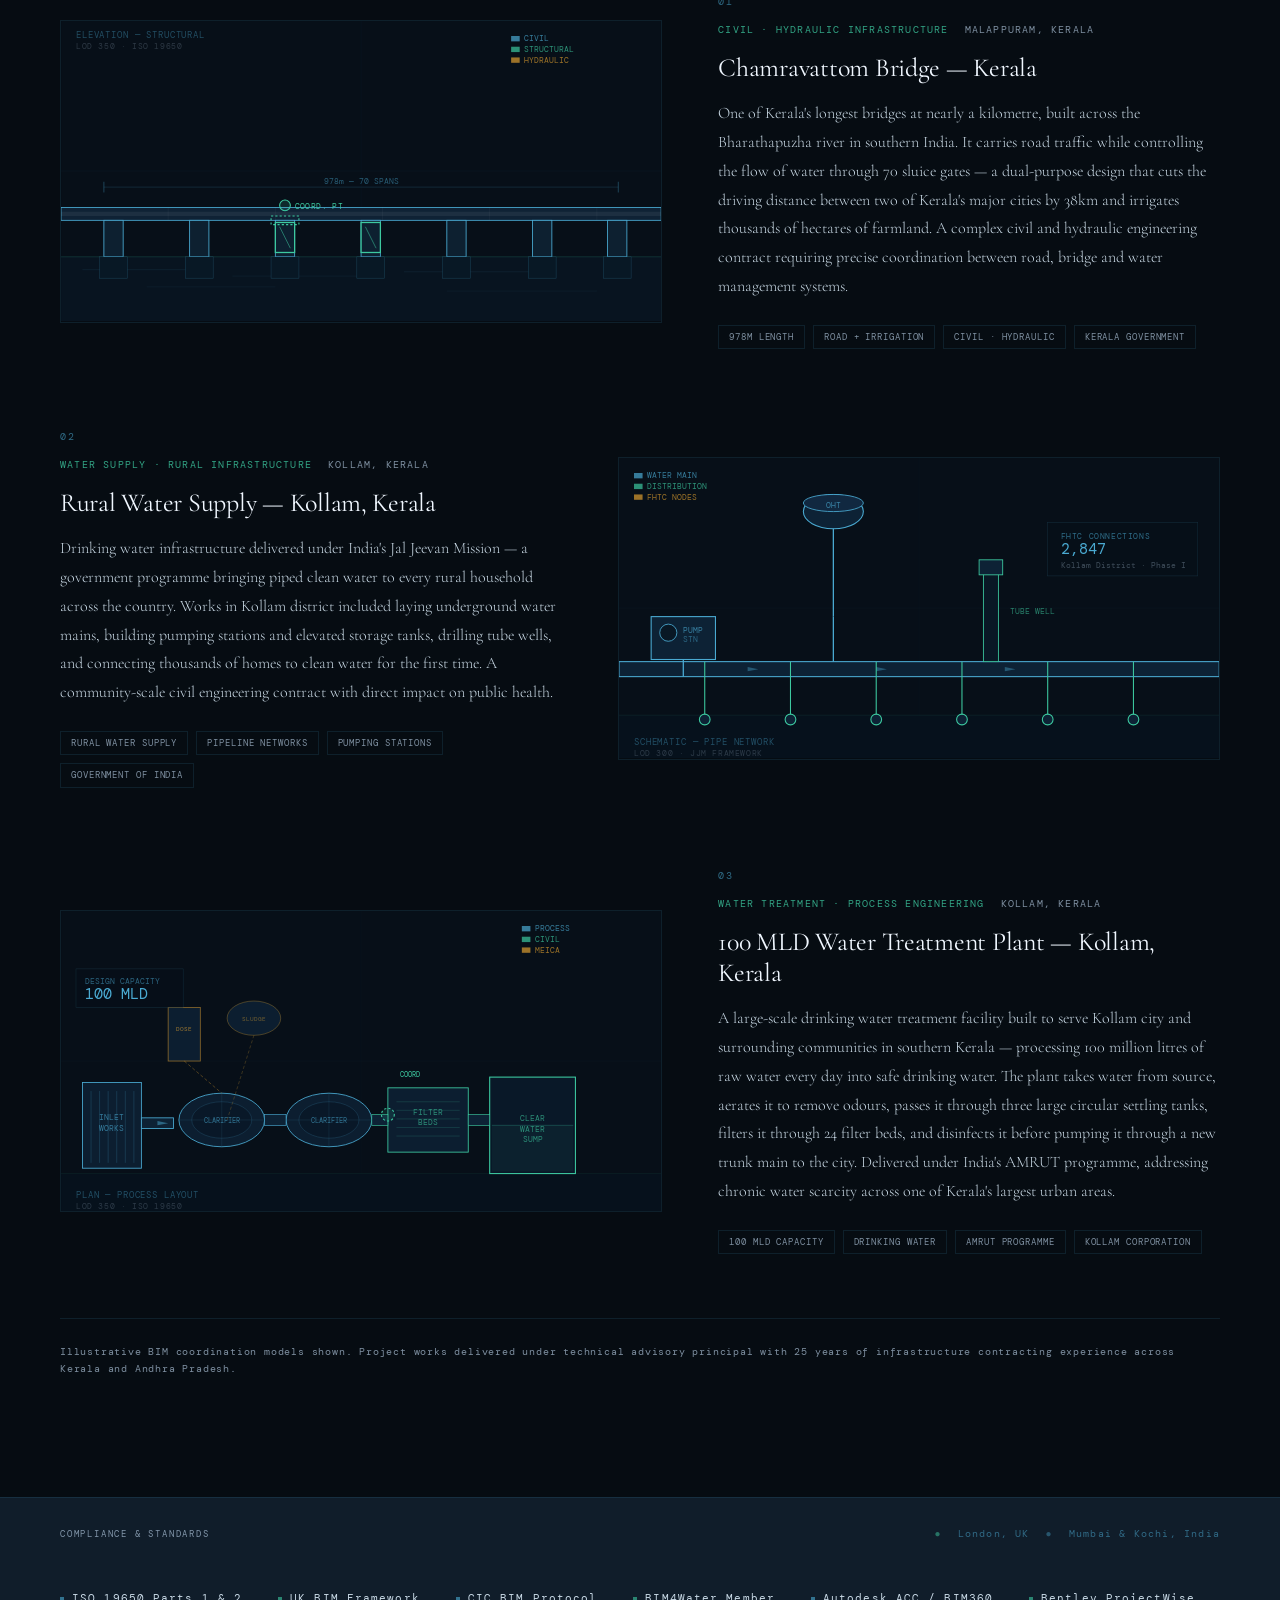
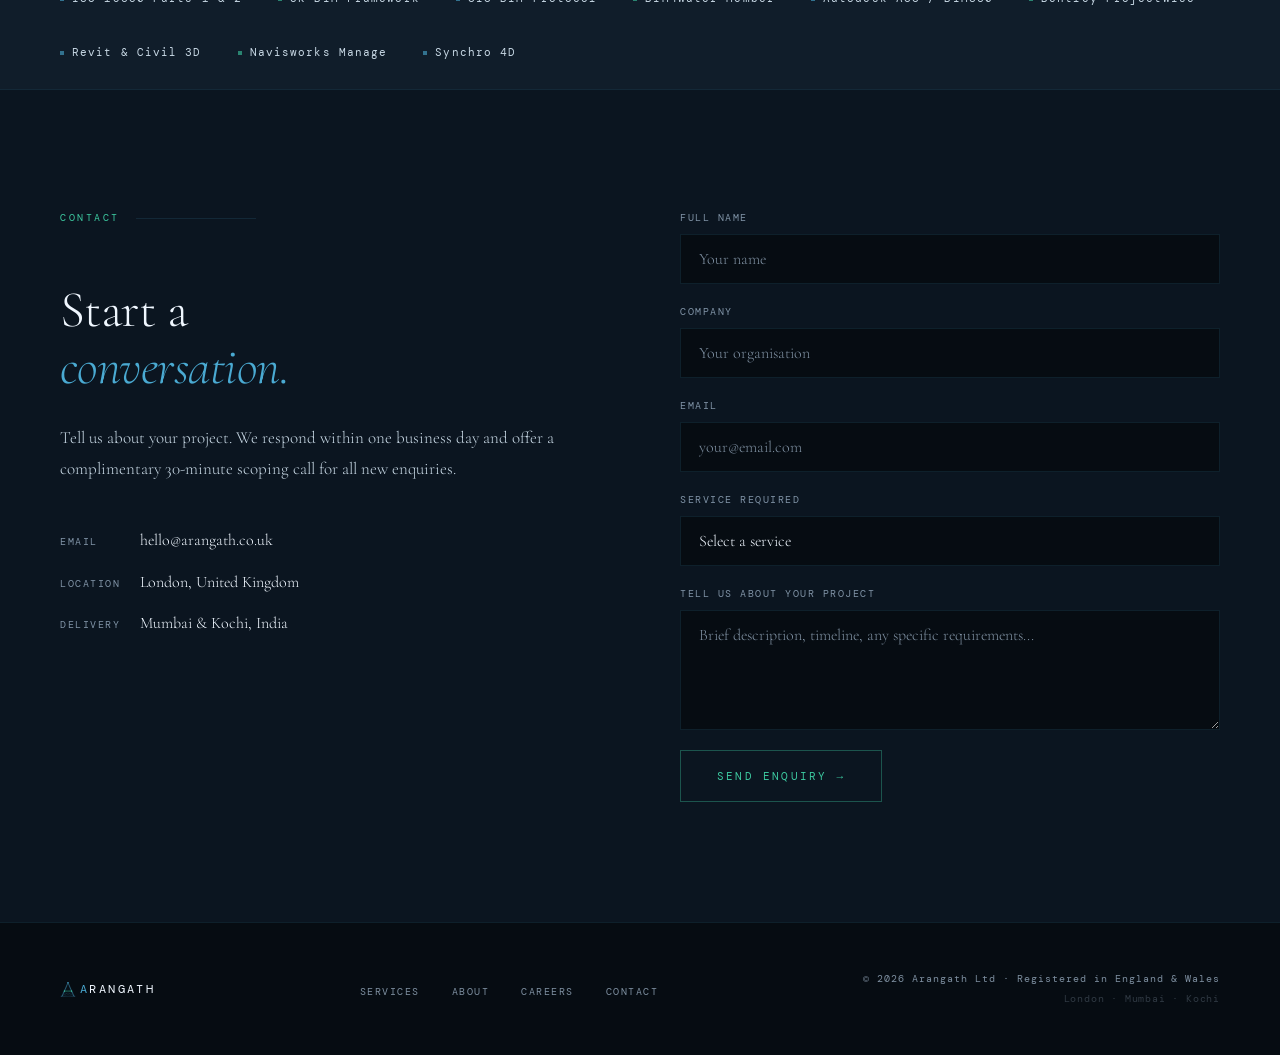
==== commit 312cb521: "Remove leadership section Co-Authored-By: Claude Sonnet 5 <noreply@anthropic.com>" ====
--- a/index.html
+++ b/index.html
@@ -889,77 +889,6 @@
 
   @media (max-width: 480px) {
     .pillars { grid-template-columns: 1fr; }
-  }
-
-  /* LEADERSHIP */
-  .leadership {
-    background: var(--off-black);
-    border-top: 1px solid var(--border);
-  }
-
-  .leadership-inner { max-width: 1200px; margin: 0 auto; }
-
-  .leadership-card {
-    display: grid;
-    grid-template-columns: 200px 1fr;
-    gap: 56px;
-    align-items: start;
-    border-top: 1px solid var(--border);
-    padding-top: 52px;
-  }
-
-  .leadership-mark {
-    width: 120px;
-    height: 120px;
-    border: 1px solid var(--border-hover);
-    display: flex;
-    align-items: center;
-    justify-content: center;
-    font-family: var(--mono);
-    font-size: 30px;
-    letter-spacing: 0.05em;
-    color: var(--gold);
-  }
-
-  .leadership-name {
-    font-family: var(--serif);
-    font-size: clamp(28px, 3vw, 38px);
-    font-weight: 400;
-    letter-spacing: -0.01em;
-    margin-bottom: 8px;
-  }
-
-  .leadership-title {
-    font-family: var(--mono);
-    font-size: 11px;
-    letter-spacing: 0.12em;
-    color: var(--teal);
-    text-transform: uppercase;
-    margin-bottom: 24px;
-  }
-
-  .leadership-bio {
-    font-family: var(--serif);
-    font-size: 17px;
-    font-weight: 300;
-    color: var(--muted);
-    line-height: 1.8;
-    max-width: 680px;
-  }
-
-  .placeholder {
-    color: var(--gold);
-    border: 1px dashed rgba(74,170,210,0.45);
-    padding: 1px 8px;
-    font-family: var(--mono);
-    font-size: 0.75em;
-    letter-spacing: 0.04em;
-    white-space: nowrap;
-  }
-
-  @media (max-width: 768px) {
-    .leadership-card { grid-template-columns: 1fr; gap: 28px; }
-    .leadership-mark { width: 88px; height: 88px; font-size: 22px; }
   }
 
   /* PROJECTS */
@@ -1488,25 +1417,6 @@
   </div>
 </section>
 
-
-<!-- LEADERSHIP -->
-<section class="leadership" id="leadership">
-  <div class="leadership-inner">
-    <div class="section-label teal">Leadership</div>
-    <div class="leadership-card">
-      <div class="leadership-mark">V</div>
-      <div>
-        <h3 class="leadership-name">Vish <span class="placeholder">[SURNAME]</span></h3>
-        <div class="leadership-title">Founder &amp; Technical Director · <span class="placeholder">[CREDENTIALS — E.G. CENG / MICE]</span></div>
-        <p class="leadership-bio">
-          25+ years delivering civil, water and environmental infrastructure, including the projects behind the case studies above. An engineer who has designed and delivered the physical asset, now bringing that depth to ISO 19650 information management and digital delivery.
-        </p>
-      </div>
-    </div>
-  </div>
-</section>
-
-
 <!-- PROJECTS -->
 <section class="projects" id="projects">
   <div class="projects-inner">
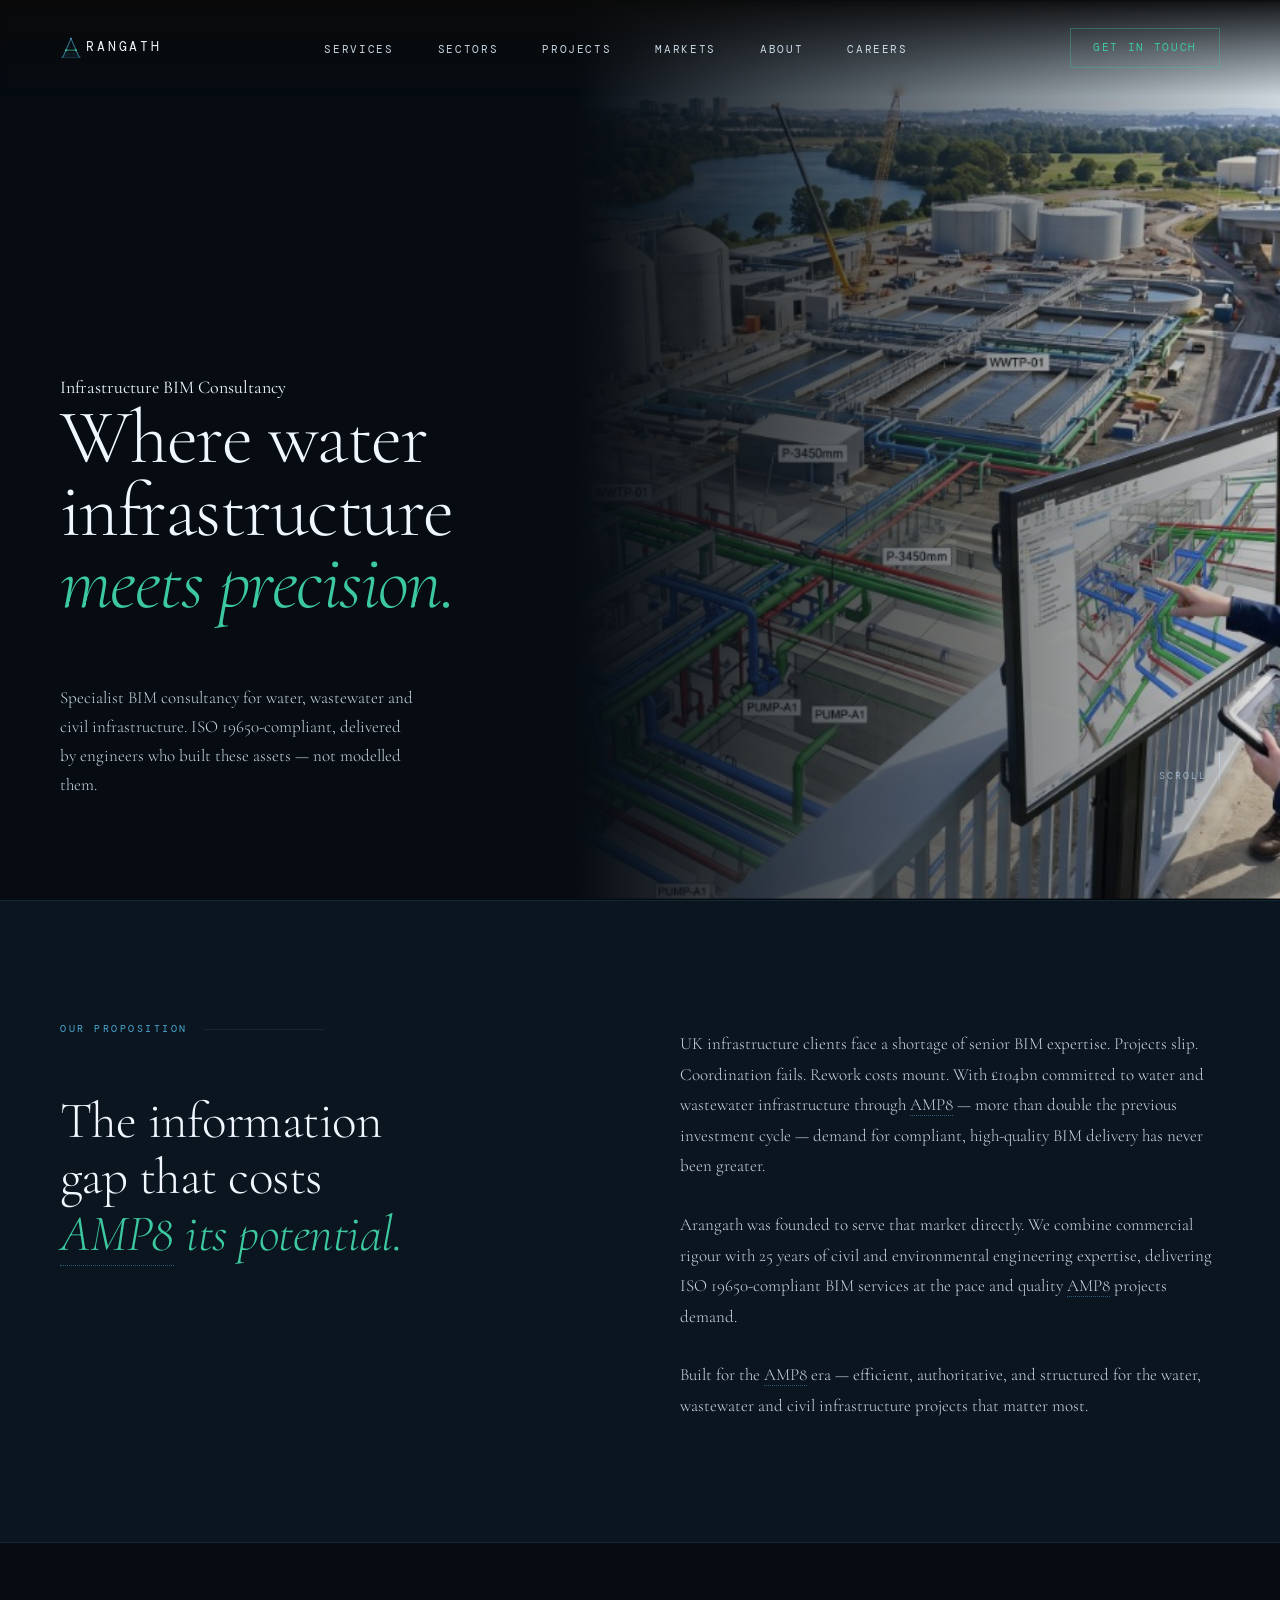
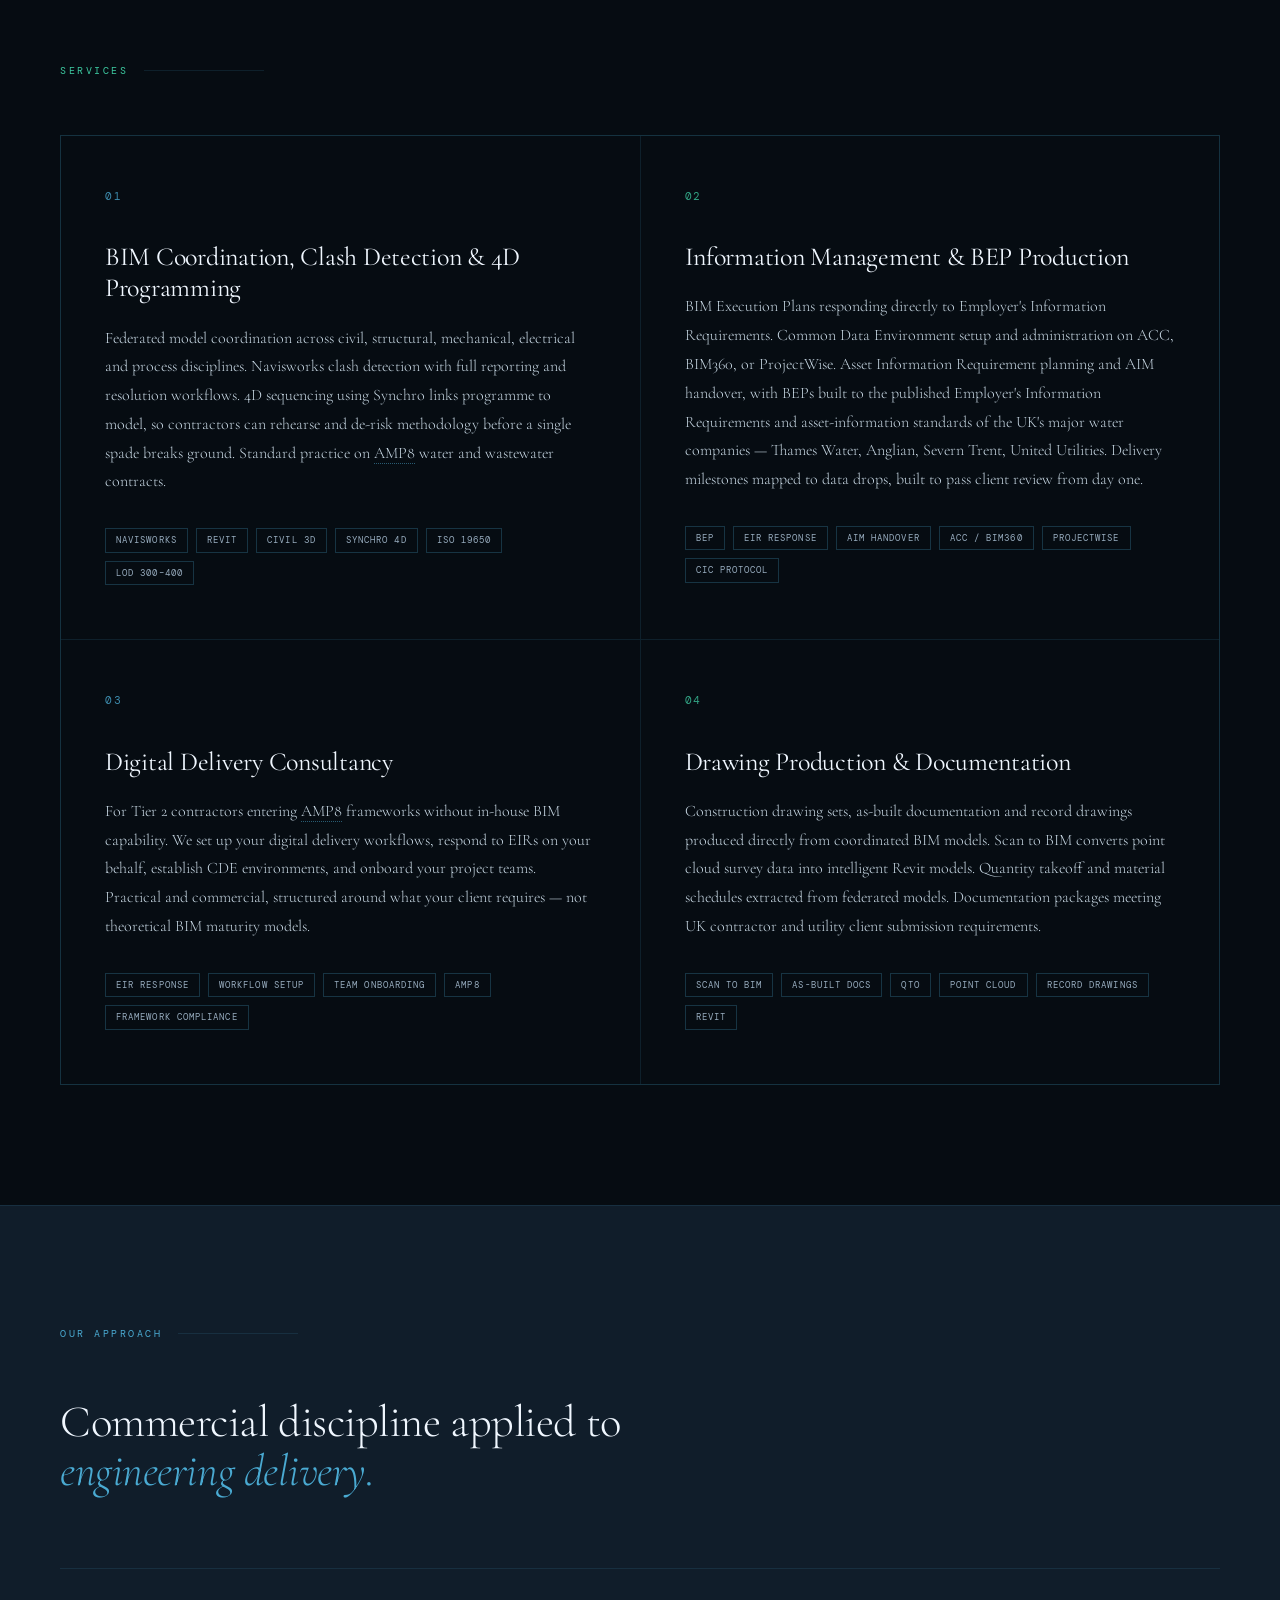
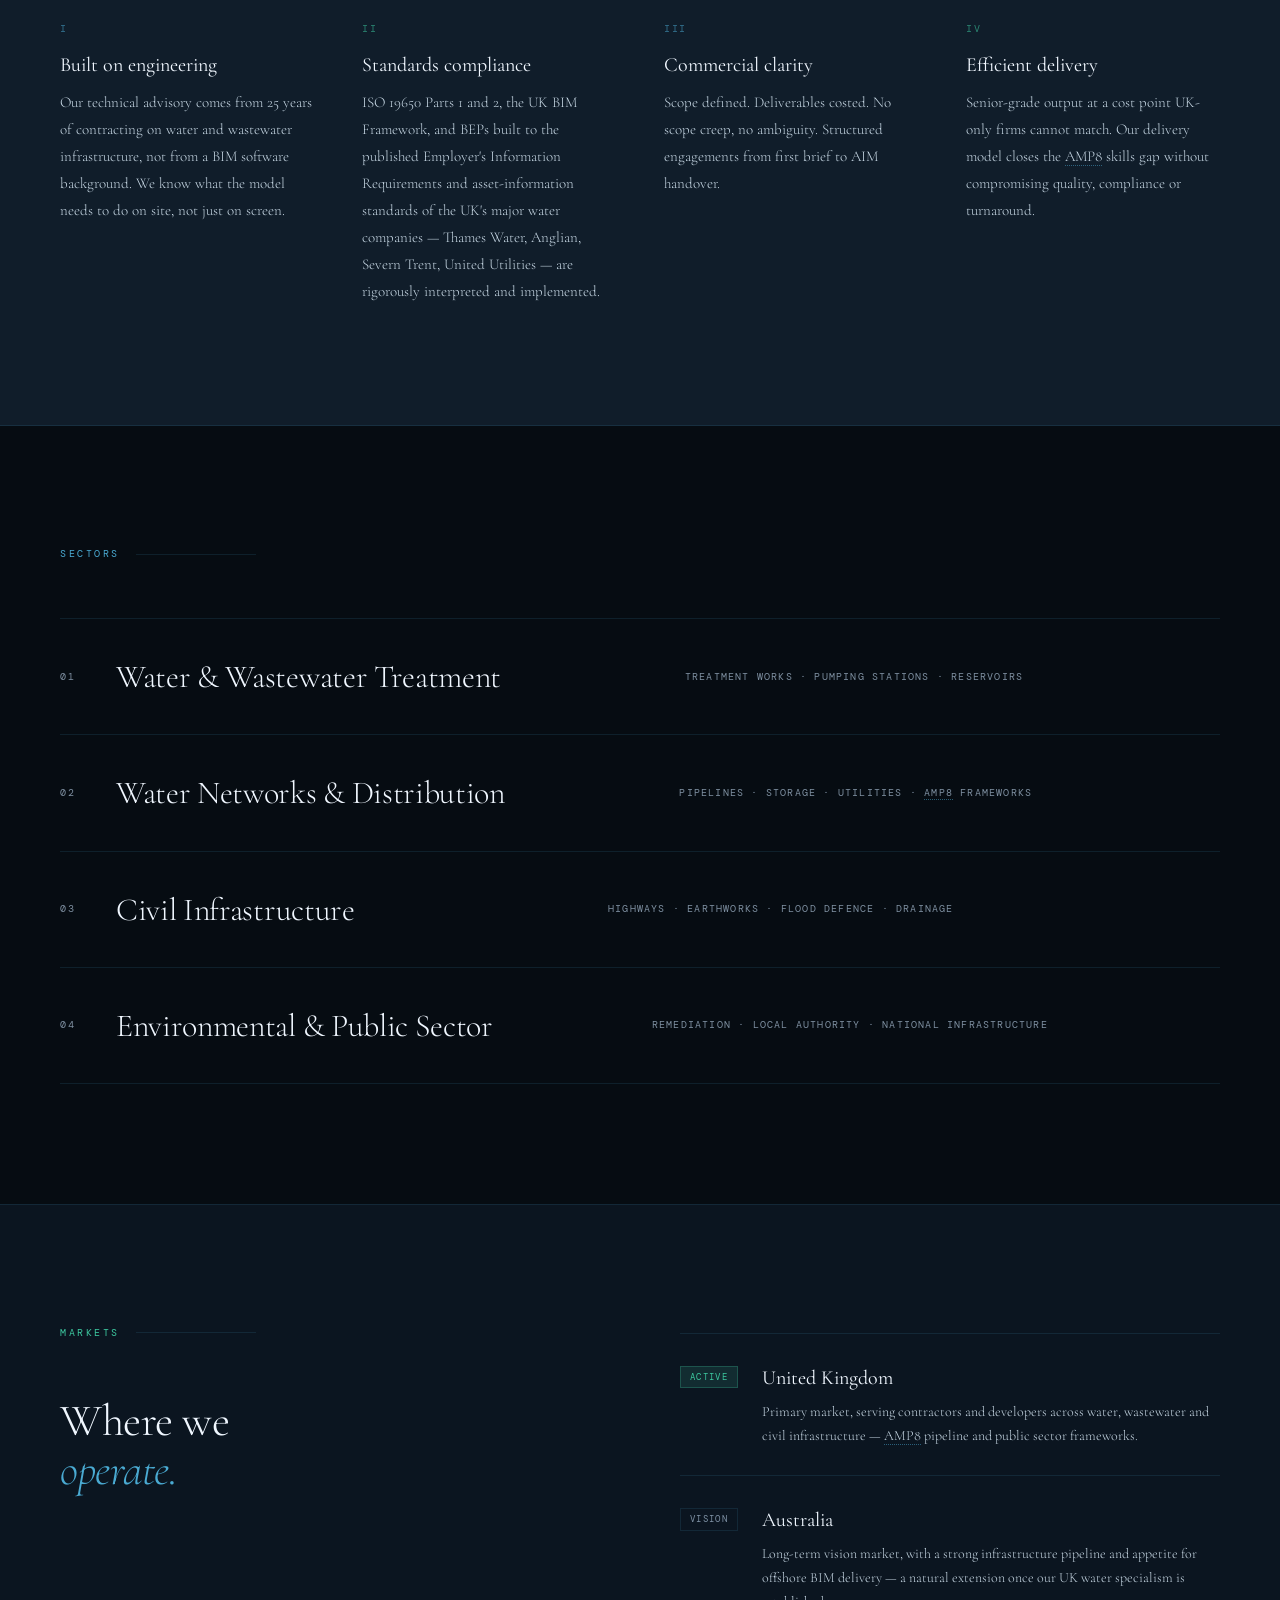
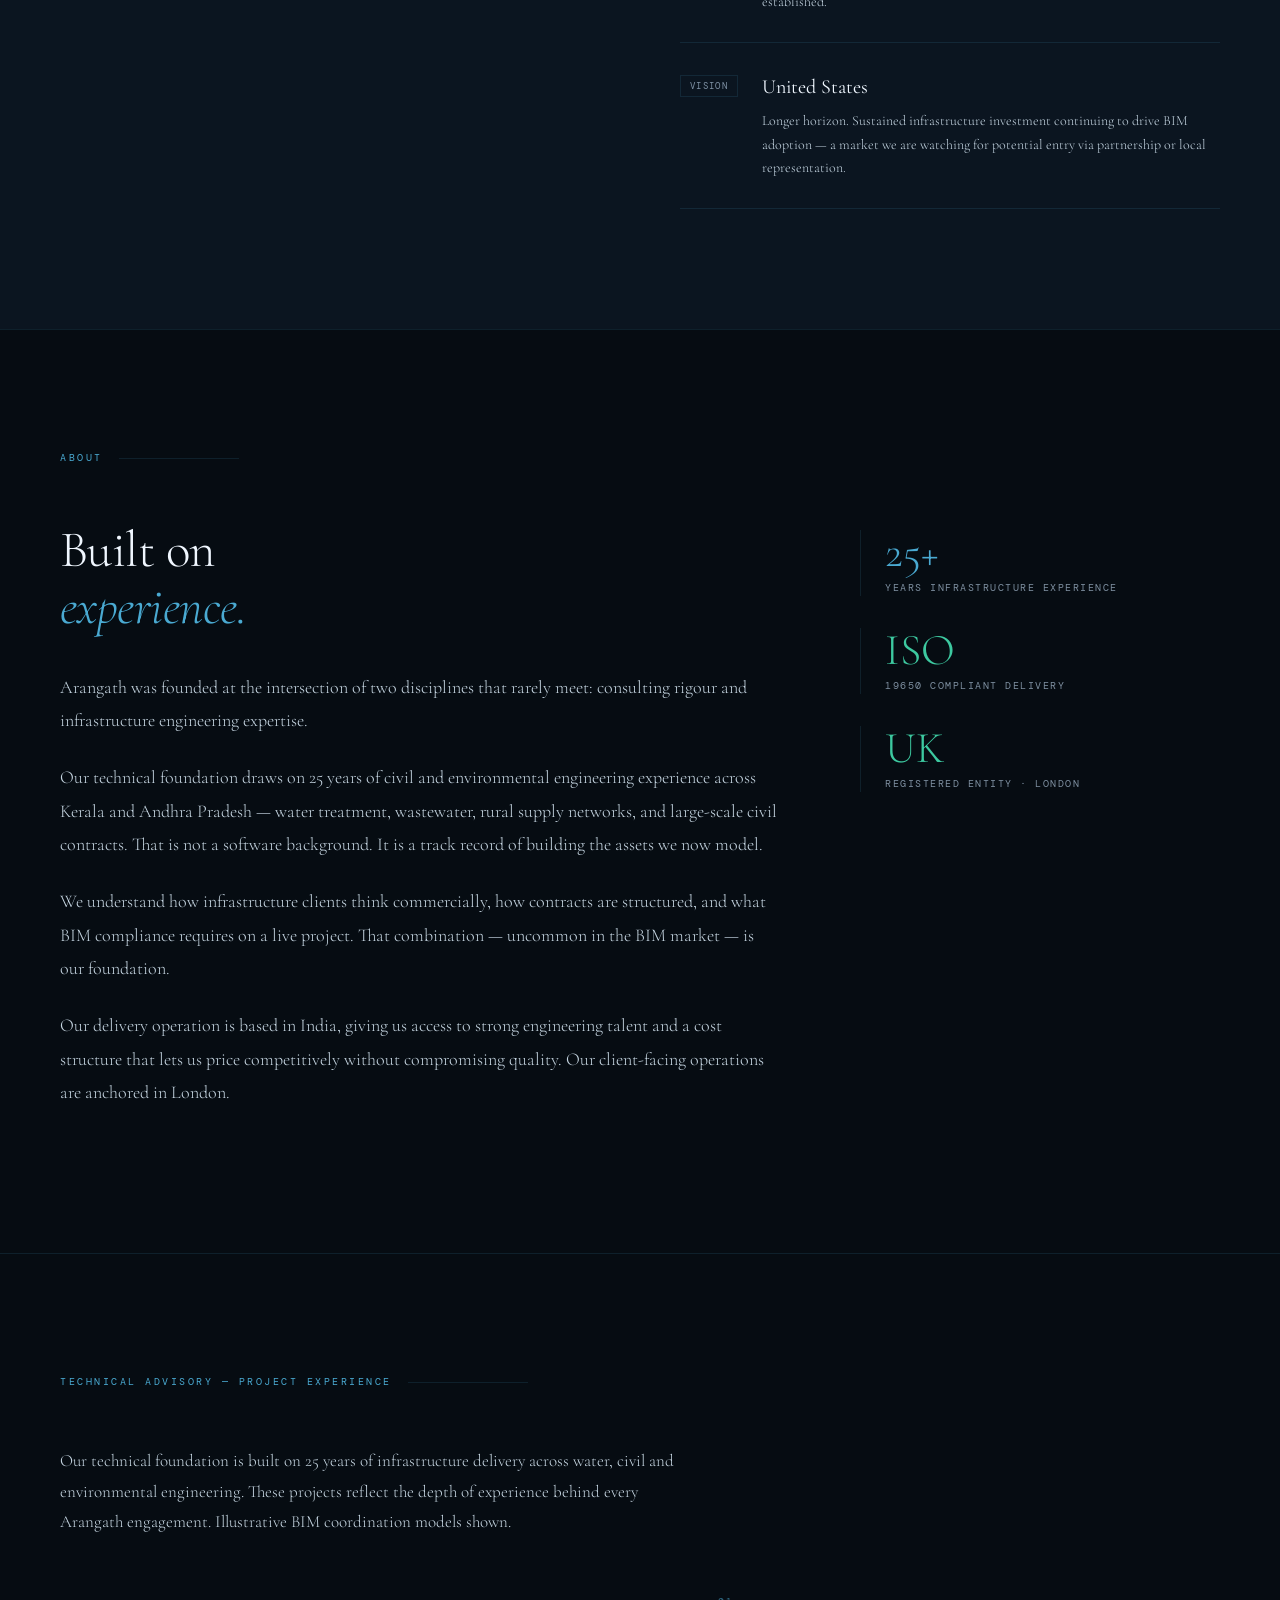
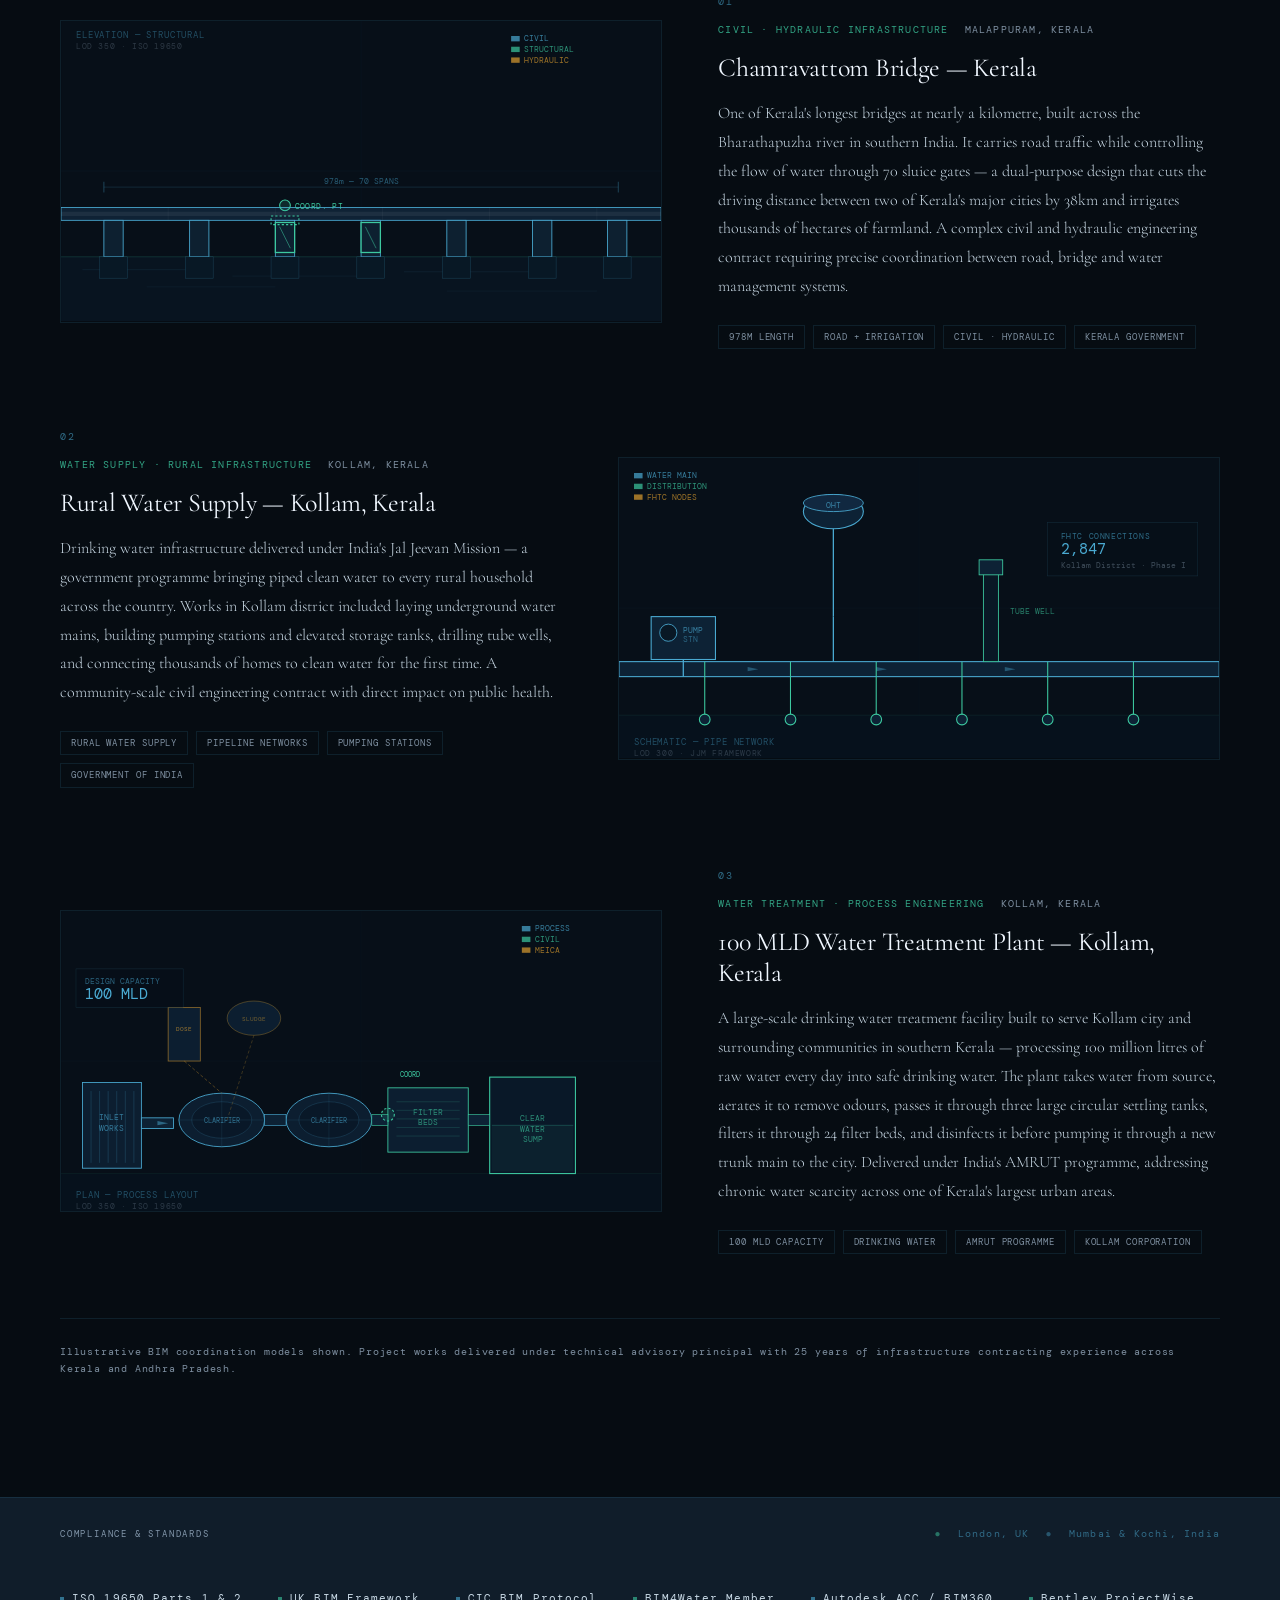
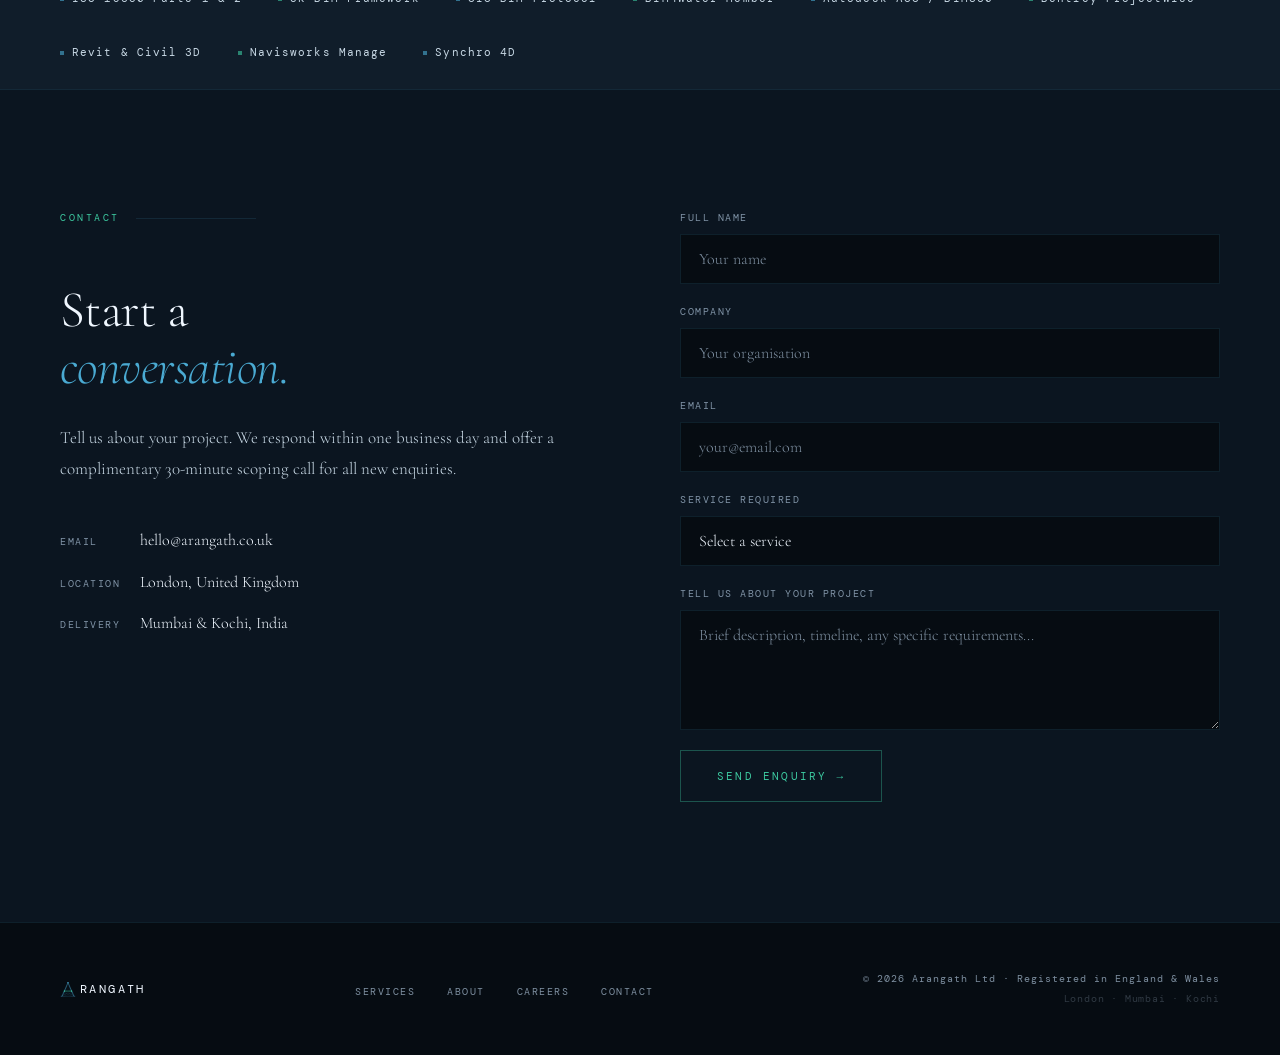
==== commit 89266c60: "Remove redundant accented A from logo lockup The icon mark is already a stylized A, so the leading g" ====
--- a/index.html
+++ b/index.html
@@ -67,10 +67,6 @@
     letter-spacing: 0.22em;
   }
 
-  .nav-logo-a {
-    color: var(--gold);
-  }
-
   .nav-links {
     display: flex;
     gap: 44px;
@@ -794,7 +790,6 @@
     align-items: center;
   }
 
-  .footer-logo-a { color: var(--gold); }
 
   .footer-note {
     font-family: var(--mono);
@@ -1138,7 +1133,7 @@
       <circle cx="44" cy="96" r="7" fill="#3DC9A0"/>
       <circle cx="116" cy="96" r="7" fill="#3DC9A0"/>
       <circle cx="80" cy="12" r="6" fill="#4AAAD2"/>
-    </svg><span class="nav-logo-text"><span class="nav-logo-a">A</span>RANGATH</span>
+    </svg><span class="nav-logo-text">RANGATH</span>
   </a>
   <ul class="nav-links">
     <li><a href="#services">Services</a></li>
@@ -1854,7 +1849,7 @@
       <circle cx="44" cy="96" r="7" fill="#3DC9A0"/>
       <circle cx="116" cy="96" r="7" fill="#3DC9A0"/>
       <circle cx="80" cy="12" r="6" fill="#4AAAD2"/>
-    </svg><span style="letter-spacing:0.2em;"><span class="footer-logo-a">A</span>RANGATH</span>
+    </svg><span style="letter-spacing:0.2em;">RANGATH</span>
   </div>
   <ul class="footer-links">
     <li><a href="#services">Services</a></li>
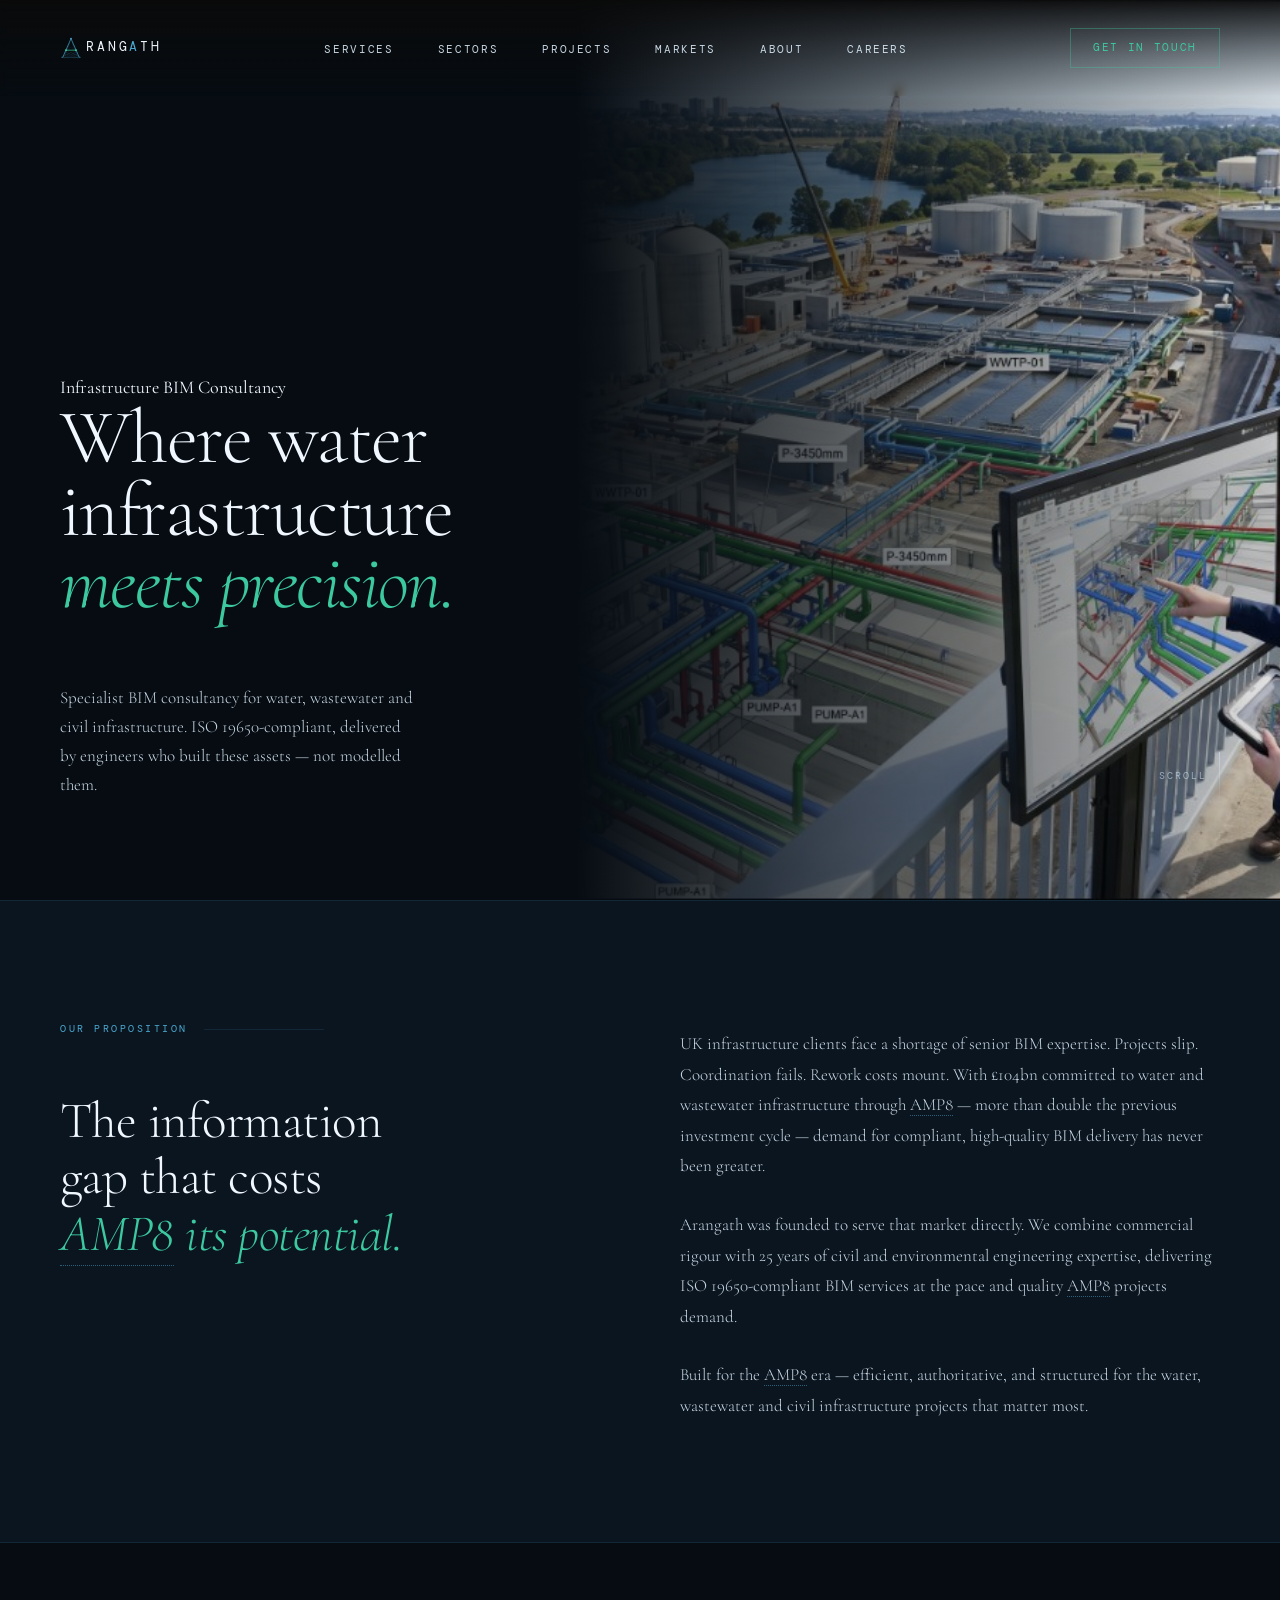
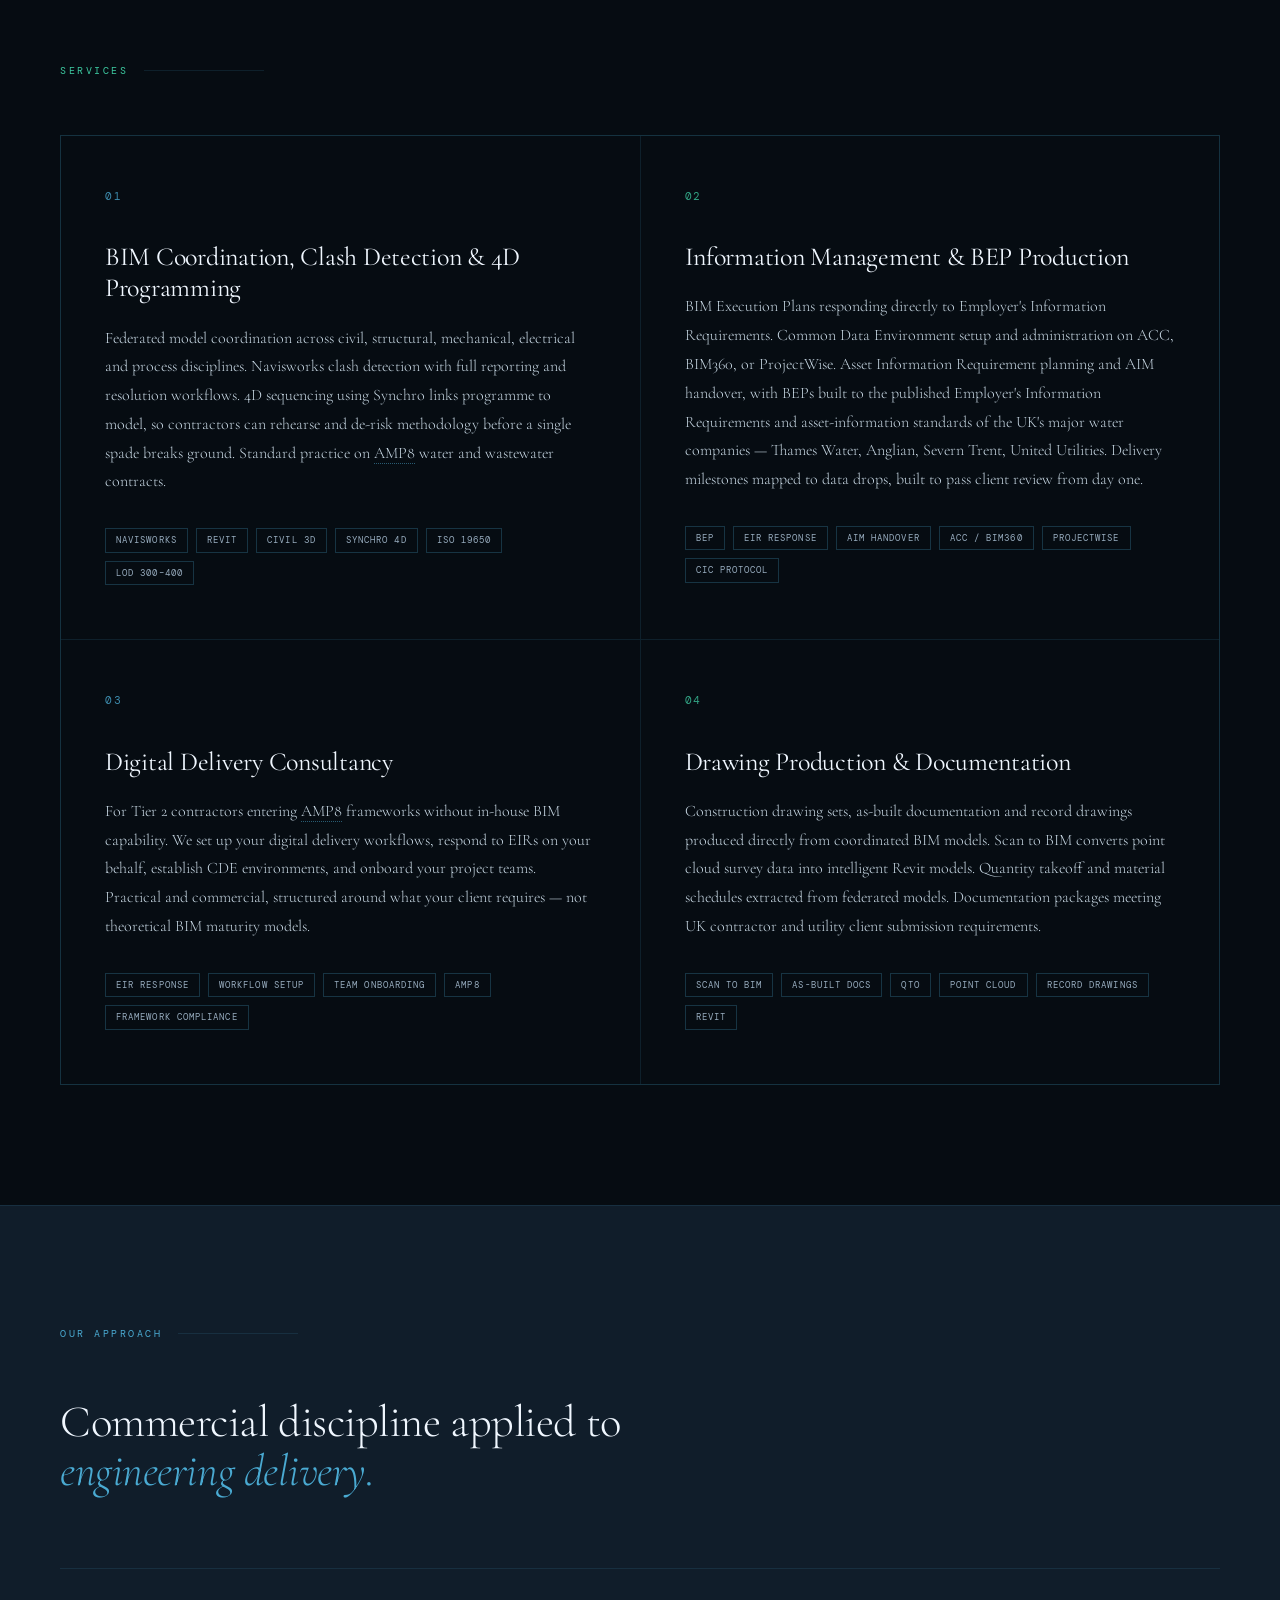
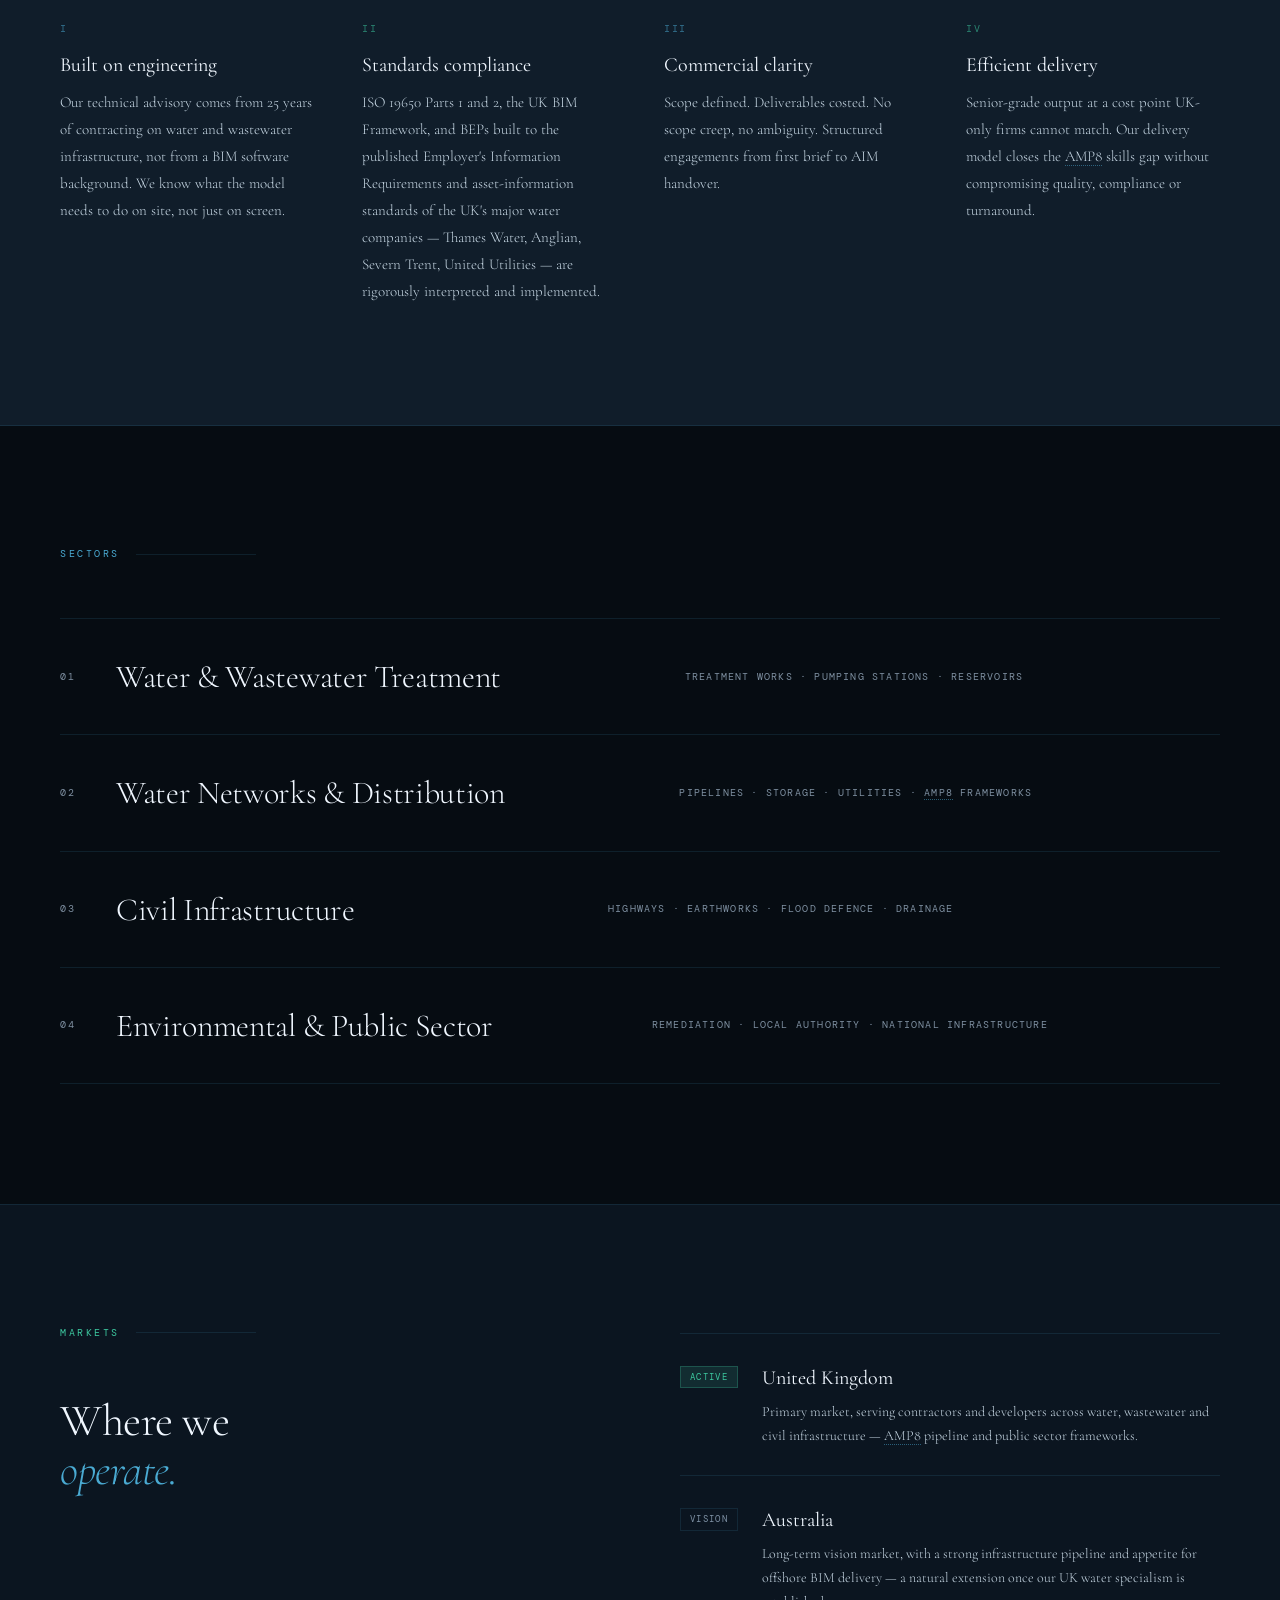
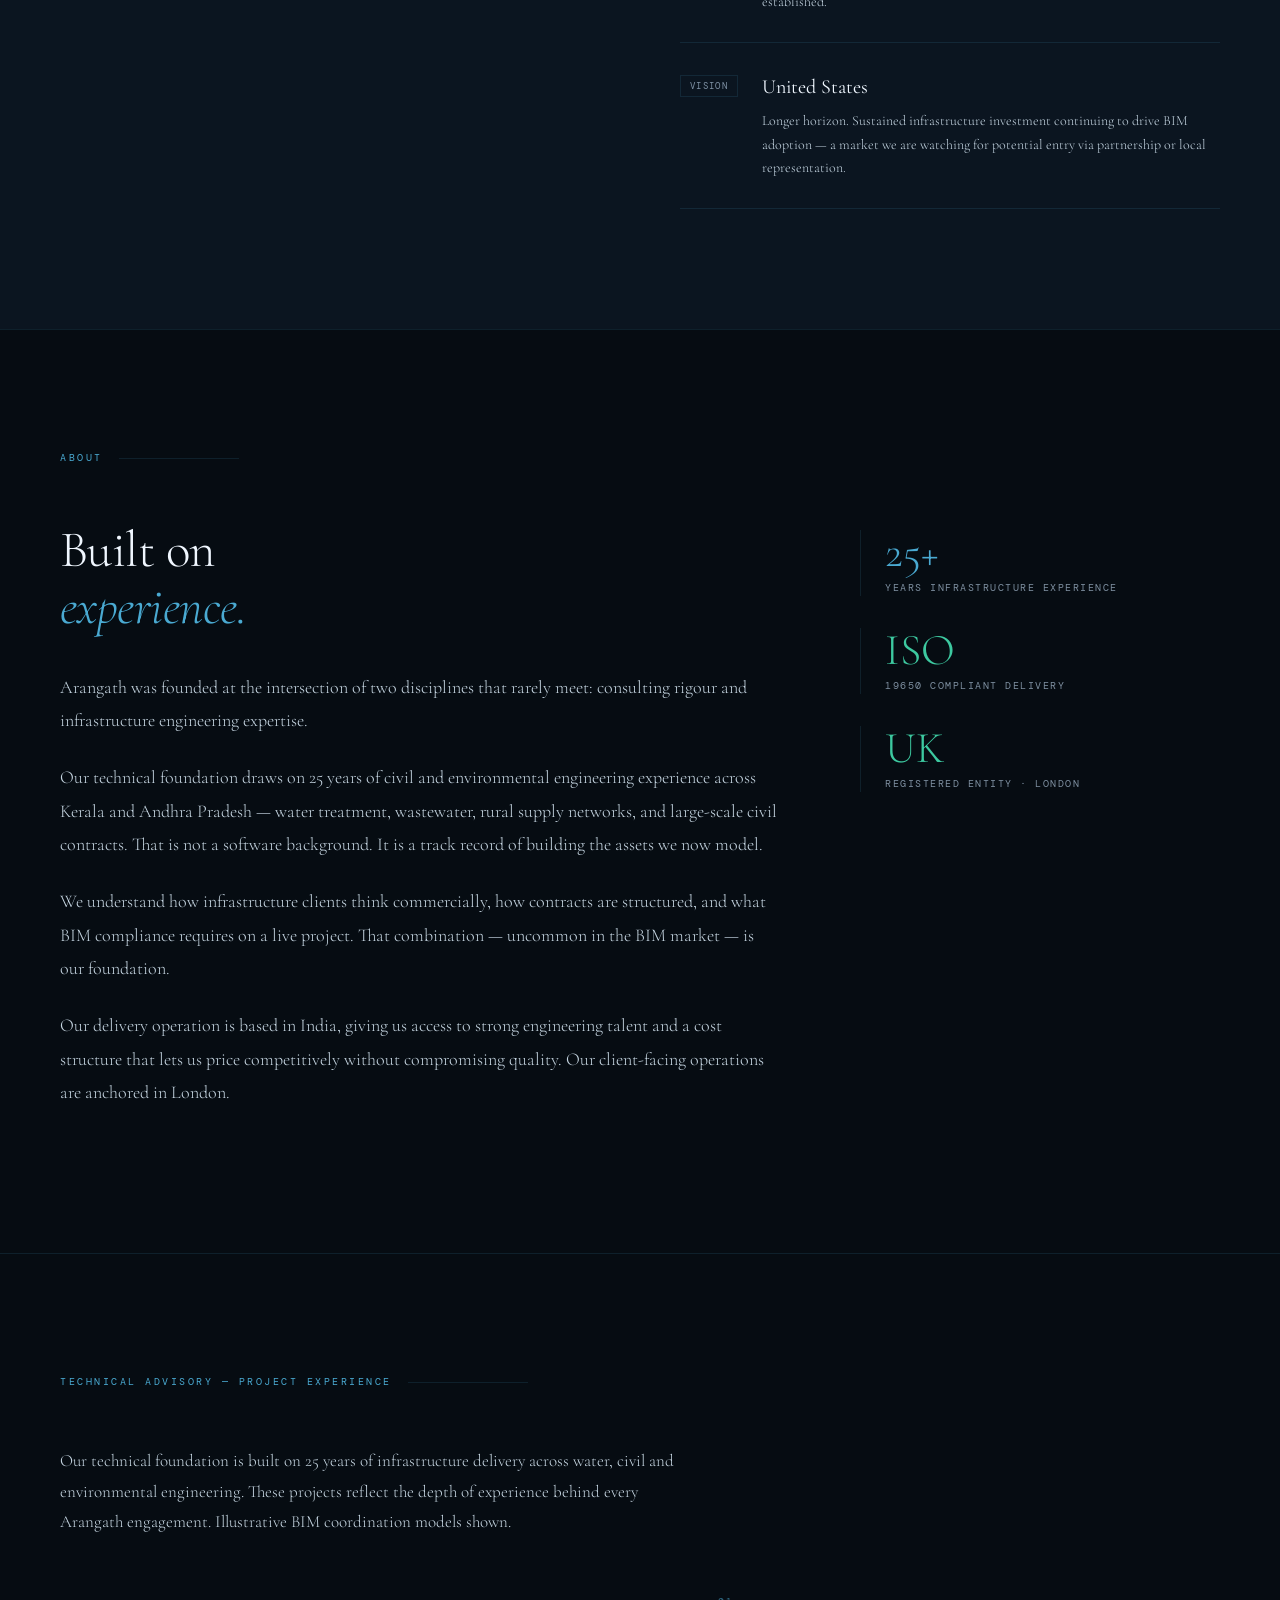
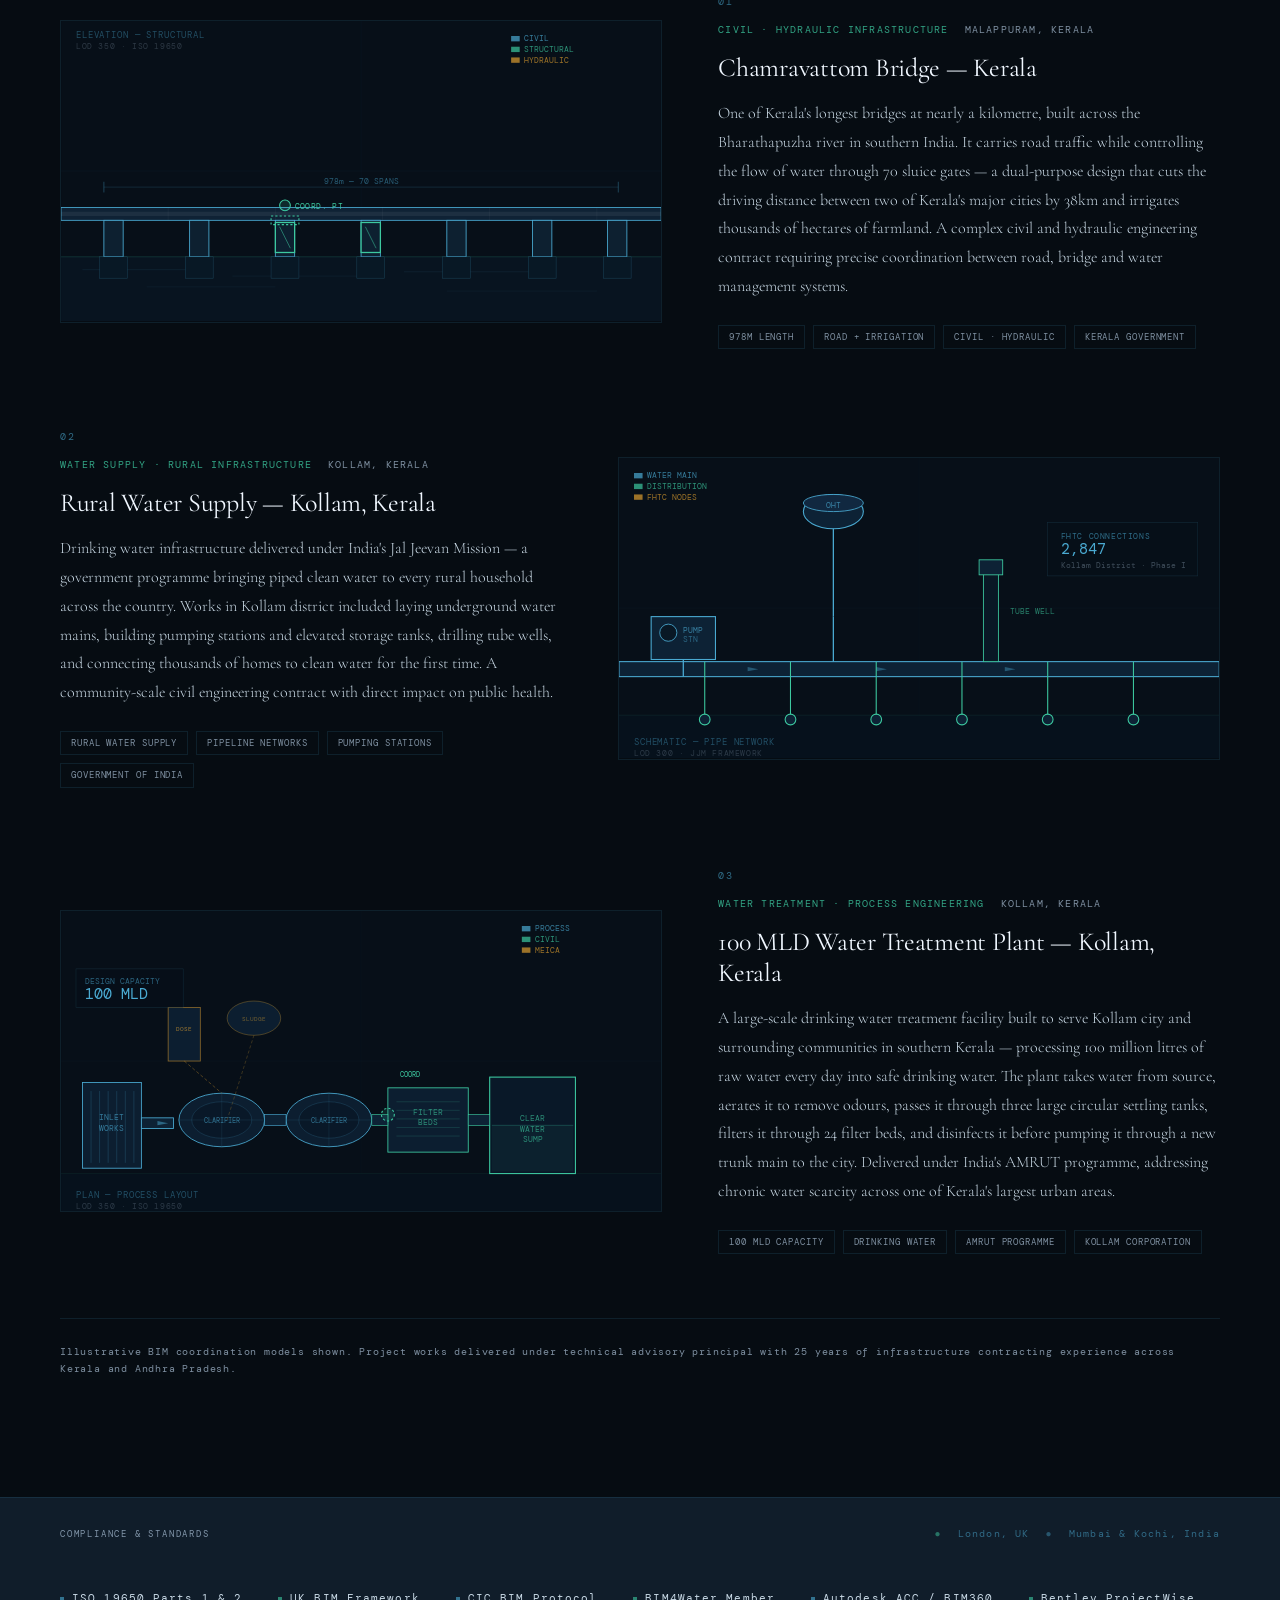
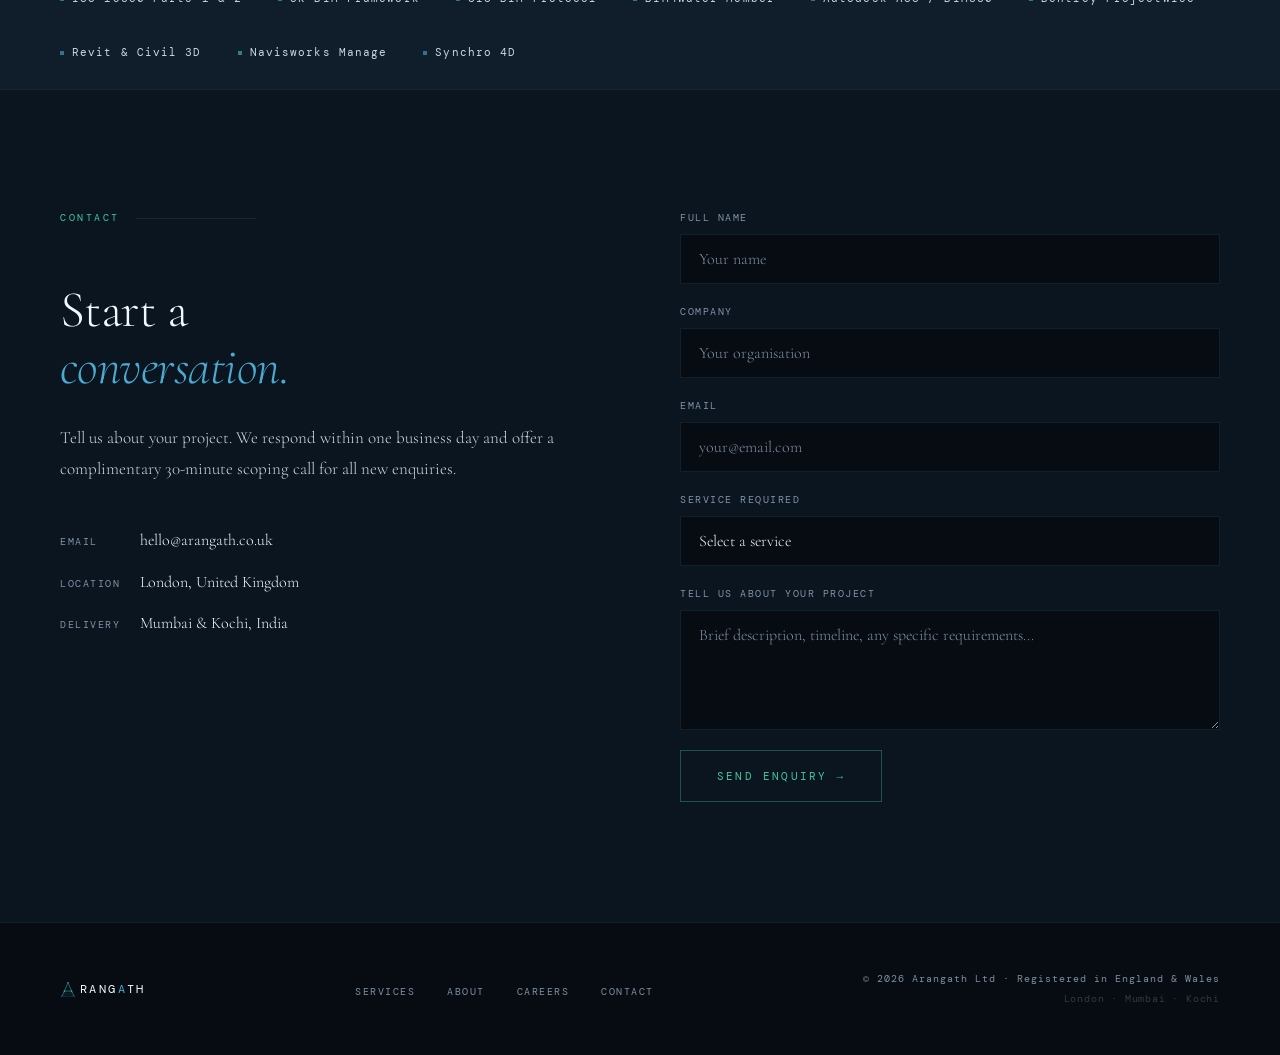
==== commit efb13ea5: "Restore blue accent on the A in RANGATH logo text Matches the original design: icon mark plus RANGAT" ====
--- a/index.html
+++ b/index.html
@@ -67,6 +67,10 @@
     letter-spacing: 0.22em;
   }
 
+  .nav-logo-a {
+    color: var(--gold);
+  }
+
   .nav-links {
     display: flex;
     gap: 44px;
@@ -790,6 +794,7 @@
     align-items: center;
   }
 
+  .footer-logo-a { color: var(--gold); }
 
   .footer-note {
     font-family: var(--mono);
@@ -1133,7 +1138,7 @@
       <circle cx="44" cy="96" r="7" fill="#3DC9A0"/>
       <circle cx="116" cy="96" r="7" fill="#3DC9A0"/>
       <circle cx="80" cy="12" r="6" fill="#4AAAD2"/>
-    </svg><span class="nav-logo-text">RANGATH</span>
+    </svg><span class="nav-logo-text">RANG<span class="nav-logo-a">A</span>TH</span>
   </a>
   <ul class="nav-links">
     <li><a href="#services">Services</a></li>
@@ -1849,7 +1854,7 @@
       <circle cx="44" cy="96" r="7" fill="#3DC9A0"/>
       <circle cx="116" cy="96" r="7" fill="#3DC9A0"/>
       <circle cx="80" cy="12" r="6" fill="#4AAAD2"/>
-    </svg><span style="letter-spacing:0.2em;">RANGATH</span>
+    </svg><span style="letter-spacing:0.2em;">RANG<span class="footer-logo-a">A</span>TH</span>
   </div>
   <ul class="footer-links">
     <li><a href="#services">Services</a></li>
